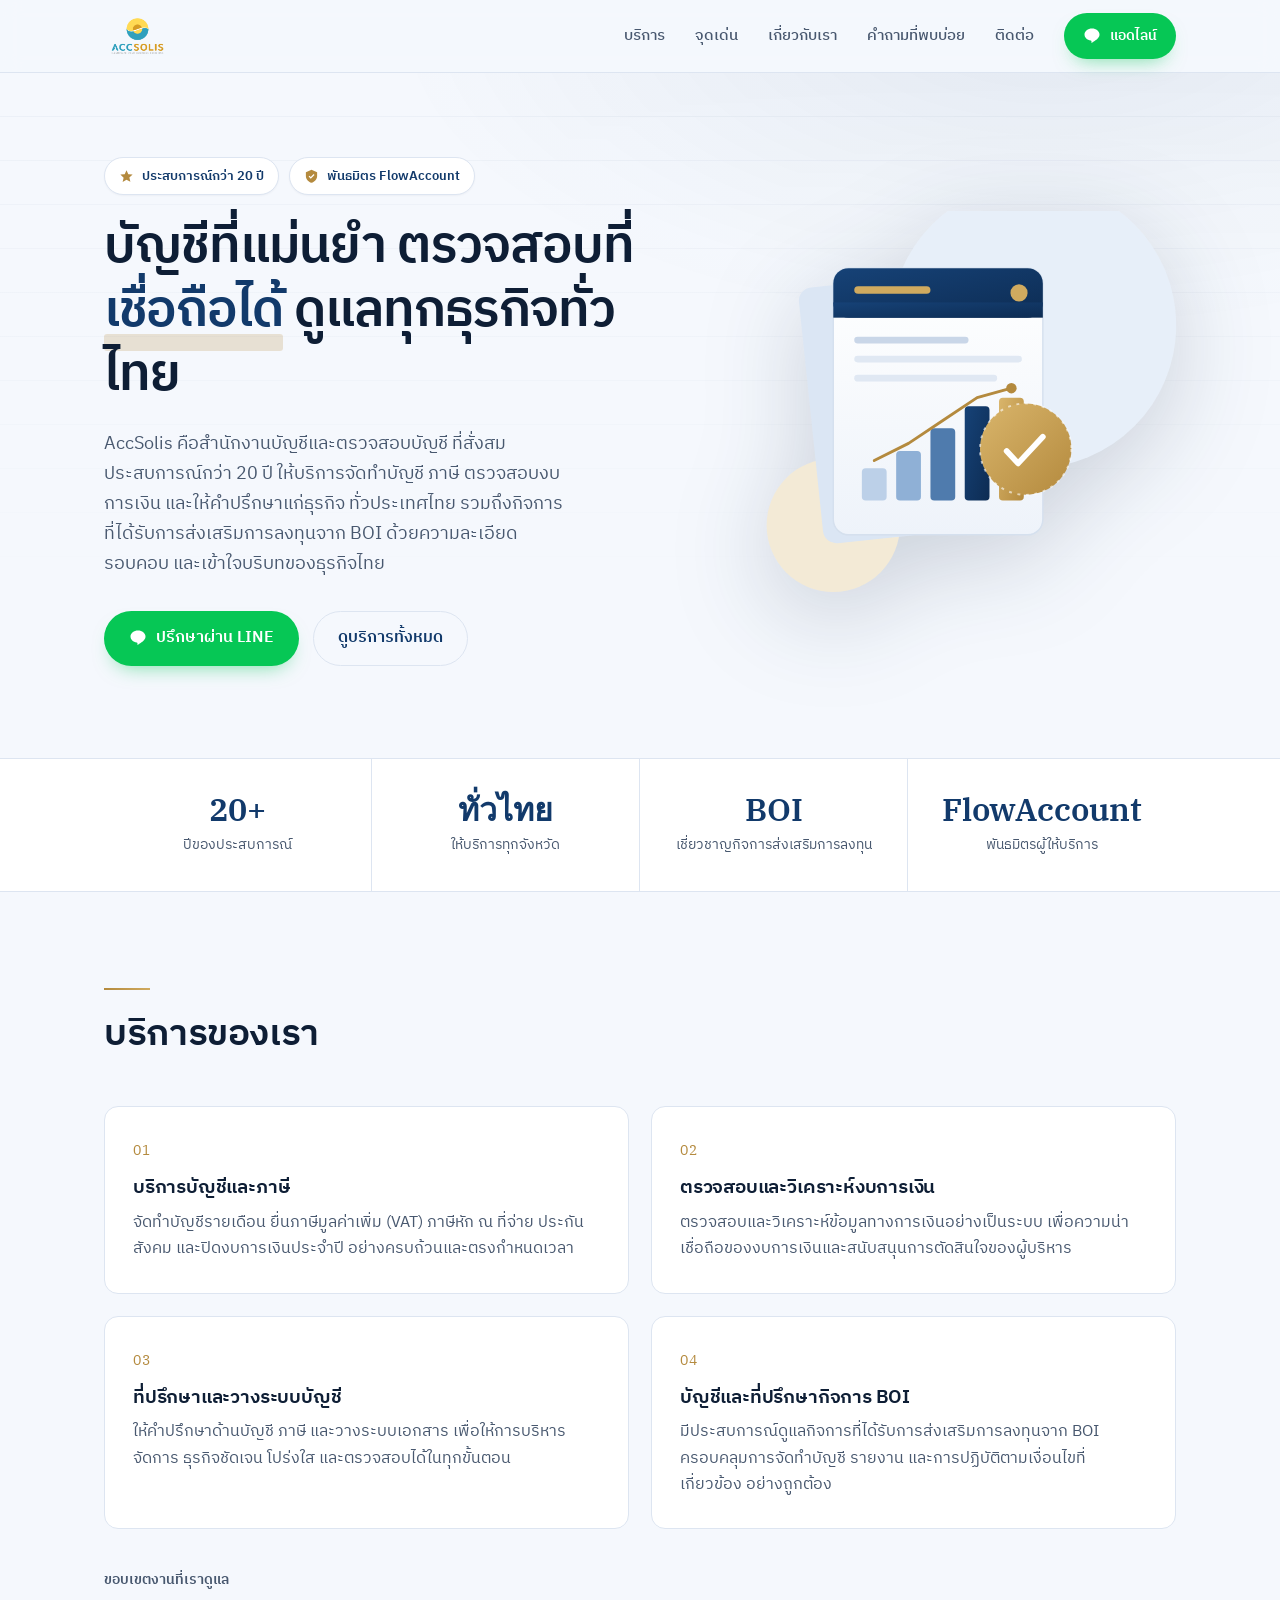
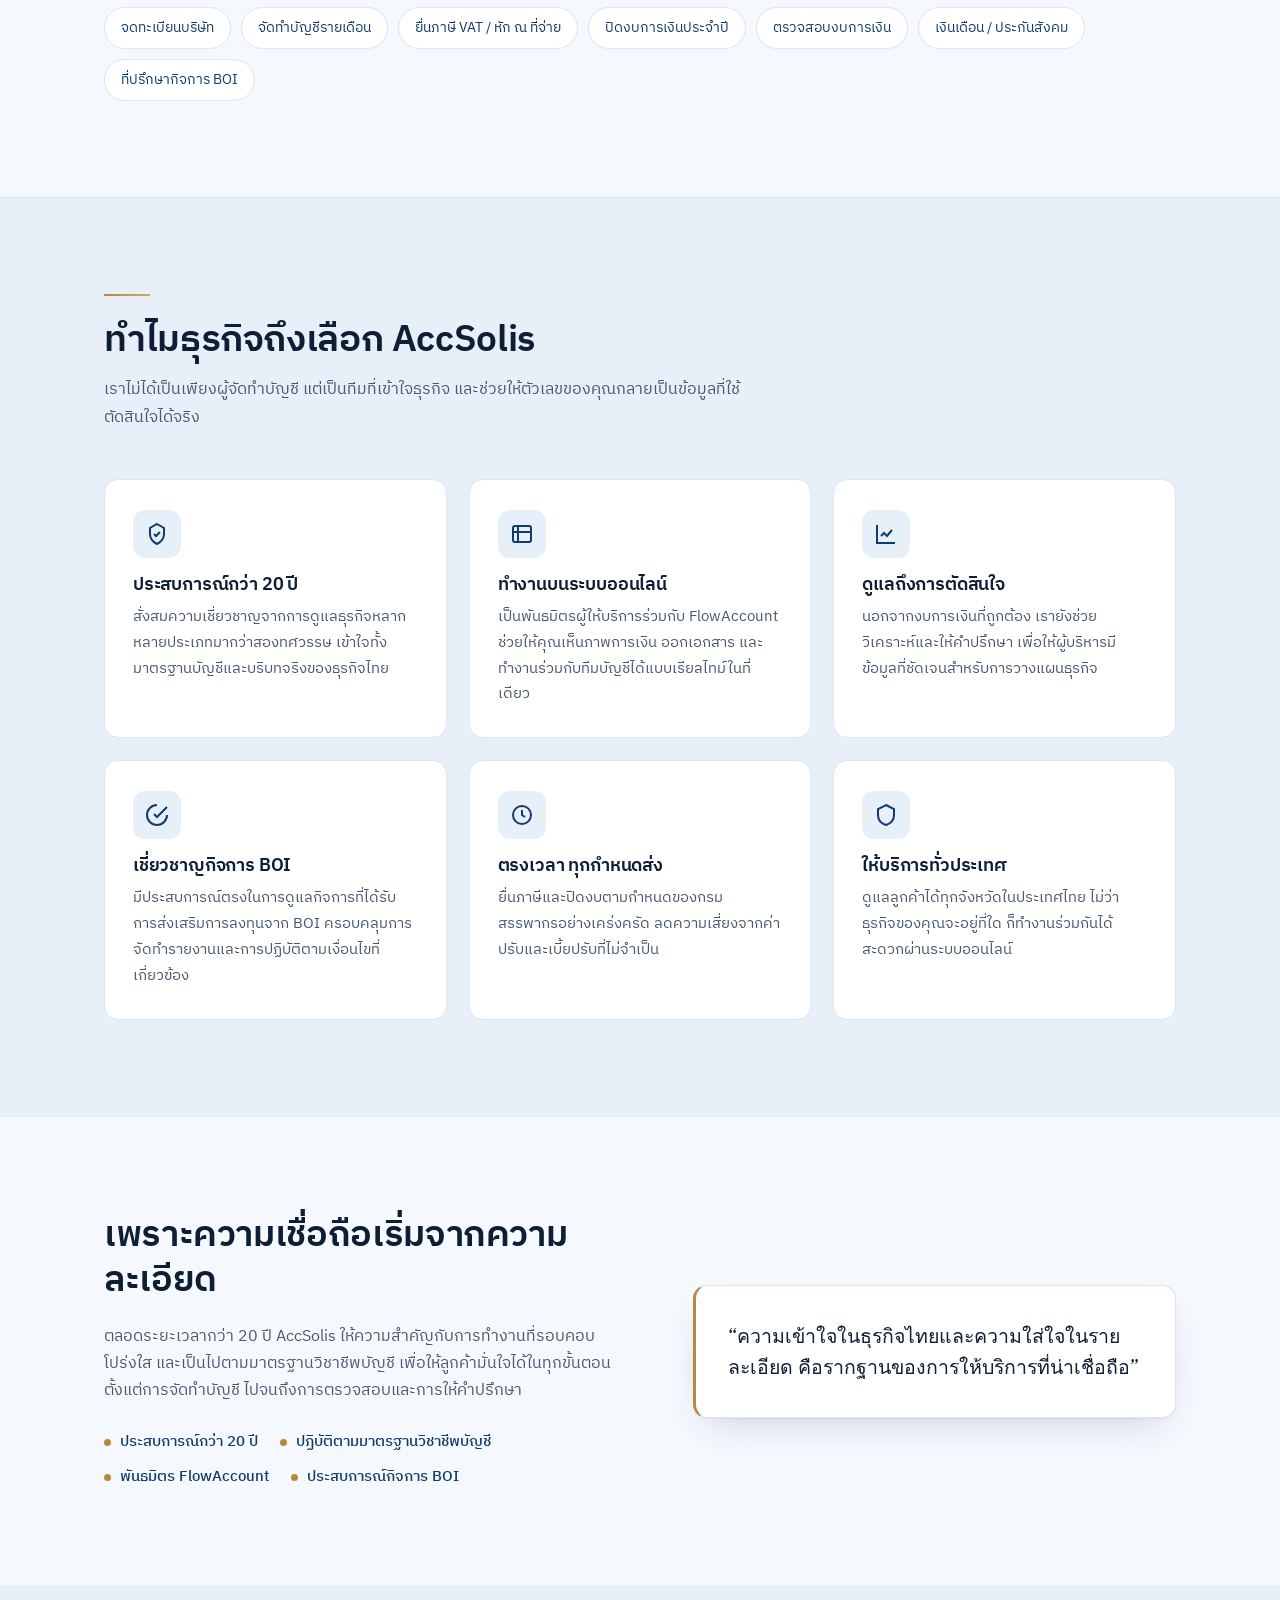
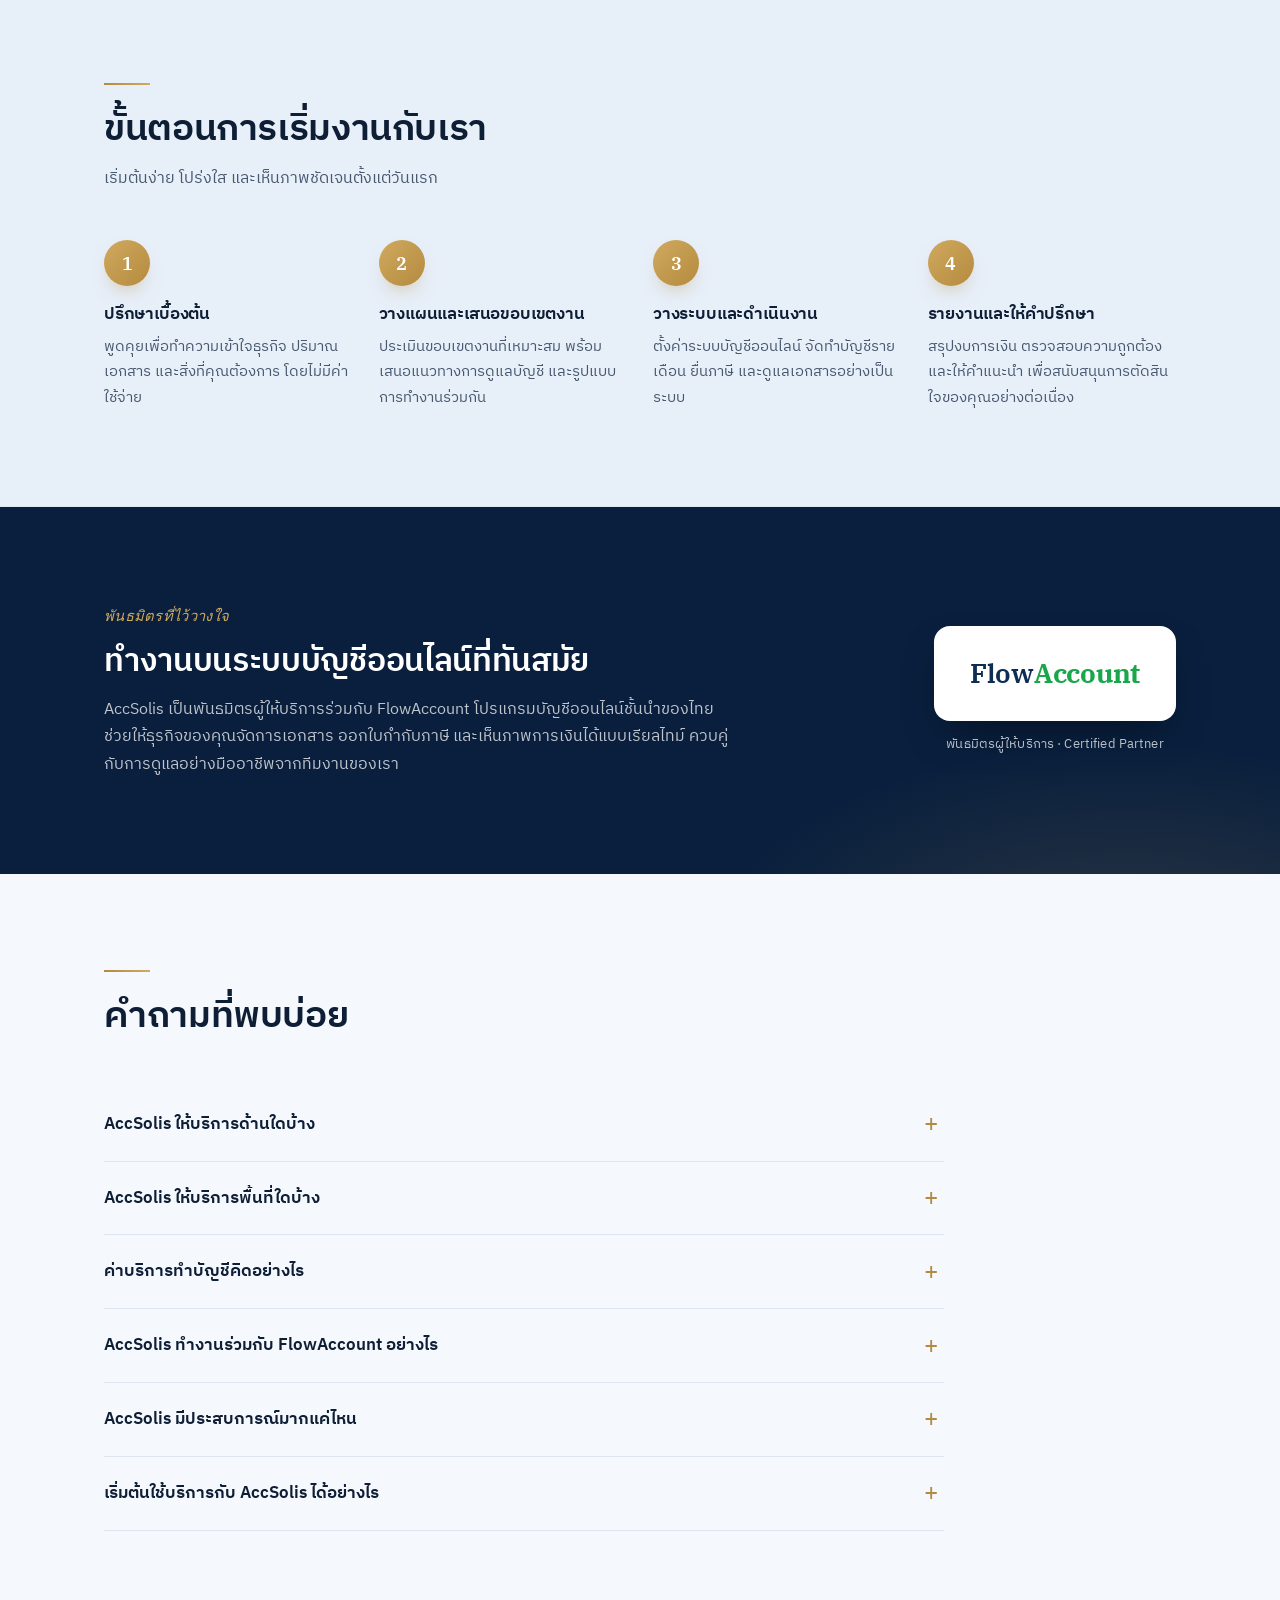
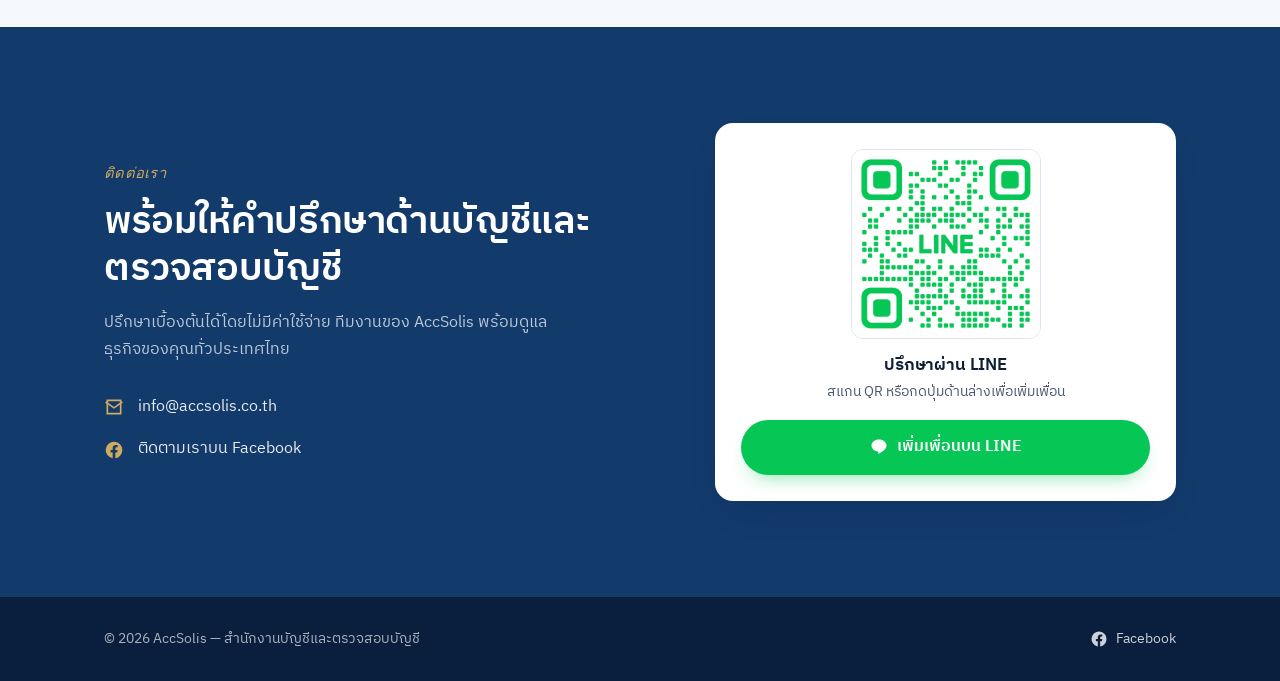
==== index.html @ 029a6b0f "Initial commit: AccSolis Landiing page" ====
<!DOCTYPE html>
<html lang="th">
  <head>
    <meta charset="UTF-8" />
    <meta name="viewport" content="width=device-width, initial-scale=1.0" />
    <title>AccSolis | บริการตรวจสอบบัญชี บัญชี และที่ปรึกษา BOI ทั่วประเทศไทย</title>
    <meta
      name="description"
      content="AccSolis สำนักงานบัญชีและตรวจสอบบัญชี ประสบการณ์กว่า 20 ปี ให้บริการจัดทำบัญชี ยื่นภาษี ปิดงบการเงิน ตรวจสอบงบการเงิน วางระบบบัญชี และที่ปรึกษาสำหรับกิจการ BOI ทั่วประเทศไทย พันธมิตรผู้ให้บริการ FlowAccount"
    />
    <meta
      name="keywords"
      content="สำนักงานบัญชี, รับทำบัญชี, ตรวจสอบบัญชี, ผู้สอบบัญชี, ยื่นภาษี, ปิดงบการเงิน, วางระบบบัญชี, ที่ปรึกษาบัญชี, บัญชี BOI, FlowAccount, สำนักงานบัญชีทั่วประเทศ, AccSolis"
    />
    <meta name="author" content="AccSolis" />
    <meta name="robots" content="index, follow, max-image-preview:large" />
    <meta name="language" content="Thai" />
    <meta name="geo.region" content="TH" />
    <meta name="geo.placename" content="Thailand" />
    <link rel="canonical" href="https://www.accsolis.co.th/" />

    <!-- Open Graph -->
    <meta property="og:type" content="website" />
    <meta property="og:site_name" content="AccSolis" />
    <meta property="og:locale" content="th_TH" />
    <meta property="og:url" content="https://www.accsolis.co.th/" />
    <meta property="og:title" content="AccSolis | สำนักงานบัญชีและตรวจสอบบัญชี ประสบการณ์กว่า 20 ปี ทั่วประเทศไทย" />
    <meta
      property="og:description"
      content="รับทำบัญชี ยื่นภาษี ปิดงบการเงิน ตรวจสอบงบการเงิน และที่ปรึกษากิจการ BOI โดยทีมงานประสบการณ์กว่า 20 ปี ให้บริการทั่วประเทศไทย พันธมิตรผู้ให้บริการ FlowAccount"
    />
    <meta property="og:image" content="AccSolis Logo_Final_1000x1000px_0.jpg" />

    <!-- Twitter -->
    <meta name="twitter:card" content="summary_large_image" />
    <meta name="twitter:title" content="AccSolis | สำนักงานบัญชีและตรวจสอบบัญชี ประสบการณ์กว่า 20 ปี" />
    <meta
      name="twitter:description"
      content="รับทำบัญชี ยื่นภาษี ปิดงบการเงิน ตรวจสอบงบการเงิน และที่ปรึกษากิจการ BOI ทั่วประเทศไทย พันธมิตรผู้ให้บริการ FlowAccount"
    />
    <meta name="twitter:image" content="AccSolis Logo_Final_1000x1000px_0.jpg" />

    <link rel="icon" type="image/x-icon" href="favicon.ico" />
    <link rel="icon" type="image/png" sizes="512x512" href="favicon.png" />
    <link rel="apple-touch-icon" href="apple-touch-icon.png" />
    <link rel="preconnect" href="https://fonts.googleapis.com" />
    <link rel="preconnect" href="https://fonts.gstatic.com" crossorigin />
    <link
      href="https://fonts.googleapis.com/css2?family=IBM+Plex+Sans+Thai:wght@400;500;600;700&family=IBM+Plex+Serif:ital,wght@0,400;0,500;0,600;1,400&display=swap"
      rel="stylesheet"
    />
    <style>
      :root {
        --bg: #f5f8fd;
        --surface: #ffffff;
        --ink: #0e1e35;
        --ink-soft: #48586f;
        --line: #dde5f1;
        --navy: #123a6b;
        --navy-700: #0d2c53;
        --navy-900: #091f3d;
        --navy-100: #e7eff9;
        --brass: #b48a3e;
        --brass-soft: #d0aa5f;
        --line-green: #06c755;
        --radius: 14px;
        --maxw: 1120px;
        --shadow: 0 1px 2px rgba(9, 31, 61, 0.05),
          0 16px 40px -16px rgba(9, 31, 61, 0.2);
        --ease: cubic-bezier(0.22, 0.61, 0.36, 1);
      }

      * {
        box-sizing: border-box;
      }

      html {
        scroll-behavior: smooth;
      }

      body {
        margin: 0;
        background: var(--bg);
        color: var(--ink);
        font-family: "IBM Plex Sans Thai", system-ui, -apple-system, sans-serif;
        line-height: 1.7;
        -webkit-font-smoothing: antialiased;
        text-rendering: optimizeLegibility;
      }

      .container {
        width: 100%;
        max-width: var(--maxw);
        margin: 0 auto;
        padding: 0 24px;
      }

      h1,
      h2,
      h3 {
        line-height: 1.25;
        letter-spacing: -0.01em;
        margin: 0;
        font-weight: 600;
      }

      p {
        margin: 0;
      }

      a {
        color: inherit;
        text-decoration: none;
      }

      .eyebrow {
        font-family: "IBM Plex Serif", Georgia, serif;
        font-style: italic;
        font-size: 0.92rem;
        letter-spacing: 0.02em;
        color: var(--brass);
        margin-bottom: 14px;
      }

      /* ---------- Buttons ---------- */
      .btn {
        display: inline-flex;
        align-items: center;
        gap: 9px;
        padding: 13px 24px;
        border-radius: 999px;
        font-weight: 600;
        font-size: 0.98rem;
        border: 1px solid transparent;
        transition: transform 0.18s var(--ease), background 0.18s var(--ease),
          box-shadow 0.18s var(--ease), color 0.18s var(--ease);
        cursor: pointer;
      }
      .btn:hover {
        transform: translateY(-1px);
      }
      .btn-primary {
        background: var(--navy);
        color: #fff;
        box-shadow: 0 10px 20px -10px rgba(18, 58, 107, 0.6);
      }
      .btn-primary:hover {
        background: var(--navy-700);
      }
      .btn-secondary {
        background: transparent;
        color: var(--navy);
        border-color: var(--line);
      }
      .btn-secondary:hover {
        border-color: var(--navy);
      }
      .btn-line {
        background: var(--line-green);
        color: #fff;
        box-shadow: 0 10px 20px -10px rgba(6, 199, 85, 0.55);
      }
      .btn-line:hover {
        filter: brightness(0.96);
      }
      .btn-gold {
        background: linear-gradient(135deg, var(--brass-soft), var(--brass));
        color: #fff;
        box-shadow: 0 10px 22px -10px rgba(180, 138, 62, 0.6);
      }
      .btn svg {
        width: 18px;
        height: 18px;
        flex: none;
      }

      /* ---------- Header ---------- */
      .site-header {
        position: sticky;
        top: 0;
        z-index: 50;
        background: rgba(245, 248, 253, 0.82);
        backdrop-filter: blur(10px);
        border-bottom: 1px solid var(--line);
      }
      .nav-wrap {
        display: flex;
        align-items: center;
        justify-content: space-between;
        height: 72px;
      }
      .brand {
        display: inline-flex;
        align-items: center;
      }
      .brand img {
        height: 40px;
        width: auto;
        display: block;
      }
      .wordmark {
        font-family: "IBM Plex Serif", Georgia, serif;
        font-size: 1.5rem;
        font-weight: 600;
        letter-spacing: -0.02em;
        color: var(--navy);
      }
      .wordmark b {
        color: var(--brass);
        font-weight: 600;
      }
      .nav-links {
        display: flex;
        align-items: center;
        gap: 30px;
      }
      .nav-links a:not(.btn) {
        font-size: 0.96rem;
        color: var(--ink-soft);
        font-weight: 500;
        position: relative;
        transition: color 0.18s var(--ease);
      }
      .nav-links a:not(.btn):hover {
        color: var(--navy);
      }
      .nav-links a:not(.btn)::after {
        content: "";
        position: absolute;
        left: 0;
        bottom: -6px;
        width: 0;
        height: 1.5px;
        background: var(--brass);
        transition: width 0.22s var(--ease);
      }
      .nav-links a:not(.btn):hover::after {
        width: 100%;
      }
      .nav-cta {
        padding: 10px 18px;
        font-size: 0.9rem;
      }

      /* ---------- Section rhythm ---------- */
      .section {
        padding: 96px 0;
      }
      .section-head {
        max-width: 640px;
        margin-bottom: 48px;
      }
      .section-head h2 {
        font-size: clamp(1.7rem, 3.4vw, 2.3rem);
      }
      .rule {
        width: 46px;
        height: 2px;
        background: linear-gradient(90deg, var(--brass), var(--brass-soft));
        margin-bottom: 22px;
      }
      .alt-section {
        background: var(--navy-100);
        border-top: 1px solid var(--line);
        border-bottom: 1px solid var(--line);
      }

      /* ---------- Hero ---------- */
      .hero {
        padding: 84px 0 92px;
        position: relative;
        overflow: hidden;
      }
      .hero::before {
        content: "";
        position: absolute;
        inset: 0;
        background: radial-gradient(
            1100px 520px at 82% -8%,
            rgba(18, 58, 107, 0.08),
            transparent 60%
          ),
          repeating-linear-gradient(
            to bottom,
            transparent 0,
            transparent 43px,
            rgba(18, 58, 107, 0.045) 43px,
            rgba(18, 58, 107, 0.045) 44px
          );
        -webkit-mask-image: linear-gradient(to bottom, #000, transparent 78%);
        mask-image: linear-gradient(to bottom, #000, transparent 78%);
        pointer-events: none;
      }
      .hero-grid {
        position: relative;
        display: grid;
        grid-template-columns: 1.1fr 0.9fr;
        gap: 56px;
        align-items: center;
      }
      .badge-row {
        display: flex;
        flex-wrap: wrap;
        gap: 10px;
        margin-bottom: 20px;
      }
      .badge {
        display: inline-flex;
        align-items: center;
        gap: 8px;
        font-size: 0.82rem;
        font-weight: 600;
        color: var(--navy);
        background: var(--surface);
        border: 1px solid var(--line);
        border-radius: 999px;
        padding: 7px 14px;
        box-shadow: 0 1px 2px rgba(9, 31, 61, 0.04);
      }
      .badge svg {
        width: 15px;
        height: 15px;
        color: var(--brass);
        flex: none;
      }
      .hero h1 {
        font-size: clamp(2.05rem, 4.6vw, 3.2rem);
        letter-spacing: -0.02em;
        margin-bottom: 22px;
      }
      .hero h1 .accent {
        color: var(--navy);
        position: relative;
      }
      .hero h1 .accent::after {
        content: "";
        position: absolute;
        left: 0;
        right: 0;
        bottom: 0.05em;
        height: 0.32em;
        background: rgba(180, 138, 62, 0.22);
        z-index: -1;
        border-radius: 3px;
      }
      .lead {
        font-size: 1.1rem;
        color: var(--ink-soft);
        max-width: 42ch;
        margin-bottom: 32px;
      }
      .hero-actions {
        display: flex;
        flex-wrap: wrap;
        gap: 14px;
      }

      /* Hero visual */
      .hero-visual {
        position: relative;
      }
      .hero-visual svg {
        width: 100%;
        height: auto;
        display: block;
        filter: drop-shadow(0 24px 48px rgba(9, 31, 61, 0.18));
      }

      /* ---------- Stats strip ---------- */
      .stats {
        border-top: 1px solid var(--line);
        border-bottom: 1px solid var(--line);
        background: var(--surface);
      }
      .stats-grid {
        display: grid;
        grid-template-columns: repeat(4, 1fr);
      }
      .stat {
        padding: 34px 24px;
        text-align: center;
        border-right: 1px solid var(--line);
      }
      .stat:last-child {
        border-right: 0;
      }
      .stat b {
        display: block;
        font-family: "IBM Plex Serif", serif;
        font-size: 2rem;
        font-weight: 600;
        color: var(--navy);
        line-height: 1;
      }
      .stat span {
        display: block;
        margin-top: 8px;
        font-size: 0.9rem;
        color: var(--ink-soft);
      }

      /* ---------- Services ---------- */
      .card-grid {
        display: grid;
        grid-template-columns: repeat(2, 1fr);
        gap: 22px;
      }
      .card {
        background: var(--surface);
        border: 1px solid var(--line);
        border-radius: var(--radius);
        padding: 30px 28px;
        position: relative;
        overflow: hidden;
        transition: transform 0.2s var(--ease), box-shadow 0.2s var(--ease),
          border-color 0.2s var(--ease);
      }
      .card::before {
        content: "";
        position: absolute;
        top: 0;
        left: 0;
        width: 3px;
        height: 100%;
        background: linear-gradient(var(--brass), var(--brass-soft));
        transform: scaleY(0);
        transform-origin: top;
        transition: transform 0.25s var(--ease);
      }
      .card:hover {
        transform: translateY(-3px);
        box-shadow: var(--shadow);
        border-color: #cdd8e8;
      }
      .card:hover::before {
        transform: scaleY(1);
      }
      .card .idx {
        font-family: "IBM Plex Serif", serif;
        font-size: 0.85rem;
        color: var(--brass);
        letter-spacing: 0.08em;
      }
      .card h3 {
        font-size: 1.18rem;
        margin: 12px 0 10px;
      }
      .card p {
        color: var(--ink-soft);
        font-size: 0.97rem;
      }
      .scope {
        margin-top: 40px;
      }
      .scope .label {
        font-size: 0.85rem;
        color: var(--ink-soft);
        margin-bottom: 14px;
        font-weight: 600;
      }
      .chips {
        display: flex;
        flex-wrap: wrap;
        gap: 10px;
      }
      .chip {
        font-size: 0.9rem;
        padding: 8px 16px;
        border-radius: 999px;
        background: var(--surface);
        border: 1px solid var(--line);
        color: var(--navy);
      }

      /* ---------- About ---------- */
      .split {
        display: grid;
        grid-template-columns: 1.05fr 0.95fr;
        gap: 56px;
        align-items: center;
      }
      .split h2 {
        font-size: clamp(1.7rem, 3.4vw, 2.25rem);
        margin-bottom: 20px;
      }
      .split p {
        color: var(--ink-soft);
      }
      .creds {
        display: flex;
        flex-wrap: wrap;
        gap: 10px 22px;
        margin-top: 26px;
      }
      .cred {
        display: inline-flex;
        align-items: center;
        gap: 9px;
        font-size: 0.92rem;
        color: var(--navy);
        font-weight: 500;
      }
      .cred::before {
        content: "";
        width: 7px;
        height: 7px;
        border-radius: 50%;
        background: var(--brass);
      }
      .quote-box {
        background: var(--surface);
        border: 1px solid var(--line);
        border-left: 3px solid var(--brass);
        border-radius: var(--radius);
        padding: 34px 32px;
        box-shadow: var(--shadow);
      }
      .quote-box p {
        font-family: "IBM Plex Serif", serif;
        font-size: 1.22rem;
        line-height: 1.6;
        color: var(--ink);
      }

      /* ---------- Partner ---------- */
      .partner {
        background: var(--navy-900);
        color: #fff;
        position: relative;
        overflow: hidden;
      }
      .partner::before {
        content: "";
        position: absolute;
        inset: 0;
        background: radial-gradient(
          700px 340px at 88% 120%,
          rgba(208, 170, 95, 0.16),
          transparent 60%
        );
        pointer-events: none;
      }
      .partner .container {
        position: relative;
      }
      .partner-inner {
        display: flex;
        align-items: center;
        gap: 40px;
        flex-wrap: wrap;
        justify-content: space-between;
      }
      .partner-copy {
        max-width: 640px;
      }
      .partner .eyebrow {
        color: var(--brass-soft);
      }
      .partner h2 {
        font-size: clamp(1.5rem, 3vw, 2rem);
        color: #fff;
        margin: 6px 0 14px;
      }
      .partner p {
        color: rgba(255, 255, 255, 0.74);
      }
      .partner-mark {
        display: inline-flex;
        flex-direction: column;
        align-items: center;
        gap: 12px;
        text-align: center;
      }
      .fa-badge {
        background: #fff;
        border-radius: 16px;
        padding: 24px 36px;
        box-shadow: 0 18px 44px -18px rgba(0, 0, 0, 0.55);
        display: flex;
        align-items: center;
        justify-content: center;
        min-width: 220px;
      }
      .fa-badge img {
        height: 42px;
        width: auto;
        display: block;
      }
      .fa-fallback {
        font-family: "IBM Plex Serif", serif;
        font-size: 1.7rem;
        font-weight: 600;
        color: #0f2c53;
        letter-spacing: -0.01em;
      }
      .fa-fallback b {
        color: #1aa64b;
      }
      .fa-tag {
        font-size: 0.82rem;
        color: rgba(255, 255, 255, 0.72);
        letter-spacing: 0.01em;
      }

      /* ---------- Contact ---------- */
      .cta-section {
        background: var(--navy);
        color: #fff;
      }
      .cta-grid {
        display: grid;
        grid-template-columns: 1.1fr 0.9fr;
        gap: 48px;
        align-items: center;
      }
      .cta-grid .eyebrow {
        color: var(--brass-soft);
      }
      .cta-grid h2 {
        font-size: clamp(1.7rem, 3.4vw, 2.35rem);
        color: #fff;
        margin-bottom: 16px;
      }
      .cta-grid .sub {
        color: rgba(255, 255, 255, 0.72);
        margin-bottom: 30px;
        max-width: 46ch;
      }
      .contact-methods {
        display: flex;
        flex-direction: column;
        gap: 14px;
      }
      .method {
        display: flex;
        align-items: center;
        gap: 14px;
        color: rgba(255, 255, 255, 0.9);
        font-size: 1rem;
      }
      .method svg {
        width: 20px;
        height: 20px;
        color: var(--brass-soft);
        flex: none;
      }
      .method a {
        border-bottom: 1px solid transparent;
        transition: border-color 0.18s var(--ease);
      }
      .method a:hover {
        border-color: var(--brass-soft);
      }
      .line-card {
        background: var(--surface);
        border-radius: 18px;
        padding: 26px;
        text-align: center;
        color: var(--ink);
        box-shadow: var(--shadow);
      }
      .line-card .qr {
        width: 190px;
        height: 190px;
        border-radius: 12px;
        display: block;
        margin: 0 auto 16px;
        border: 1px solid var(--line);
      }
      .line-card h3 {
        font-size: 1.05rem;
        margin-bottom: 4px;
      }
      .line-card p {
        font-size: 0.9rem;
        color: var(--ink-soft);
        margin-bottom: 16px;
      }
      .line-card .btn-line {
        width: 100%;
        justify-content: center;
      }

      /* ---------- Footer ---------- */
      .site-footer {
        background: var(--navy-900);
        color: rgba(255, 255, 255, 0.66);
        padding: 30px 0;
        font-size: 0.9rem;
      }
      .footer-wrap {
        display: flex;
        align-items: center;
        justify-content: space-between;
        gap: 16px;
        flex-wrap: wrap;
      }
      .footer-social {
        display: inline-flex;
        align-items: center;
        gap: 8px;
        color: rgba(255, 255, 255, 0.8);
        transition: color 0.18s var(--ease);
      }
      .footer-social svg {
        width: 18px;
        height: 18px;
        flex: none;
      }
      .site-footer a:hover,
      .footer-social:hover {
        color: #fff;
      }

      /* ---------- Why us (features) ---------- */
      .feature-grid {
        display: grid;
        grid-template-columns: repeat(3, 1fr);
        gap: 22px;
      }
      .feature {
        background: var(--surface);
        border: 1px solid var(--line);
        border-radius: var(--radius);
        padding: 30px 28px;
        transition: transform 0.2s var(--ease), box-shadow 0.2s var(--ease);
      }
      .feature:hover {
        transform: translateY(-3px);
        box-shadow: var(--shadow);
      }
      .feature .ico {
        width: 48px;
        height: 48px;
        border-radius: 12px;
        display: grid;
        place-content: center;
        background: var(--navy-100);
        margin-bottom: 16px;
      }
      .feature .ico svg {
        width: 24px;
        height: 24px;
        color: var(--navy);
      }
      .feature h3 {
        font-size: 1.1rem;
        margin-bottom: 8px;
      }
      .feature p {
        color: var(--ink-soft);
        font-size: 0.95rem;
      }

      /* ---------- Process ---------- */
      .steps {
        display: grid;
        grid-template-columns: repeat(4, 1fr);
        gap: 26px;
      }
      .step .n {
        font-family: "IBM Plex Serif", serif;
        font-size: 1.15rem;
        font-weight: 600;
        color: #fff;
        width: 46px;
        height: 46px;
        border-radius: 50%;
        background: linear-gradient(135deg, var(--brass-soft), var(--brass));
        display: grid;
        place-content: center;
        margin-bottom: 18px;
        box-shadow: 0 10px 20px -10px rgba(180, 138, 62, 0.6);
      }
      .step h3 {
        font-size: 1.06rem;
        margin-bottom: 8px;
      }
      .step p {
        color: var(--ink-soft);
        font-size: 0.94rem;
      }

      /* ---------- FAQ ---------- */
      .faq-list {
        max-width: 840px;
      }
      .faq-item {
        border-bottom: 1px solid var(--line);
      }
      .faq-item summary {
        list-style: none;
        cursor: pointer;
        padding: 22px 44px 22px 0;
        position: relative;
        font-weight: 600;
        font-size: 1.06rem;
        color: var(--ink);
        transition: color 0.18s var(--ease);
      }
      .faq-item summary:hover {
        color: var(--navy);
      }
      .faq-item summary::-webkit-details-marker {
        display: none;
      }
      .faq-item summary::after {
        content: "+";
        position: absolute;
        right: 6px;
        top: 50%;
        transform: translateY(-50%);
        font-size: 1.5rem;
        font-weight: 400;
        color: var(--brass);
      }
      .faq-item[open] summary::after {
        content: "–";
      }
      .faq-item .ans {
        color: var(--ink-soft);
        padding: 0 44px 24px 0;
        margin-top: -4px;
        font-size: 0.99rem;
      }

      /* ---------- Reveal animation ---------- */
      .reveal {
        opacity: 0;
        transform: translateY(16px);
        transition: opacity 0.7s var(--ease), transform 0.7s var(--ease);
      }
      .reveal.in {
        opacity: 1;
        transform: none;
      }

      /* ---------- Responsive ---------- */
      @media (max-width: 900px) {
        .hero-grid,
        .split,
        .cta-grid {
          grid-template-columns: 1fr;
          gap: 40px;
        }
        .card-grid,
        .feature-grid {
          grid-template-columns: 1fr;
        }
        .steps {
          grid-template-columns: repeat(2, 1fr);
        }
        .stats-grid {
          grid-template-columns: repeat(2, 1fr);
        }
        .stat:nth-child(2) {
          border-right: 0;
        }
        .stat:nth-child(1),
        .stat:nth-child(2) {
          border-bottom: 1px solid var(--line);
        }
        .nav-links a:not(.nav-cta):not(.btn) {
          display: none;
        }
        .section {
          padding: 72px 0;
        }
        .hero {
          padding: 56px 0 64px;
        }
        .hero-visual {
          max-width: 440px;
          margin: 0 auto;
        }
      }

      @media (prefers-reduced-motion: reduce) {
        * {
          scroll-behavior: auto !important;
        }
        .reveal {
          opacity: 1;
          transform: none;
          transition: none;
        }
        .btn:hover,
        .card:hover {
          transform: none;
        }
      }

      :focus-visible {
        outline: 2px solid var(--brass);
        outline-offset: 3px;
        border-radius: 4px;
      }
    </style>

    <script type="application/ld+json">
    {
      "@context": "https://schema.org",
      "@type": "AccountingService",
      "name": "AccSolis",
      "alternateName": "AccSolis สำนักงานบัญชีและตรวจสอบบัญชี",
      "url": "https://www.accsolis.co.th/",
      "image": "https://www.accsolis.co.th/AccSolis%20Logo_Final_1000x1000px_0.jpg",
      "logo": "https://www.accsolis.co.th/AccSolis%20Logo_Final_1000x1000px_0.jpg",
      "description": "สำนักงานบัญชีและตรวจสอบบัญชี ประสบการณ์กว่า 20 ปี ให้บริการจัดทำบัญชี ยื่นภาษี ปิดงบการเงิน ตรวจสอบงบการเงิน วางระบบบัญชี และที่ปรึกษาสำหรับกิจการ BOI ทั่วประเทศไทย",
      "email": "info@accsolis.co.th",
      "sameAs": [
        "https://www.facebook.com/profile.php?id=100094755125575"
      ],
      "areaServed": {
        "@type": "Country",
        "name": "Thailand"
      },
      "knowsAbout": [
        "การจัดทำบัญชี",
        "การตรวจสอบงบการเงิน",
        "ภาษีอากร",
        "การวางระบบบัญชี",
        "กิจการที่ได้รับการส่งเสริมการลงทุน (BOI)",
        "โปรแกรมบัญชีออนไลน์ FlowAccount"
      ],
      "slogan": "บัญชีที่แม่นยำ ตรวจสอบที่เชื่อถือได้",
      "priceRange": "฿฿",
      "makesOffer": [
        { "@type": "Offer", "itemOffered": { "@type": "Service", "name": "บริการบัญชีและภาษี" } },
        { "@type": "Offer", "itemOffered": { "@type": "Service", "name": "ตรวจสอบและวิเคราะห์งบการเงิน" } },
        { "@type": "Offer", "itemOffered": { "@type": "Service", "name": "ที่ปรึกษาและวางระบบบัญชี" } },
        { "@type": "Offer", "itemOffered": { "@type": "Service", "name": "บัญชีและที่ปรึกษากิจการ BOI" } }
      ]
    }
    </script>

    <script type="application/ld+json">
    {
      "@context": "https://schema.org",
      "@type": "FAQPage",
      "mainEntity": [
        {
          "@type": "Question",
          "name": "AccSolis ให้บริการด้านใดบ้าง",
          "acceptedAnswer": {
            "@type": "Answer",
            "text": "AccSolis ให้บริการจัดทำบัญชีรายเดือน ยื่นภาษี (VAT และภาษีหัก ณ ที่จ่าย) ปิดงบการเงินประจำปี ตรวจสอบและวิเคราะห์งบการเงิน วางระบบบัญชี รวมถึงการเป็นที่ปรึกษาและดูแลบัญชีสำหรับกิจการที่ได้รับการส่งเสริมการลงทุนจาก BOI"
          }
        },
        {
          "@type": "Question",
          "name": "AccSolis ให้บริการพื้นที่ใดบ้าง",
          "acceptedAnswer": {
            "@type": "Answer",
            "text": "AccSolis ให้บริการลูกค้าได้ทั่วประเทศไทยทุกจังหวัด เนื่องจากทำงานบนระบบบัญชีออนไลน์ จึงสามารถดูแลเอกสารและให้คำปรึกษาได้จากทุกที่ ไม่จำกัดเฉพาะกรุงเทพฯ"
          }
        },
        {
          "@type": "Question",
          "name": "ค่าบริการทำบัญชีคิดอย่างไร",
          "acceptedAnswer": {
            "@type": "Answer",
            "text": "ค่าบริการขึ้นอยู่กับประเภทธุรกิจ ปริมาณเอกสาร และขอบเขตงานที่ต้องการ ลูกค้าสามารถปรึกษาเบื้องต้นกับทีมงานได้โดยไม่มีค่าใช้จ่าย เพื่อประเมินขอบเขตงานและเสนอแพ็กเกจที่เหมาะสม"
          }
        },
        {
          "@type": "Question",
          "name": "AccSolis ทำงานร่วมกับ FlowAccount อย่างไร",
          "acceptedAnswer": {
            "@type": "Answer",
            "text": "AccSolis เป็นพันธมิตรผู้ให้บริการร่วมกับ FlowAccount โปรแกรมบัญชีออนไลน์ชั้นนำของไทย ช่วยให้ลูกค้าออกเอกสาร ออกใบกำกับภาษี และเห็นภาพการเงินได้แบบเรียลไทม์ ควบคู่กับการดูแลจากทีมบัญชีมืออาชีพในระบบเดียวกัน"
          }
        },
        {
          "@type": "Question",
          "name": "AccSolis มีประสบการณ์มากแค่ไหน",
          "acceptedAnswer": {
            "@type": "Answer",
            "text": "AccSolis มีประสบการณ์ด้านบัญชีและการตรวจสอบบัญชีมากกว่า 20 ปี ครอบคลุมธุรกิจหลากหลายประเภท รวมถึงกิจการที่ได้รับการส่งเสริมการลงทุนจาก BOI"
          }
        },
        {
          "@type": "Question",
          "name": "เริ่มต้นใช้บริการกับ AccSolis ได้อย่างไร",
          "acceptedAnswer": {
            "@type": "Answer",
            "text": "เพียงติดต่อผ่าน LINE, Facebook หรืออีเมล info@accsolis.co.th ทีมงานจะสอบถามข้อมูลธุรกิจเบื้องต้น ประเมินขอบเขตงาน และวางแผนการดูแลบัญชีให้เหมาะกับธุรกิจของคุณ"
          }
        }
      ]
    }
    </script>
  </head>
  <body>
    <header class="site-header">
      <div class="container nav-wrap">
        <a href="#" class="brand" aria-label="AccSolis home">
          <img
            src="AccSolis Logo_500x300_0.png"
            alt="AccSolis Logo"
            onerror="this.style.display='none';this.nextElementSibling.style.display='inline-flex';"
          />
          <span class="wordmark" style="display: none">Acc<b>Solis</b></span>
        </a>
        <nav class="nav-links">
          <a href="#services">บริการ</a>
          <a href="#why">จุดเด่น</a>
          <a href="#about">เกี่ยวกับเรา</a>
          <a href="#faq">คำถามที่พบบ่อย</a>
          <a href="#contact">ติดต่อ</a>
          <a class="btn btn-line nav-cta" href="#contact">
            <svg viewBox="0 0 24 24" fill="currentColor" aria-hidden="true">
              <path d="M12 2C6.48 2 2 5.64 2 10.12c0 4.02 3.55 7.39 8.35 8.03.32.07.77.21.88.49.1.25.07.64.03.9l-.14.85c-.04.25-.2.99.87.54s5.77-3.4 7.87-5.82C21.36 13.5 22 11.9 22 10.12 22 5.64 17.52 2 12 2Z"/>
            </svg>
            แอดไลน์
          </a>
        </nav>
      </div>
    </header>

    <main>
      <!-- HERO -->
      <section class="hero">
        <div class="container hero-grid">
          <div class="hero-copy reveal">
            <div class="badge-row">
              <span class="badge">
                <svg viewBox="0 0 24 24" fill="currentColor" aria-hidden="true"><path d="M12 2l2.9 6.3 6.9.6-5.2 4.6 1.6 6.8L12 17.3 5.8 20.9l1.6-6.8L2.2 8.9l6.9-.6L12 2z"/></svg>
                ประสบการณ์กว่า 20 ปี
              </span>
              <span class="badge">
                <svg viewBox="0 0 24 24" fill="currentColor" aria-hidden="true"><path d="M12 1l9 4v6c0 5-3.8 9.4-9 11-5.2-1.6-9-6-9-11V5l9-4zm-1.2 14.4l6-6-1.4-1.4-4.6 4.6-2-2L7.4 12l3.4 3.4z"/></svg>
                พันธมิตร FlowAccount
              </span>
            </div>
            <h1>
              บัญชีที่แม่นยำ ตรวจสอบที่<span class="accent">เชื่อถือได้</span>
              ดูแลทุกธุรกิจทั่วไทย
            </h1>
            <p class="lead">
              AccSolis คือสำนักงานบัญชีและตรวจสอบบัญชี ที่สั่งสมประสบการณ์กว่า 20 ปี
              ให้บริการจัดทำบัญชี ภาษี ตรวจสอบงบการเงิน และให้คำปรึกษาแก่ธุรกิจ
              ทั่วประเทศไทย รวมถึงกิจการที่ได้รับการส่งเสริมการลงทุนจาก BOI
              ด้วยความละเอียด รอบคอบ และเข้าใจบริบทของธุรกิจไทย
            </p>
            <div class="hero-actions">
              <a class="btn btn-line" href="#contact">
                <svg viewBox="0 0 24 24" fill="currentColor" aria-hidden="true">
                  <path d="M12 2C6.48 2 2 5.64 2 10.12c0 4.02 3.55 7.39 8.35 8.03.32.07.77.21.88.49.1.25.07.64.03.9l-.14.85c-.04.25-.2.99.87.54s5.77-3.4 7.87-5.82C21.36 13.5 22 11.9 22 10.12 22 5.64 17.52 2 12 2Z"/>
                </svg>
                ปรึกษาผ่าน LINE
              </a>
              <a class="btn btn-secondary" href="#services">ดูบริการทั้งหมด</a>
            </div>
          </div>

          <div class="hero-visual reveal" aria-hidden="true">
            <svg viewBox="0 0 480 420" xmlns="http://www.w3.org/2000/svg" role="img">
              <defs>
                <linearGradient id="navyGrad" x1="0" y1="0" x2="1" y2="1">
                  <stop offset="0" stop-color="#164277" />
                  <stop offset="1" stop-color="#0d2c53" />
                </linearGradient>
                <linearGradient id="goldGrad" x1="0" y1="0" x2="1" y2="1">
                  <stop offset="0" stop-color="#d9b56b" />
                  <stop offset="1" stop-color="#b48a3e" />
                </linearGradient>
                <linearGradient id="paperGrad" x1="0" y1="0" x2="0" y2="1">
                  <stop offset="0" stop-color="#ffffff" />
                  <stop offset="1" stop-color="#eef3fa" />
                </linearGradient>
              </defs>

              <!-- soft background blob -->
              <circle cx="330" cy="120" r="150" fill="#e7eff9" />
              <circle cx="120" cy="330" r="70" fill="#f3ead6" />

              <!-- back document -->
              <rect x="96" y="70" width="210" height="270" rx="14" fill="#dbe6f4" transform="rotate(-6 201 205)" />

              <!-- main ledger document -->
              <rect x="120" y="60" width="220" height="280" rx="16" fill="url(#paperGrad)" stroke="#d5e0ee" stroke-width="1.5" />
              <!-- header bar -->
              <rect x="120" y="60" width="220" height="52" rx="16" fill="url(#navyGrad)" />
              <rect x="120" y="96" width="220" height="16" fill="url(#navyGrad)" />
              <rect x="142" y="79" width="80" height="8" rx="4" fill="#d0aa5f" />
              <circle cx="315" cy="86" r="9" fill="#d0aa5f" />

              <!-- ledger lines -->
              <g fill="#c9d6e8">
                <rect x="142" y="132" width="120" height="7" rx="3.5" />
                <rect x="142" y="152" width="176" height="7" rx="3.5" fill="#e0e8f3" />
                <rect x="142" y="172" width="150" height="7" rx="3.5" fill="#e0e8f3" />
              </g>

              <!-- bar chart inside -->
              <g>
                <rect x="150" y="270" width="26" height="34" rx="4" fill="#bcd0e8" />
                <rect x="186" y="252" width="26" height="52" rx="4" fill="#8fb0d6" />
                <rect x="222" y="228" width="26" height="76" rx="4" fill="#4f7bad" />
                <rect x="258" y="205" width="26" height="99" rx="4" fill="url(#navyGrad)" />
                <rect x="294" y="196" width="26" height="108" rx="4" fill="url(#goldGrad)" />
                <!-- trend line -->
                <polyline points="163,262 199,244 235,220 271,196 307,186" fill="none" stroke="#b48a3e" stroke-width="3" stroke-linecap="round" stroke-linejoin="round" />
                <circle cx="307" cy="186" r="5.5" fill="#b48a3e" />
              </g>

              <!-- gold verified seal -->
              <g transform="translate(322 250)">
                <circle cx="0" cy="0" r="48" fill="url(#goldGrad)" />
                <circle cx="0" cy="0" r="48" fill="none" stroke="#ffffff" stroke-width="2" stroke-dasharray="3 6" opacity="0.6" />
                <path d="M-20 2 l12 13 l26 -28" fill="none" stroke="#ffffff" stroke-width="6" stroke-linecap="round" stroke-linejoin="round" />
              </g>
            </svg>
          </div>
        </div>
      </section>

      <!-- STATS -->
      <section class="stats">
        <div class="container">
          <div class="stats-grid">
            <div class="stat reveal"><b>20+</b><span>ปีของประสบการณ์</span></div>
            <div class="stat reveal"><b>ทั่วไทย</b><span>ให้บริการทุกจังหวัด</span></div>
            <div class="stat reveal"><b>BOI</b><span>เชี่ยวชาญกิจการส่งเสริมการลงทุน</span></div>
            <div class="stat reveal"><b>FlowAccount</b><span>พันธมิตรผู้ให้บริการ</span></div>
          </div>
        </div>
      </section>

      <!-- SERVICES -->
      <section id="services" class="section">
        <div class="container">
          <div class="section-head reveal">
            <div class="rule"></div>
            <h2>บริการของเรา</h2>
          </div>
          <div class="card-grid">
            <article class="card reveal">
              <span class="idx">01</span>
              <h3>บริการบัญชีและภาษี</h3>
              <p>
                จัดทำบัญชีรายเดือน ยื่นภาษีมูลค่าเพิ่ม (VAT) ภาษีหัก ณ ที่จ่าย
                ประกันสังคม และปิดงบการเงินประจำปี อย่างครบถ้วนและตรงกำหนดเวลา
              </p>
            </article>
            <article class="card reveal">
              <span class="idx">02</span>
              <h3>ตรวจสอบและวิเคราะห์งบการเงิน</h3>
              <p>
                ตรวจสอบและวิเคราะห์ข้อมูลทางการเงินอย่างเป็นระบบ
                เพื่อความน่าเชื่อถือของงบการเงินและสนับสนุนการตัดสินใจของผู้บริหาร
              </p>
            </article>
            <article class="card reveal">
              <span class="idx">03</span>
              <h3>ที่ปรึกษาและวางระบบบัญชี</h3>
              <p>
                ให้คำปรึกษาด้านบัญชี ภาษี และวางระบบเอกสาร เพื่อให้การบริหารจัดการ
                ธุรกิจชัดเจน โปร่งใส และตรวจสอบได้ในทุกขั้นตอน
              </p>
            </article>
            <article class="card reveal">
              <span class="idx">04</span>
              <h3>บัญชีและที่ปรึกษากิจการ BOI</h3>
              <p>
                มีประสบการณ์ดูแลกิจการที่ได้รับการส่งเสริมการลงทุนจาก BOI
                ครอบคลุมการจัดทำบัญชี รายงาน และการปฏิบัติตามเงื่อนไขที่เกี่ยวข้อง
                อย่างถูกต้อง
              </p>
            </article>
          </div>

          <div class="scope reveal">
            <p class="label">ขอบเขตงานที่เราดูแล</p>
            <div class="chips">
              <span class="chip">จดทะเบียนบริษัท</span>
              <span class="chip">จัดทำบัญชีรายเดือน</span>
              <span class="chip">ยื่นภาษี VAT / หัก ณ ที่จ่าย</span>
              <span class="chip">ปิดงบการเงินประจำปี</span>
              <span class="chip">ตรวจสอบงบการเงิน</span>
              <span class="chip">เงินเดือน / ประกันสังคม</span>
              <span class="chip">ที่ปรึกษากิจการ BOI</span>
            </div>
          </div>
        </div>
      </section>

      <!-- WHY US -->
      <section id="why" class="section alt-section">
        <div class="container">
          <div class="section-head reveal">
            <div class="rule"></div>
            <h2>ทำไมธุรกิจถึงเลือก AccSolis</h2>
            <p style="color: var(--ink-soft); margin-top: 12px">
              เราไม่ได้เป็นเพียงผู้จัดทำบัญชี แต่เป็นทีมที่เข้าใจธุรกิจ
              และช่วยให้ตัวเลขของคุณกลายเป็นข้อมูลที่ใช้ตัดสินใจได้จริง
            </p>
          </div>
          <div class="feature-grid">
            <article class="feature reveal">
              <div class="ico">
                <svg viewBox="0 0 24 24" fill="none" stroke="currentColor" stroke-width="2" aria-hidden="true"><path d="M12 2l7 4v6c0 5-3 8-7 10-4-2-7-5-7-10V6l7-4z"/><path d="M9 12l2 2 4-4"/></svg>
              </div>
              <h3>ประสบการณ์กว่า 20 ปี</h3>
              <p>
                สั่งสมความเชี่ยวชาญจากการดูแลธุรกิจหลากหลายประเภทมากว่าสองทศวรรษ
                เข้าใจทั้งมาตรฐานบัญชีและบริบทจริงของธุรกิจไทย
              </p>
            </article>
            <article class="feature reveal">
              <div class="ico">
                <svg viewBox="0 0 24 24" fill="none" stroke="currentColor" stroke-width="2" aria-hidden="true"><rect x="3" y="4" width="18" height="16" rx="2"/><path d="M3 10h18M8 4v16"/></svg>
              </div>
              <h3>ทำงานบนระบบออนไลน์</h3>
              <p>
                เป็นพันธมิตรผู้ให้บริการร่วมกับ FlowAccount ช่วยให้คุณเห็นภาพการเงิน
                ออกเอกสาร และทำงานร่วมกับทีมบัญชีได้แบบเรียลไทม์ในที่เดียว
              </p>
            </article>
            <article class="feature reveal">
              <div class="ico">
                <svg viewBox="0 0 24 24" fill="none" stroke="currentColor" stroke-width="2" aria-hidden="true"><path d="M3 3v18h18"/><path d="M7 14l3-3 3 3 5-6"/></svg>
              </div>
              <h3>ดูแลถึงการตัดสินใจ</h3>
              <p>
                นอกจากงบการเงินที่ถูกต้อง เรายังช่วยวิเคราะห์และให้คำปรึกษา
                เพื่อให้ผู้บริหารมีข้อมูลที่ชัดเจนสำหรับการวางแผนธุรกิจ
              </p>
            </article>
            <article class="feature reveal">
              <div class="ico">
                <svg viewBox="0 0 24 24" fill="none" stroke="currentColor" stroke-width="2" aria-hidden="true"><path d="M12 2a10 10 0 1 0 10 10"/><path d="M22 4L12 14l-3-3"/></svg>
              </div>
              <h3>เชี่ยวชาญกิจการ BOI</h3>
              <p>
                มีประสบการณ์ตรงในการดูแลกิจการที่ได้รับการส่งเสริมการลงทุนจาก BOI
                ครอบคลุมการจัดทำรายงานและการปฏิบัติตามเงื่อนไขที่เกี่ยวข้อง
              </p>
            </article>
            <article class="feature reveal">
              <div class="ico">
                <svg viewBox="0 0 24 24" fill="none" stroke="currentColor" stroke-width="2" aria-hidden="true"><circle cx="12" cy="12" r="9"/><path d="M12 7v5l3 2"/></svg>
              </div>
              <h3>ตรงเวลา ทุกกำหนดส่ง</h3>
              <p>
                ยื่นภาษีและปิดงบตามกำหนดของกรมสรรพากรอย่างเคร่งครัด
                ลดความเสี่ยงจากค่าปรับและเบี้ยปรับที่ไม่จำเป็น
              </p>
            </article>
            <article class="feature reveal">
              <div class="ico">
                <svg viewBox="0 0 24 24" fill="none" stroke="currentColor" stroke-width="2" aria-hidden="true"><path d="M12 2l8 4v6c0 5-3.5 8.5-8 10-4.5-1.5-8-5-8-10V6l8-4z"/></svg>
              </div>
              <h3>ให้บริการทั่วประเทศ</h3>
              <p>
                ดูแลลูกค้าได้ทุกจังหวัดในประเทศไทย ไม่ว่าธุรกิจของคุณจะอยู่ที่ใด
                ก็ทำงานร่วมกันได้สะดวกผ่านระบบออนไลน์
              </p>
            </article>
          </div>
        </div>
      </section>

      <!-- ABOUT -->
      <section id="about" class="section">
        <div class="container split">
          <div class="reveal">
            <h2>เพราะความเชื่อถือเริ่มจากความละเอียด</h2>
            <p>
              ตลอดระยะเวลากว่า 20 ปี AccSolis ให้ความสำคัญกับการทำงานที่รอบคอบ
              โปร่งใส และเป็นไปตามมาตรฐานวิชาชีพบัญชี เพื่อให้ลูกค้ามั่นใจได้ในทุกขั้นตอน
              ตั้งแต่การจัดทำบัญชี ไปจนถึงการตรวจสอบและการให้คำปรึกษา
            </p>
            <div class="creds">
              <span class="cred">ประสบการณ์กว่า 20 ปี</span>
              <span class="cred">ปฏิบัติตามมาตรฐานวิชาชีพบัญชี</span>
              <span class="cred">พันธมิตร FlowAccount</span>
              <span class="cred">ประสบการณ์กิจการ BOI</span>
            </div>
          </div>
          <div class="quote-box reveal">
            <p>
              “ความเข้าใจในธุรกิจไทยและความใส่ใจในรายละเอียด
              คือรากฐานของการให้บริการที่น่าเชื่อถือ”
            </p>
          </div>
        </div>
      </section>

      <!-- PROCESS -->
      <section id="process" class="section alt-section">
        <div class="container">
          <div class="section-head reveal">
            <div class="rule"></div>
            <h2>ขั้นตอนการเริ่มงานกับเรา</h2>
            <p style="color: var(--ink-soft); margin-top: 12px">
              เริ่มต้นง่าย โปร่งใส และเห็นภาพชัดเจนตั้งแต่วันแรก
            </p>
          </div>
          <div class="steps">
            <div class="step reveal">
              <div class="n">1</div>
              <h3>ปรึกษาเบื้องต้น</h3>
              <p>
                พูดคุยเพื่อทำความเข้าใจธุรกิจ ปริมาณเอกสาร และสิ่งที่คุณต้องการ
                โดยไม่มีค่าใช้จ่าย
              </p>
            </div>
            <div class="step reveal">
              <div class="n">2</div>
              <h3>วางแผนและเสนอขอบเขตงาน</h3>
              <p>
                ประเมินขอบเขตงานที่เหมาะสม พร้อมเสนอแนวทางการดูแลบัญชี
                และรูปแบบการทำงานร่วมกัน
              </p>
            </div>
            <div class="step reveal">
              <div class="n">3</div>
              <h3>วางระบบและดำเนินงาน</h3>
              <p>
                ตั้งค่าระบบบัญชีออนไลน์ จัดทำบัญชีรายเดือน ยื่นภาษี
                และดูแลเอกสารอย่างเป็นระบบ
              </p>
            </div>
            <div class="step reveal">
              <div class="n">4</div>
              <h3>รายงานและให้คำปรึกษา</h3>
              <p>
                สรุปงบการเงิน ตรวจสอบความถูกต้อง และให้คำแนะนำ
                เพื่อสนับสนุนการตัดสินใจของคุณอย่างต่อเนื่อง
              </p>
            </div>
          </div>
        </div>
      </section>

      <!-- PARTNER -->
      <section class="partner section">
        <div class="container">
          <div class="partner-inner">
            <div class="partner-copy reveal">
              <p class="eyebrow">พันธมิตรที่ไว้วางใจ</p>
              <h2>ทำงานบนระบบบัญชีออนไลน์ที่ทันสมัย</h2>
              <p>
                AccSolis เป็นพันธมิตรผู้ให้บริการร่วมกับ FlowAccount
                โปรแกรมบัญชีออนไลน์ชั้นนำของไทย ช่วยให้ธุรกิจของคุณจัดการเอกสาร
                ออกใบกำกับภาษี และเห็นภาพการเงินได้แบบเรียลไทม์
                ควบคู่กับการดูแลอย่างมืออาชีพจากทีมงานของเรา
              </p>
            </div>
            <div class="partner-mark reveal">
              <div class="fa-badge">
                <img
                  src="https://flowaccountcdn.com/new_landing/image/flowaccount_logo_banner.svg"
                  alt="FlowAccount โปรแกรมบัญชีออนไลน์"
                  width="180"
                  height="42"
                  loading="lazy"
                  onerror="this.style.display='none';this.nextElementSibling.style.display='inline';"
                />
                <span class="fa-fallback" style="display: none">Flow<b>Account</b></span>
              </div>
              <span class="fa-tag">พันธมิตรผู้ให้บริการ · Certified Partner</span>
            </div>
          </div>
        </div>
      </section>

      <!-- FAQ -->
      <section id="faq" class="section">
        <div class="container">
          <div class="section-head reveal">
            <div class="rule"></div>
            <h2>คำถามที่พบบ่อย</h2>
          </div>
          <div class="faq-list">
            <details class="faq-item reveal">
              <summary>AccSolis ให้บริการด้านใดบ้าง</summary>
              <p class="ans">
                เราให้บริการจัดทำบัญชีรายเดือน ยื่นภาษีมูลค่าเพิ่ม (VAT)
                และภาษีหัก ณ ที่จ่าย ปิดงบการเงินประจำปี ตรวจสอบและวิเคราะห์งบการเงิน
                วางระบบบัญชี รวมถึงการเป็นที่ปรึกษาและดูแลบัญชีสำหรับกิจการที่ได้รับ
                การส่งเสริมการลงทุนจาก BOI
              </p>
            </details>
            <details class="faq-item reveal">
              <summary>AccSolis ให้บริการพื้นที่ใดบ้าง</summary>
              <p class="ans">
                เราให้บริการลูกค้าได้ทั่วประเทศไทยทุกจังหวัด เนื่องจากทำงานบนระบบ
                บัญชีออนไลน์ จึงสามารถดูแลเอกสารและให้คำปรึกษาได้จากทุกที่
                ไม่จำกัดเฉพาะกรุงเทพฯ
              </p>
            </details>
            <details class="faq-item reveal">
              <summary>ค่าบริการทำบัญชีคิดอย่างไร</summary>
              <p class="ans">
                ค่าบริการขึ้นอยู่กับประเภทธุรกิจ ปริมาณเอกสาร และขอบเขตงานที่ต้องการ
                คุณสามารถปรึกษาเบื้องต้นกับทีมงานได้โดยไม่มีค่าใช้จ่าย
                เพื่อประเมินขอบเขตงานและเสนอแพ็กเกจที่เหมาะสมกับธุรกิจของคุณ
              </p>
            </details>
            <details class="faq-item reveal">
              <summary>AccSolis ทำงานร่วมกับ FlowAccount อย่างไร</summary>
              <p class="ans">
                AccSolis เป็นพันธมิตรผู้ให้บริการร่วมกับ FlowAccount
                โปรแกรมบัญชีออนไลน์ชั้นนำของไทย ช่วยให้คุณออกเอกสาร ออกใบกำกับภาษี
                และเห็นภาพการเงินได้แบบเรียลไทม์ ควบคู่กับการดูแลจากทีมบัญชีมืออาชีพ
                ในระบบเดียวกัน
              </p>
            </details>
            <details class="faq-item reveal">
              <summary>AccSolis มีประสบการณ์มากแค่ไหน</summary>
              <p class="ans">
                เรามีประสบการณ์ด้านบัญชีและการตรวจสอบบัญชีมากกว่า 20 ปี
                ครอบคลุมธุรกิจหลากหลายประเภท รวมถึงกิจการที่ได้รับการส่งเสริม
                การลงทุนจาก BOI
              </p>
            </details>
            <details class="faq-item reveal">
              <summary>เริ่มต้นใช้บริการกับ AccSolis ได้อย่างไร</summary>
              <p class="ans">
                เพียงติดต่อผ่าน LINE, Facebook หรืออีเมล info@accsolis.co.th
                ทีมงานจะสอบถามข้อมูลธุรกิจเบื้องต้น ประเมินขอบเขตงาน
                และวางแผนการดูแลบัญชีให้เหมาะกับธุรกิจของคุณ
              </p>
            </details>
          </div>
        </div>
      </section>

      <!-- CONTACT -->
      <section id="contact" class="section cta-section">
        <div class="container cta-grid">
          <div class="reveal">
            <p class="eyebrow">ติดต่อเรา</p>
            <h2>พร้อมให้คำปรึกษาด้านบัญชีและตรวจสอบบัญชี</h2>
            <p class="sub">
              ปรึกษาเบื้องต้นได้โดยไม่มีค่าใช้จ่าย ทีมงานของ AccSolis
              พร้อมดูแลธุรกิจของคุณทั่วประเทศไทย
            </p>
            <div class="contact-methods">
              <div class="method">
                <svg viewBox="0 0 24 24" fill="none" stroke="currentColor" stroke-width="2" aria-hidden="true">
                  <path d="M4 4h16v16H4z" fill="none"/>
                  <path d="M22 6l-10 7L2 6" />
                </svg>
                <a href="mailto:info@accsolis.co.th">info@accsolis.co.th</a>
              </div>
              <div class="method">
                <svg viewBox="0 0 24 24" fill="currentColor" aria-hidden="true">
                  <path d="M22 12a10 10 0 1 0-11.6 9.9v-7H7.9V12h2.5V9.8c0-2.5 1.5-3.9 3.8-3.9 1.1 0 2.2.2 2.2.2v2.5h-1.2c-1.2 0-1.6.75-1.6 1.5V12h2.7l-.43 2.9h-2.3v7A10 10 0 0 0 22 12Z"/>
                </svg>
                <a href="https://www.facebook.com/profile.php?id=100094755125575" target="_blank" rel="noopener">ติดตามเราบน Facebook</a>
              </div>
            </div>
          </div>

          <div class="line-card reveal">
            <img class="qr" src="line-qr.png" alt="สแกนเพื่อเพิ่มเพื่อน AccSolis บน LINE" />
            <h3>ปรึกษาผ่าน LINE</h3>
            <p>สแกน QR หรือกดปุ่มด้านล่างเพื่อเพิ่มเพื่อน</p>
            <a class="btn btn-line" href="#" aria-label="เพิ่มเพื่อน AccSolis บน LINE">
              <svg viewBox="0 0 24 24" fill="currentColor" aria-hidden="true">
                <path d="M12 2C6.48 2 2 5.64 2 10.12c0 4.02 3.55 7.39 8.35 8.03.32.07.77.21.88.49.1.25.07.64.03.9l-.14.85c-.04.25-.2.99.87.54s5.77-3.4 7.87-5.82C21.36 13.5 22 11.9 22 10.12 22 5.64 17.52 2 12 2Z"/>
              </svg>
              เพิ่มเพื่อนบน LINE
            </a>
          </div>
        </div>
      </section>
    </main>

    <footer class="site-footer">
      <div class="container footer-wrap">
        <span>© <span id="year"></span> AccSolis — สำนักงานบัญชีและตรวจสอบบัญชี</span>
        <a class="footer-social" href="https://www.facebook.com/profile.php?id=100094755125575" target="_blank" rel="noopener">
          <svg viewBox="0 0 24 24" fill="currentColor" aria-hidden="true">
            <path d="M22 12a10 10 0 1 0-11.6 9.9v-7H7.9V12h2.5V9.8c0-2.5 1.5-3.9 3.8-3.9 1.1 0 2.2.2 2.2.2v2.5h-1.2c-1.2 0-1.6.75-1.6 1.5V12h2.7l-.43 2.9h-2.3v7A10 10 0 0 0 22 12Z"/>
          </svg>
          Facebook
        </a>
      </div>
    </footer>

    <script>
      document.getElementById("year").textContent = new Date().getFullYear();

      const io = new IntersectionObserver(
        (entries) => {
          entries.forEach((e) => {
            if (e.isIntersecting) {
              e.target.classList.add("in");
              io.unobserve(e.target);
            }
          });
        },
        { threshold: 0.12 }
      );
      document.querySelectorAll(".reveal").forEach((el) => io.observe(el));
    </script>
  </body>
</html>
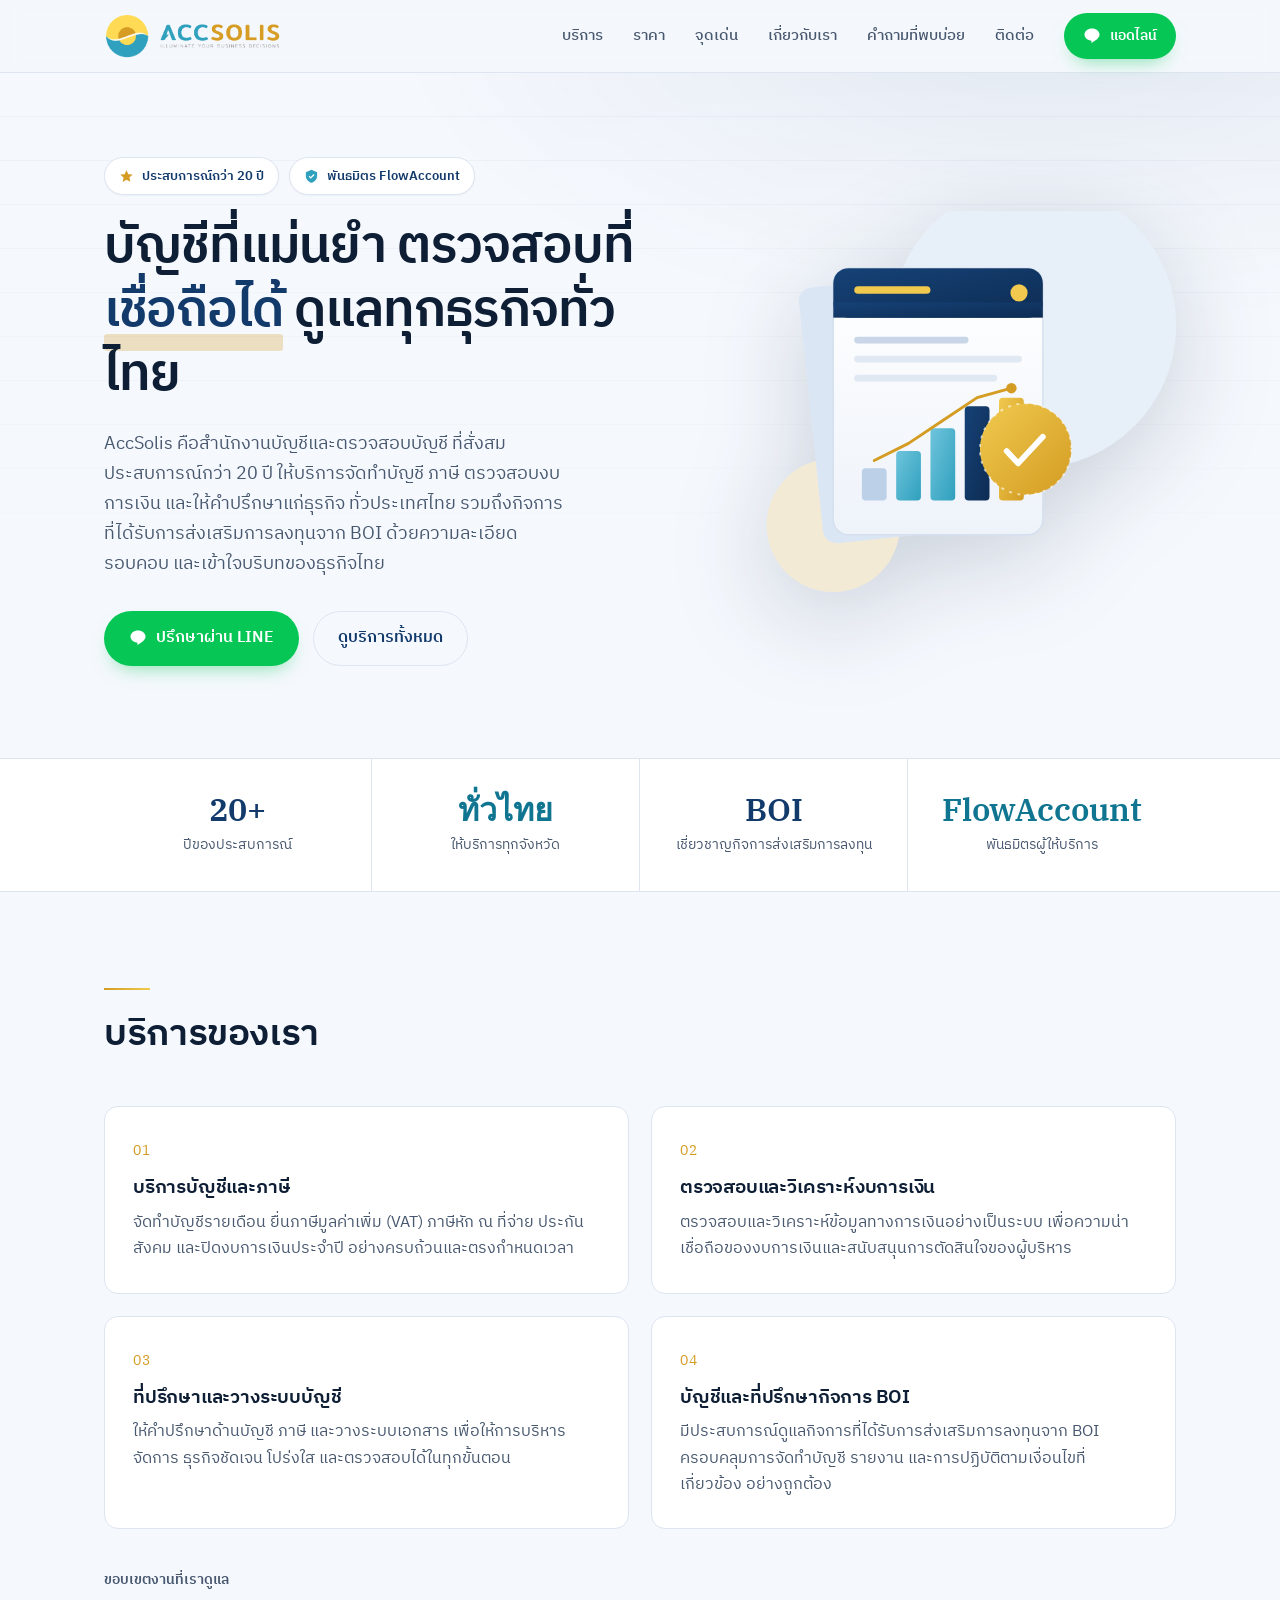
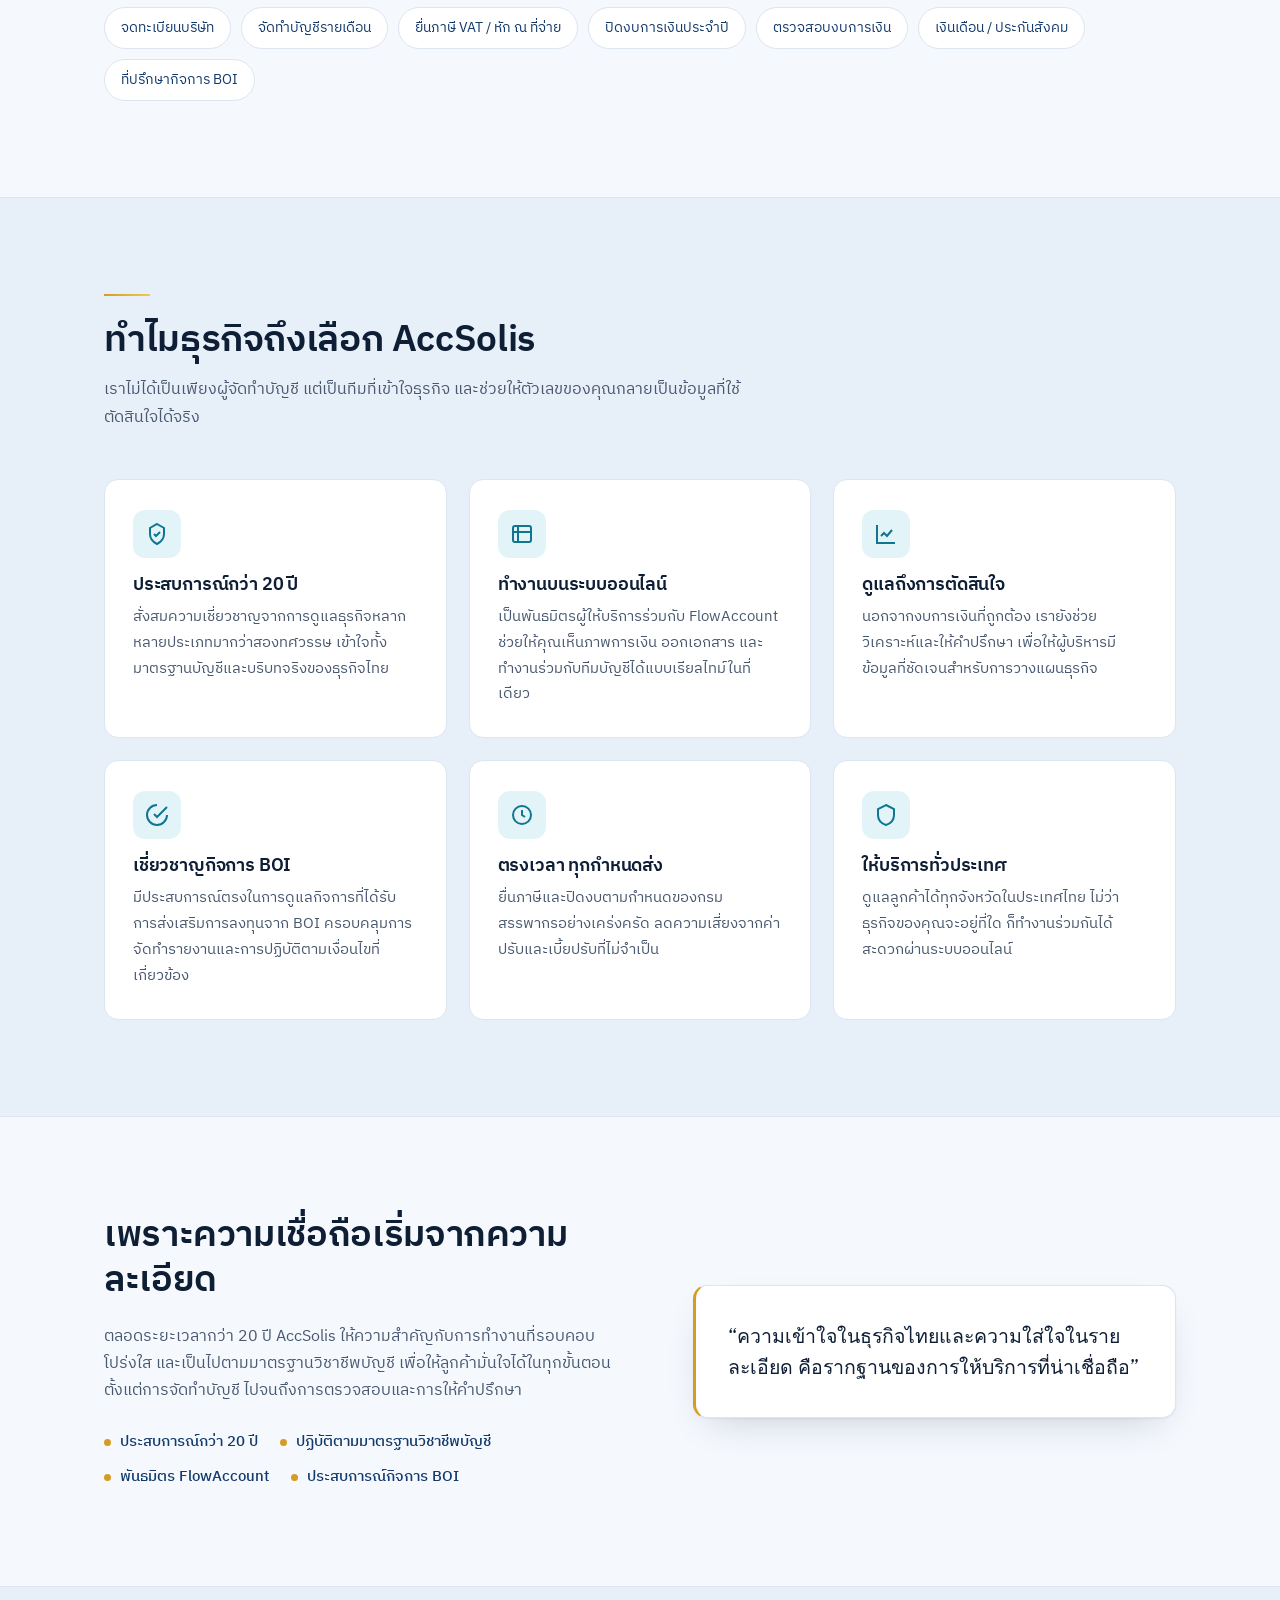
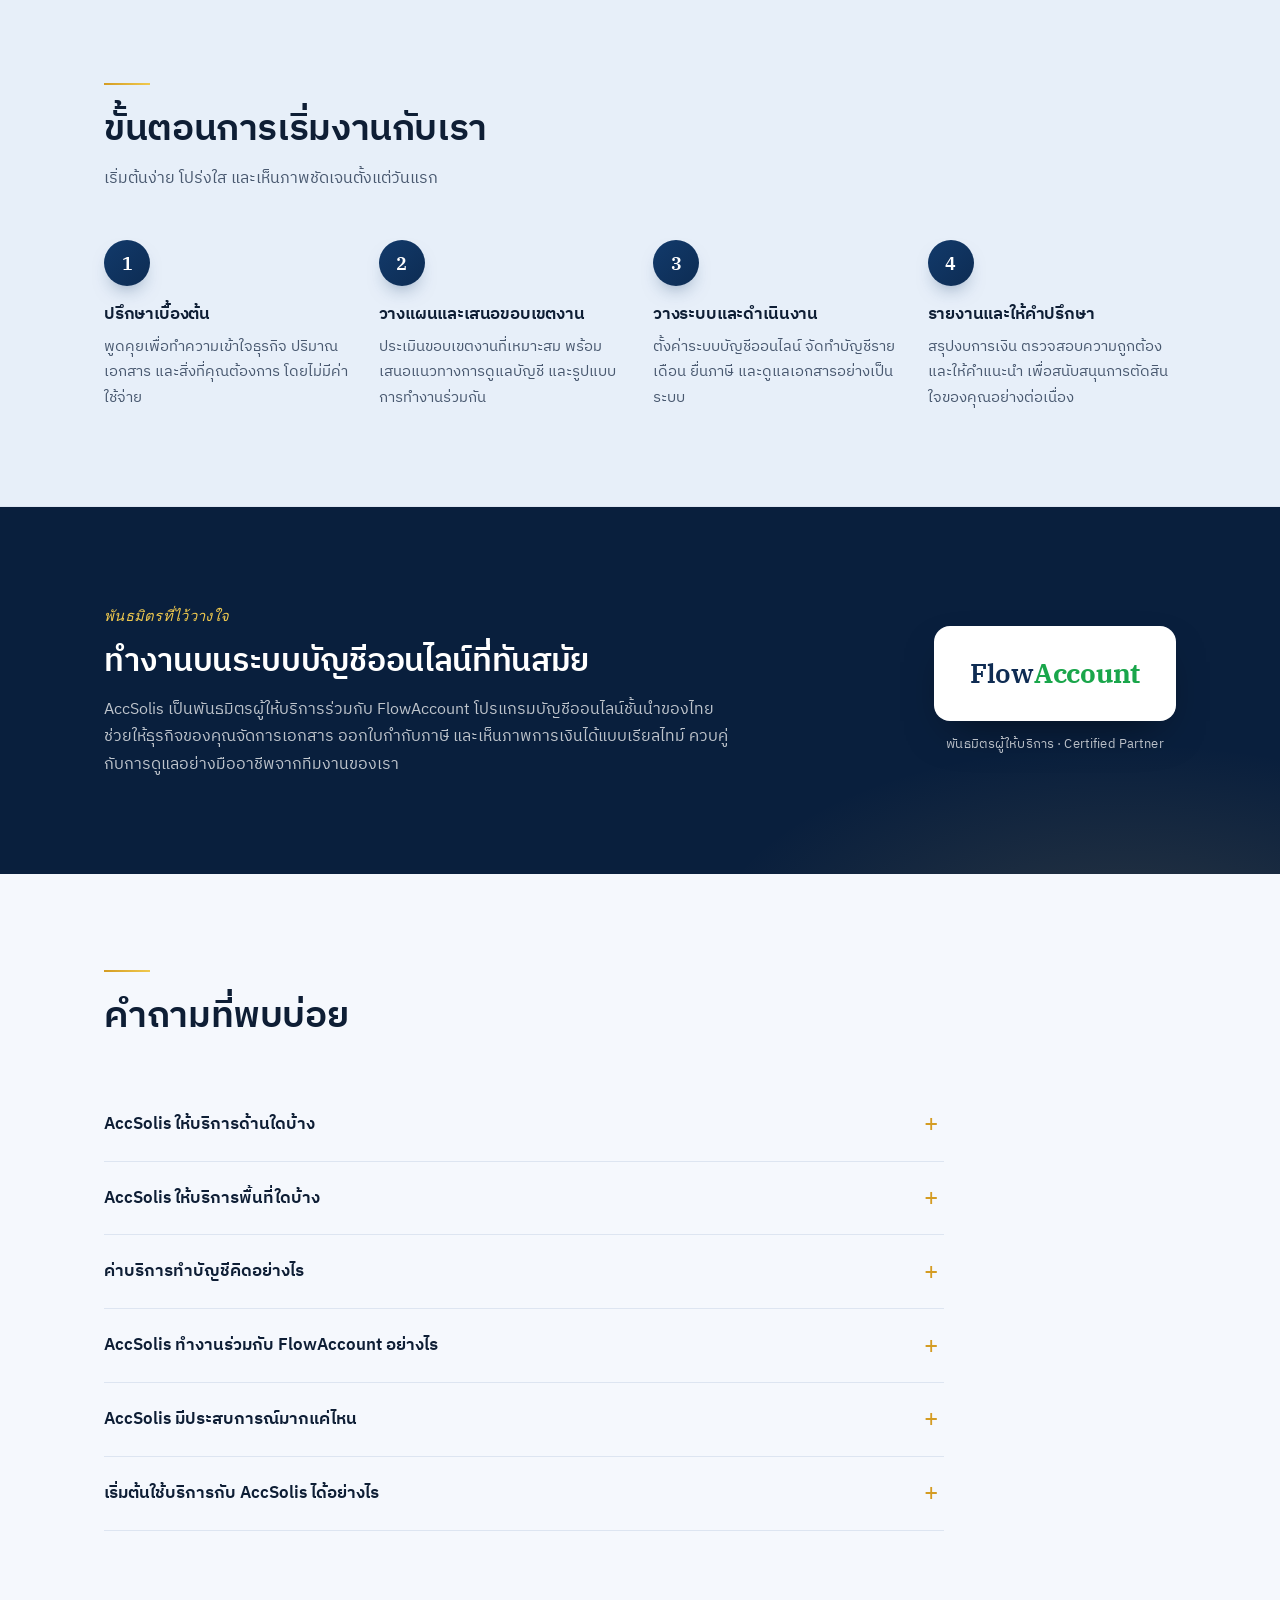
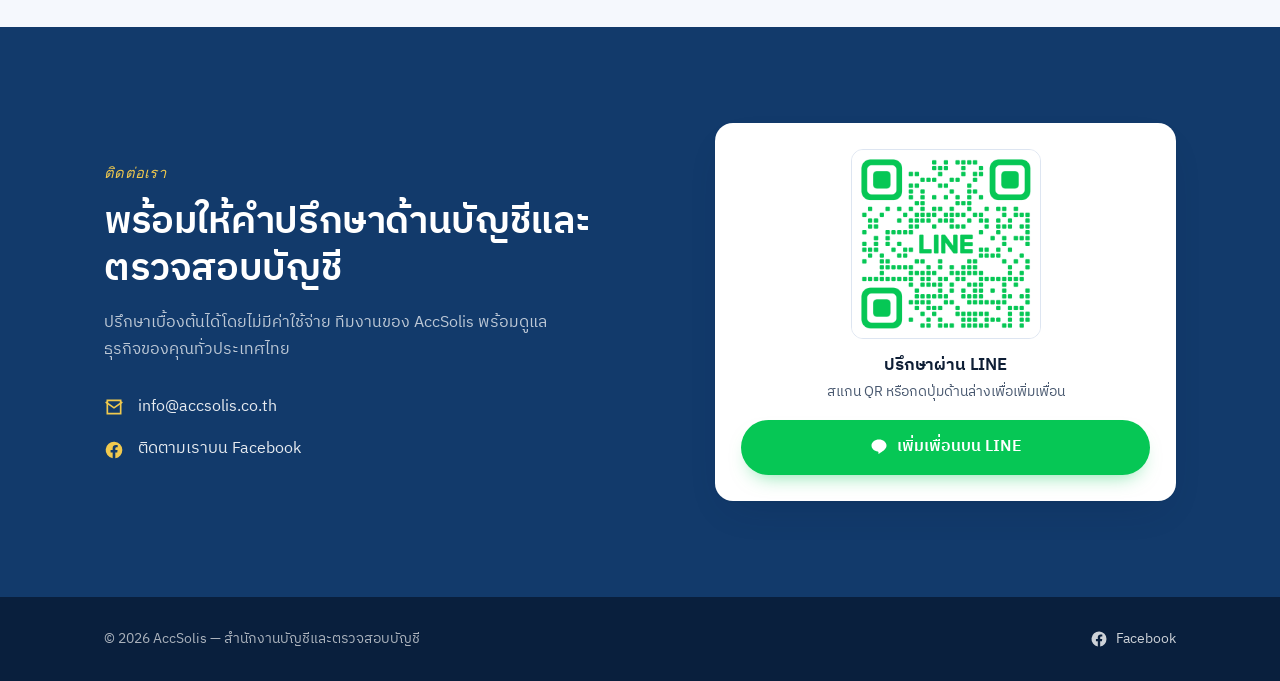
==== commit f6d7bb9e: "Rebrand to teal/gold theme, add pricing page, fix header logo size - Extract shared CSS into styles." ====
--- a/index.html
+++ b/index.html
@@ -49,853 +49,7 @@
       href="https://fonts.googleapis.com/css2?family=IBM+Plex+Sans+Thai:wght@400;500;600;700&family=IBM+Plex+Serif:ital,wght@0,400;0,500;0,600;1,400&display=swap"
       rel="stylesheet"
     />
-    <style>
-      :root {
-        --bg: #f5f8fd;
-        --surface: #ffffff;
-        --ink: #0e1e35;
-        --ink-soft: #48586f;
-        --line: #dde5f1;
-        --navy: #123a6b;
-        --navy-700: #0d2c53;
-        --navy-900: #091f3d;
-        --navy-100: #e7eff9;
-        --brass: #b48a3e;
-        --brass-soft: #d0aa5f;
-        --line-green: #06c755;
-        --radius: 14px;
-        --maxw: 1120px;
-        --shadow: 0 1px 2px rgba(9, 31, 61, 0.05),
-          0 16px 40px -16px rgba(9, 31, 61, 0.2);
-        --ease: cubic-bezier(0.22, 0.61, 0.36, 1);
-      }
-
-      * {
-        box-sizing: border-box;
-      }
-
-      html {
-        scroll-behavior: smooth;
-      }
-
-      body {
-        margin: 0;
-        background: var(--bg);
-        color: var(--ink);
-        font-family: "IBM Plex Sans Thai", system-ui, -apple-system, sans-serif;
-        line-height: 1.7;
-        -webkit-font-smoothing: antialiased;
-        text-rendering: optimizeLegibility;
-      }
-
-      .container {
-        width: 100%;
-        max-width: var(--maxw);
-        margin: 0 auto;
-        padding: 0 24px;
-      }
-
-      h1,
-      h2,
-      h3 {
-        line-height: 1.25;
-        letter-spacing: -0.01em;
-        margin: 0;
-        font-weight: 600;
-      }
-
-      p {
-        margin: 0;
-      }
-
-      a {
-        color: inherit;
-        text-decoration: none;
-      }
-
-      .eyebrow {
-        font-family: "IBM Plex Serif", Georgia, serif;
-        font-style: italic;
-        font-size: 0.92rem;
-        letter-spacing: 0.02em;
-        color: var(--brass);
-        margin-bottom: 14px;
-      }
-
-      /* ---------- Buttons ---------- */
-      .btn {
-        display: inline-flex;
-        align-items: center;
-        gap: 9px;
-        padding: 13px 24px;
-        border-radius: 999px;
-        font-weight: 600;
-        font-size: 0.98rem;
-        border: 1px solid transparent;
-        transition: transform 0.18s var(--ease), background 0.18s var(--ease),
-          box-shadow 0.18s var(--ease), color 0.18s var(--ease);
-        cursor: pointer;
-      }
-      .btn:hover {
-        transform: translateY(-1px);
-      }
-      .btn-primary {
-        background: var(--navy);
-        color: #fff;
-        box-shadow: 0 10px 20px -10px rgba(18, 58, 107, 0.6);
-      }
-      .btn-primary:hover {
-        background: var(--navy-700);
-      }
-      .btn-secondary {
-        background: transparent;
-        color: var(--navy);
-        border-color: var(--line);
-      }
-      .btn-secondary:hover {
-        border-color: var(--navy);
-      }
-      .btn-line {
-        background: var(--line-green);
-        color: #fff;
-        box-shadow: 0 10px 20px -10px rgba(6, 199, 85, 0.55);
-      }
-      .btn-line:hover {
-        filter: brightness(0.96);
-      }
-      .btn-gold {
-        background: linear-gradient(135deg, var(--brass-soft), var(--brass));
-        color: #fff;
-        box-shadow: 0 10px 22px -10px rgba(180, 138, 62, 0.6);
-      }
-      .btn svg {
-        width: 18px;
-        height: 18px;
-        flex: none;
-      }
-
-      /* ---------- Header ---------- */
-      .site-header {
-        position: sticky;
-        top: 0;
-        z-index: 50;
-        background: rgba(245, 248, 253, 0.82);
-        backdrop-filter: blur(10px);
-        border-bottom: 1px solid var(--line);
-      }
-      .nav-wrap {
-        display: flex;
-        align-items: center;
-        justify-content: space-between;
-        height: 72px;
-      }
-      .brand {
-        display: inline-flex;
-        align-items: center;
-      }
-      .brand img {
-        height: 40px;
-        width: auto;
-        display: block;
-      }
-      .wordmark {
-        font-family: "IBM Plex Serif", Georgia, serif;
-        font-size: 1.5rem;
-        font-weight: 600;
-        letter-spacing: -0.02em;
-        color: var(--navy);
-      }
-      .wordmark b {
-        color: var(--brass);
-        font-weight: 600;
-      }
-      .nav-links {
-        display: flex;
-        align-items: center;
-        gap: 30px;
-      }
-      .nav-links a:not(.btn) {
-        font-size: 0.96rem;
-        color: var(--ink-soft);
-        font-weight: 500;
-        position: relative;
-        transition: color 0.18s var(--ease);
-      }
-      .nav-links a:not(.btn):hover {
-        color: var(--navy);
-      }
-      .nav-links a:not(.btn)::after {
-        content: "";
-        position: absolute;
-        left: 0;
-        bottom: -6px;
-        width: 0;
-        height: 1.5px;
-        background: var(--brass);
-        transition: width 0.22s var(--ease);
-      }
-      .nav-links a:not(.btn):hover::after {
-        width: 100%;
-      }
-      .nav-cta {
-        padding: 10px 18px;
-        font-size: 0.9rem;
-      }
-
-      /* ---------- Section rhythm ---------- */
-      .section {
-        padding: 96px 0;
-      }
-      .section-head {
-        max-width: 640px;
-        margin-bottom: 48px;
-      }
-      .section-head h2 {
-        font-size: clamp(1.7rem, 3.4vw, 2.3rem);
-      }
-      .rule {
-        width: 46px;
-        height: 2px;
-        background: linear-gradient(90deg, var(--brass), var(--brass-soft));
-        margin-bottom: 22px;
-      }
-      .alt-section {
-        background: var(--navy-100);
-        border-top: 1px solid var(--line);
-        border-bottom: 1px solid var(--line);
-      }
-
-      /* ---------- Hero ---------- */
-      .hero {
-        padding: 84px 0 92px;
-        position: relative;
-        overflow: hidden;
-      }
-      .hero::before {
-        content: "";
-        position: absolute;
-        inset: 0;
-        background: radial-gradient(
-            1100px 520px at 82% -8%,
-            rgba(18, 58, 107, 0.08),
-            transparent 60%
-          ),
-          repeating-linear-gradient(
-            to bottom,
-            transparent 0,
-            transparent 43px,
-            rgba(18, 58, 107, 0.045) 43px,
-            rgba(18, 58, 107, 0.045) 44px
-          );
-        -webkit-mask-image: linear-gradient(to bottom, #000, transparent 78%);
-        mask-image: linear-gradient(to bottom, #000, transparent 78%);
-        pointer-events: none;
-      }
-      .hero-grid {
-        position: relative;
-        display: grid;
-        grid-template-columns: 1.1fr 0.9fr;
-        gap: 56px;
-        align-items: center;
-      }
-      .badge-row {
-        display: flex;
-        flex-wrap: wrap;
-        gap: 10px;
-        margin-bottom: 20px;
-      }
-      .badge {
-        display: inline-flex;
-        align-items: center;
-        gap: 8px;
-        font-size: 0.82rem;
-        font-weight: 600;
-        color: var(--navy);
-        background: var(--surface);
-        border: 1px solid var(--line);
-        border-radius: 999px;
-        padding: 7px 14px;
-        box-shadow: 0 1px 2px rgba(9, 31, 61, 0.04);
-      }
-      .badge svg {
-        width: 15px;
-        height: 15px;
-        color: var(--brass);
-        flex: none;
-      }
-      .hero h1 {
-        font-size: clamp(2.05rem, 4.6vw, 3.2rem);
-        letter-spacing: -0.02em;
-        margin-bottom: 22px;
-      }
-      .hero h1 .accent {
-        color: var(--navy);
-        position: relative;
-      }
-      .hero h1 .accent::after {
-        content: "";
-        position: absolute;
-        left: 0;
-        right: 0;
-        bottom: 0.05em;
-        height: 0.32em;
-        background: rgba(180, 138, 62, 0.22);
-        z-index: -1;
-        border-radius: 3px;
-      }
-      .lead {
-        font-size: 1.1rem;
-        color: var(--ink-soft);
-        max-width: 42ch;
-        margin-bottom: 32px;
-      }
-      .hero-actions {
-        display: flex;
-        flex-wrap: wrap;
-        gap: 14px;
-      }
-
-      /* Hero visual */
-      .hero-visual {
-        position: relative;
-      }
-      .hero-visual svg {
-        width: 100%;
-        height: auto;
-        display: block;
-        filter: drop-shadow(0 24px 48px rgba(9, 31, 61, 0.18));
-      }
-
-      /* ---------- Stats strip ---------- */
-      .stats {
-        border-top: 1px solid var(--line);
-        border-bottom: 1px solid var(--line);
-        background: var(--surface);
-      }
-      .stats-grid {
-        display: grid;
-        grid-template-columns: repeat(4, 1fr);
-      }
-      .stat {
-        padding: 34px 24px;
-        text-align: center;
-        border-right: 1px solid var(--line);
-      }
-      .stat:last-child {
-        border-right: 0;
-      }
-      .stat b {
-        display: block;
-        font-family: "IBM Plex Serif", serif;
-        font-size: 2rem;
-        font-weight: 600;
-        color: var(--navy);
-        line-height: 1;
-      }
-      .stat span {
-        display: block;
-        margin-top: 8px;
-        font-size: 0.9rem;
-        color: var(--ink-soft);
-      }
-
-      /* ---------- Services ---------- */
-      .card-grid {
-        display: grid;
-        grid-template-columns: repeat(2, 1fr);
-        gap: 22px;
-      }
-      .card {
-        background: var(--surface);
-        border: 1px solid var(--line);
-        border-radius: var(--radius);
-        padding: 30px 28px;
-        position: relative;
-        overflow: hidden;
-        transition: transform 0.2s var(--ease), box-shadow 0.2s var(--ease),
-          border-color 0.2s var(--ease);
-      }
-      .card::before {
-        content: "";
-        position: absolute;
-        top: 0;
-        left: 0;
-        width: 3px;
-        height: 100%;
-        background: linear-gradient(var(--brass), var(--brass-soft));
-        transform: scaleY(0);
-        transform-origin: top;
-        transition: transform 0.25s var(--ease);
-      }
-      .card:hover {
-        transform: translateY(-3px);
-        box-shadow: var(--shadow);
-        border-color: #cdd8e8;
-      }
-      .card:hover::before {
-        transform: scaleY(1);
-      }
-      .card .idx {
-        font-family: "IBM Plex Serif", serif;
-        font-size: 0.85rem;
-        color: var(--brass);
-        letter-spacing: 0.08em;
-      }
-      .card h3 {
-        font-size: 1.18rem;
-        margin: 12px 0 10px;
-      }
-      .card p {
-        color: var(--ink-soft);
-        font-size: 0.97rem;
-      }
-      .scope {
-        margin-top: 40px;
-      }
-      .scope .label {
-        font-size: 0.85rem;
-        color: var(--ink-soft);
-        margin-bottom: 14px;
-        font-weight: 600;
-      }
-      .chips {
-        display: flex;
-        flex-wrap: wrap;
-        gap: 10px;
-      }
-      .chip {
-        font-size: 0.9rem;
-        padding: 8px 16px;
-        border-radius: 999px;
-        background: var(--surface);
-        border: 1px solid var(--line);
-        color: var(--navy);
-      }
-
-      /* ---------- About ---------- */
-      .split {
-        display: grid;
-        grid-template-columns: 1.05fr 0.95fr;
-        gap: 56px;
-        align-items: center;
-      }
-      .split h2 {
-        font-size: clamp(1.7rem, 3.4vw, 2.25rem);
-        margin-bottom: 20px;
-      }
-      .split p {
-        color: var(--ink-soft);
-      }
-      .creds {
-        display: flex;
-        flex-wrap: wrap;
-        gap: 10px 22px;
-        margin-top: 26px;
-      }
-      .cred {
-        display: inline-flex;
-        align-items: center;
-        gap: 9px;
-        font-size: 0.92rem;
-        color: var(--navy);
-        font-weight: 500;
-      }
-      .cred::before {
-        content: "";
-        width: 7px;
-        height: 7px;
-        border-radius: 50%;
-        background: var(--brass);
-      }
-      .quote-box {
-        background: var(--surface);
-        border: 1px solid var(--line);
-        border-left: 3px solid var(--brass);
-        border-radius: var(--radius);
-        padding: 34px 32px;
-        box-shadow: var(--shadow);
-      }
-      .quote-box p {
-        font-family: "IBM Plex Serif", serif;
-        font-size: 1.22rem;
-        line-height: 1.6;
-        color: var(--ink);
-      }
-
-      /* ---------- Partner ---------- */
-      .partner {
-        background: var(--navy-900);
-        color: #fff;
-        position: relative;
-        overflow: hidden;
-      }
-      .partner::before {
-        content: "";
-        position: absolute;
-        inset: 0;
-        background: radial-gradient(
-          700px 340px at 88% 120%,
-          rgba(208, 170, 95, 0.16),
-          transparent 60%
-        );
-        pointer-events: none;
-      }
-      .partner .container {
-        position: relative;
-      }
-      .partner-inner {
-        display: flex;
-        align-items: center;
-        gap: 40px;
-        flex-wrap: wrap;
-        justify-content: space-between;
-      }
-      .partner-copy {
-        max-width: 640px;
-      }
-      .partner .eyebrow {
-        color: var(--brass-soft);
-      }
-      .partner h2 {
-        font-size: clamp(1.5rem, 3vw, 2rem);
-        color: #fff;
-        margin: 6px 0 14px;
-      }
-      .partner p {
-        color: rgba(255, 255, 255, 0.74);
-      }
-      .partner-mark {
-        display: inline-flex;
-        flex-direction: column;
-        align-items: center;
-        gap: 12px;
-        text-align: center;
-      }
-      .fa-badge {
-        background: #fff;
-        border-radius: 16px;
-        padding: 24px 36px;
-        box-shadow: 0 18px 44px -18px rgba(0, 0, 0, 0.55);
-        display: flex;
-        align-items: center;
-        justify-content: center;
-        min-width: 220px;
-      }
-      .fa-badge img {
-        height: 42px;
-        width: auto;
-        display: block;
-      }
-      .fa-fallback {
-        font-family: "IBM Plex Serif", serif;
-        font-size: 1.7rem;
-        font-weight: 600;
-        color: #0f2c53;
-        letter-spacing: -0.01em;
-      }
-      .fa-fallback b {
-        color: #1aa64b;
-      }
-      .fa-tag {
-        font-size: 0.82rem;
-        color: rgba(255, 255, 255, 0.72);
-        letter-spacing: 0.01em;
-      }
-
-      /* ---------- Contact ---------- */
-      .cta-section {
-        background: var(--navy);
-        color: #fff;
-      }
-      .cta-grid {
-        display: grid;
-        grid-template-columns: 1.1fr 0.9fr;
-        gap: 48px;
-        align-items: center;
-      }
-      .cta-grid .eyebrow {
-        color: var(--brass-soft);
-      }
-      .cta-grid h2 {
-        font-size: clamp(1.7rem, 3.4vw, 2.35rem);
-        color: #fff;
-        margin-bottom: 16px;
-      }
-      .cta-grid .sub {
-        color: rgba(255, 255, 255, 0.72);
-        margin-bottom: 30px;
-        max-width: 46ch;
-      }
-      .contact-methods {
-        display: flex;
-        flex-direction: column;
-        gap: 14px;
-      }
-      .method {
-        display: flex;
-        align-items: center;
-        gap: 14px;
-        color: rgba(255, 255, 255, 0.9);
-        font-size: 1rem;
-      }
-      .method svg {
-        width: 20px;
-        height: 20px;
-        color: var(--brass-soft);
-        flex: none;
-      }
-      .method a {
-        border-bottom: 1px solid transparent;
-        transition: border-color 0.18s var(--ease);
-      }
-      .method a:hover {
-        border-color: var(--brass-soft);
-      }
-      .line-card {
-        background: var(--surface);
-        border-radius: 18px;
-        padding: 26px;
-        text-align: center;
-        color: var(--ink);
-        box-shadow: var(--shadow);
-      }
-      .line-card .qr {
-        width: 190px;
-        height: 190px;
-        border-radius: 12px;
-        display: block;
-        margin: 0 auto 16px;
-        border: 1px solid var(--line);
-      }
-      .line-card h3 {
-        font-size: 1.05rem;
-        margin-bottom: 4px;
-      }
-      .line-card p {
-        font-size: 0.9rem;
-        color: var(--ink-soft);
-        margin-bottom: 16px;
-      }
-      .line-card .btn-line {
-        width: 100%;
-        justify-content: center;
-      }
-
-      /* ---------- Footer ---------- */
-      .site-footer {
-        background: var(--navy-900);
-        color: rgba(255, 255, 255, 0.66);
-        padding: 30px 0;
-        font-size: 0.9rem;
-      }
-      .footer-wrap {
-        display: flex;
-        align-items: center;
-        justify-content: space-between;
-        gap: 16px;
-        flex-wrap: wrap;
-      }
-      .footer-social {
-        display: inline-flex;
-        align-items: center;
-        gap: 8px;
-        color: rgba(255, 255, 255, 0.8);
-        transition: color 0.18s var(--ease);
-      }
-      .footer-social svg {
-        width: 18px;
-        height: 18px;
-        flex: none;
-      }
-      .site-footer a:hover,
-      .footer-social:hover {
-        color: #fff;
-      }
-
-      /* ---------- Why us (features) ---------- */
-      .feature-grid {
-        display: grid;
-        grid-template-columns: repeat(3, 1fr);
-        gap: 22px;
-      }
-      .feature {
-        background: var(--surface);
-        border: 1px solid var(--line);
-        border-radius: var(--radius);
-        padding: 30px 28px;
-        transition: transform 0.2s var(--ease), box-shadow 0.2s var(--ease);
-      }
-      .feature:hover {
-        transform: translateY(-3px);
-        box-shadow: var(--shadow);
-      }
-      .feature .ico {
-        width: 48px;
-        height: 48px;
-        border-radius: 12px;
-        display: grid;
-        place-content: center;
-        background: var(--navy-100);
-        margin-bottom: 16px;
-      }
-      .feature .ico svg {
-        width: 24px;
-        height: 24px;
-        color: var(--navy);
-      }
-      .feature h3 {
-        font-size: 1.1rem;
-        margin-bottom: 8px;
-      }
-      .feature p {
-        color: var(--ink-soft);
-        font-size: 0.95rem;
-      }
-
-      /* ---------- Process ---------- */
-      .steps {
-        display: grid;
-        grid-template-columns: repeat(4, 1fr);
-        gap: 26px;
-      }
-      .step .n {
-        font-family: "IBM Plex Serif", serif;
-        font-size: 1.15rem;
-        font-weight: 600;
-        color: #fff;
-        width: 46px;
-        height: 46px;
-        border-radius: 50%;
-        background: linear-gradient(135deg, var(--brass-soft), var(--brass));
-        display: grid;
-        place-content: center;
-        margin-bottom: 18px;
-        box-shadow: 0 10px 20px -10px rgba(180, 138, 62, 0.6);
-      }
-      .step h3 {
-        font-size: 1.06rem;
-        margin-bottom: 8px;
-      }
-      .step p {
-        color: var(--ink-soft);
-        font-size: 0.94rem;
-      }
-
-      /* ---------- FAQ ---------- */
-      .faq-list {
-        max-width: 840px;
-      }
-      .faq-item {
-        border-bottom: 1px solid var(--line);
-      }
-      .faq-item summary {
-        list-style: none;
-        cursor: pointer;
-        padding: 22px 44px 22px 0;
-        position: relative;
-        font-weight: 600;
-        font-size: 1.06rem;
-        color: var(--ink);
-        transition: color 0.18s var(--ease);
-      }
-      .faq-item summary:hover {
-        color: var(--navy);
-      }
-      .faq-item summary::-webkit-details-marker {
-        display: none;
-      }
-      .faq-item summary::after {
-        content: "+";
-        position: absolute;
-        right: 6px;
-        top: 50%;
-        transform: translateY(-50%);
-        font-size: 1.5rem;
-        font-weight: 400;
-        color: var(--brass);
-      }
-      .faq-item[open] summary::after {
-        content: "–";
-      }
-      .faq-item .ans {
-        color: var(--ink-soft);
-        padding: 0 44px 24px 0;
-        margin-top: -4px;
-        font-size: 0.99rem;
-      }
-
-      /* ---------- Reveal animation ---------- */
-      .reveal {
-        opacity: 0;
-        transform: translateY(16px);
-        transition: opacity 0.7s var(--ease), transform 0.7s var(--ease);
-      }
-      .reveal.in {
-        opacity: 1;
-        transform: none;
-      }
-
-      /* ---------- Responsive ---------- */
-      @media (max-width: 900px) {
-        .hero-grid,
-        .split,
-        .cta-grid {
-          grid-template-columns: 1fr;
-          gap: 40px;
-        }
-        .card-grid,
-        .feature-grid {
-          grid-template-columns: 1fr;
-        }
-        .steps {
-          grid-template-columns: repeat(2, 1fr);
-        }
-        .stats-grid {
-          grid-template-columns: repeat(2, 1fr);
-        }
-        .stat:nth-child(2) {
-          border-right: 0;
-        }
-        .stat:nth-child(1),
-        .stat:nth-child(2) {
-          border-bottom: 1px solid var(--line);
-        }
-        .nav-links a:not(.nav-cta):not(.btn) {
-          display: none;
-        }
-        .section {
-          padding: 72px 0;
-        }
-        .hero {
-          padding: 56px 0 64px;
-        }
-        .hero-visual {
-          max-width: 440px;
-          margin: 0 auto;
-        }
-      }
-
-      @media (prefers-reduced-motion: reduce) {
-        * {
-          scroll-behavior: auto !important;
-        }
-        .reveal {
-          opacity: 1;
-          transform: none;
-          transition: none;
-        }
-        .btn:hover,
-        .card:hover {
-          transform: none;
-        }
-      }
-
-      :focus-visible {
-        outline: 2px solid var(--brass);
-        outline-offset: 3px;
-        border-radius: 4px;
-      }
-    </style>
+    <link rel="stylesheet" href="styles.css" />
 
     <script type="application/ld+json">
     {
@@ -996,7 +150,7 @@
       <div class="container nav-wrap">
         <a href="#" class="brand" aria-label="AccSolis home">
           <img
-            src="AccSolis Logo_500x300_0.png"
+            src="logo-header.png"
             alt="AccSolis Logo"
             onerror="this.style.display='none';this.nextElementSibling.style.display='inline-flex';"
           />
@@ -1004,11 +158,12 @@
         </a>
         <nav class="nav-links">
           <a href="#services">บริการ</a>
+          <a href="pricing.html">ราคา</a>
           <a href="#why">จุดเด่น</a>
           <a href="#about">เกี่ยวกับเรา</a>
           <a href="#faq">คำถามที่พบบ่อย</a>
           <a href="#contact">ติดต่อ</a>
-          <a class="btn btn-line nav-cta" href="#contact">
+          <a class="btn btn-line nav-cta" href="https://lin.ee/8GuuAe8" target="_blank" rel="noopener">
             <svg viewBox="0 0 24 24" fill="currentColor" aria-hidden="true">
               <path d="M12 2C6.48 2 2 5.64 2 10.12c0 4.02 3.55 7.39 8.35 8.03.32.07.77.21.88.49.1.25.07.64.03.9l-.14.85c-.04.25-.2.99.87.54s5.77-3.4 7.87-5.82C21.36 13.5 22 11.9 22 10.12 22 5.64 17.52 2 12 2Z"/>
             </svg>
@@ -1062,8 +217,12 @@
                   <stop offset="1" stop-color="#0d2c53" />
                 </linearGradient>
                 <linearGradient id="goldGrad" x1="0" y1="0" x2="1" y2="1">
-                  <stop offset="0" stop-color="#d9b56b" />
-                  <stop offset="1" stop-color="#b48a3e" />
+                  <stop offset="0" stop-color="#f0c94e" />
+                  <stop offset="1" stop-color="#d49c23" />
+                </linearGradient>
+                <linearGradient id="tealGrad" x1="0" y1="0" x2="1" y2="1">
+                  <stop offset="0" stop-color="#6fc4dc" />
+                  <stop offset="1" stop-color="#2fa0bd" />
                 </linearGradient>
                 <linearGradient id="paperGrad" x1="0" y1="0" x2="0" y2="1">
                   <stop offset="0" stop-color="#ffffff" />
@@ -1083,8 +242,8 @@
               <!-- header bar -->
               <rect x="120" y="60" width="220" height="52" rx="16" fill="url(#navyGrad)" />
               <rect x="120" y="96" width="220" height="16" fill="url(#navyGrad)" />
-              <rect x="142" y="79" width="80" height="8" rx="4" fill="#d0aa5f" />
-              <circle cx="315" cy="86" r="9" fill="#d0aa5f" />
+              <rect x="142" y="79" width="80" height="8" rx="4" fill="#f0c94e" />
+              <circle cx="315" cy="86" r="9" fill="#f0c94e" />
 
               <!-- ledger lines -->
               <g fill="#c9d6e8">
@@ -1096,13 +255,13 @@
               <!-- bar chart inside -->
               <g>
                 <rect x="150" y="270" width="26" height="34" rx="4" fill="#bcd0e8" />
-                <rect x="186" y="252" width="26" height="52" rx="4" fill="#8fb0d6" />
-                <rect x="222" y="228" width="26" height="76" rx="4" fill="#4f7bad" />
+                <rect x="186" y="252" width="26" height="52" rx="4" fill="url(#tealGrad)" />
+                <rect x="222" y="228" width="26" height="76" rx="4" fill="url(#tealGrad)" />
                 <rect x="258" y="205" width="26" height="99" rx="4" fill="url(#navyGrad)" />
                 <rect x="294" y="196" width="26" height="108" rx="4" fill="url(#goldGrad)" />
                 <!-- trend line -->
-                <polyline points="163,262 199,244 235,220 271,196 307,186" fill="none" stroke="#b48a3e" stroke-width="3" stroke-linecap="round" stroke-linejoin="round" />
-                <circle cx="307" cy="186" r="5.5" fill="#b48a3e" />
+                <polyline points="163,262 199,244 235,220 271,196 307,186" fill="none" stroke="#d49c23" stroke-width="3" stroke-linecap="round" stroke-linejoin="round" />
+                <circle cx="307" cy="186" r="5.5" fill="#d49c23" />
               </g>
 
               <!-- gold verified seal -->
@@ -1460,7 +619,7 @@
             <img class="qr" src="line-qr.png" alt="สแกนเพื่อเพิ่มเพื่อน AccSolis บน LINE" />
             <h3>ปรึกษาผ่าน LINE</h3>
             <p>สแกน QR หรือกดปุ่มด้านล่างเพื่อเพิ่มเพื่อน</p>
-            <a class="btn btn-line" href="#" aria-label="เพิ่มเพื่อน AccSolis บน LINE">
+            <a class="btn btn-line" href="https://lin.ee/8GuuAe8" target="_blank" rel="noopener" aria-label="เพิ่มเพื่อน AccSolis บน LINE">
               <svg viewBox="0 0 24 24" fill="currentColor" aria-hidden="true">
                 <path d="M12 2C6.48 2 2 5.64 2 10.12c0 4.02 3.55 7.39 8.35 8.03.32.07.77.21.88.49.1.25.07.64.03.9l-.14.85c-.04.25-.2.99.87.54s5.77-3.4 7.87-5.82C21.36 13.5 22 11.9 22 10.12 22 5.64 17.52 2 12 2Z"/>
               </svg>
--- a/styles.css
+++ b/styles.css
@@ -0,0 +1,1006 @@
+:root {
+  --bg: #f5f8fd;
+  --surface: #ffffff;
+  --ink: #0e1e35;
+  --ink-soft: #48586f;
+  --line: #dde5f1;
+  --navy: #123a6b;
+  --navy-700: #0d2c53;
+  --navy-900: #091f3d;
+  --navy-100: #e7eff9;
+  --teal: #2fa0bd;
+  --teal-700: #0f7590;
+  --teal-100: #e3f4f8;
+  --brass: #d49c23;
+  --brass-soft: #f0c94e;
+  --cream: #fdf6ea;
+  --cream-line: #f1e2c2;
+  --line-green: #06c755;
+  --radius: 14px;
+  --maxw: 1120px;
+  --shadow: 0 1px 2px rgba(9, 31, 61, 0.05),
+    0 16px 40px -16px rgba(9, 31, 61, 0.2);
+  --ease: cubic-bezier(0.22, 0.61, 0.36, 1);
+}
+
+* {
+  box-sizing: border-box;
+}
+
+html {
+  scroll-behavior: smooth;
+}
+
+body {
+  margin: 0;
+  background: var(--bg);
+  color: var(--ink);
+  font-family: "IBM Plex Sans Thai", system-ui, -apple-system, sans-serif;
+  line-height: 1.7;
+  -webkit-font-smoothing: antialiased;
+  text-rendering: optimizeLegibility;
+}
+
+.container {
+  width: 100%;
+  max-width: var(--maxw);
+  margin: 0 auto;
+  padding: 0 24px;
+}
+
+h1,
+h2,
+h3 {
+  line-height: 1.25;
+  letter-spacing: -0.01em;
+  margin: 0;
+  font-weight: 600;
+}
+
+p {
+  margin: 0;
+}
+
+a {
+  color: inherit;
+  text-decoration: none;
+}
+
+.eyebrow {
+  font-family: "IBM Plex Serif", Georgia, serif;
+  font-style: italic;
+  font-size: 0.92rem;
+  letter-spacing: 0.02em;
+  color: var(--brass);
+  margin-bottom: 14px;
+}
+
+/* ---------- Buttons ---------- */
+.btn {
+  display: inline-flex;
+  align-items: center;
+  gap: 9px;
+  padding: 13px 24px;
+  border-radius: 999px;
+  font-weight: 600;
+  font-size: 0.98rem;
+  border: 1px solid transparent;
+  transition: transform 0.18s var(--ease), background 0.18s var(--ease),
+    box-shadow 0.18s var(--ease), color 0.18s var(--ease);
+  cursor: pointer;
+}
+.btn:hover {
+  transform: translateY(-1px);
+}
+.btn-primary {
+  background: var(--navy);
+  color: #fff;
+  box-shadow: 0 10px 20px -10px rgba(18, 58, 107, 0.6);
+}
+.btn-primary:hover {
+  background: var(--navy-700);
+}
+.btn-secondary {
+  background: transparent;
+  color: var(--navy);
+  border-color: var(--line);
+}
+.btn-secondary:hover {
+  border-color: var(--navy);
+}
+.btn-line {
+  background: var(--line-green);
+  color: #fff;
+  box-shadow: 0 10px 20px -10px rgba(6, 199, 85, 0.55);
+}
+.btn-line:hover {
+  filter: brightness(0.96);
+}
+.btn-gold {
+  background: linear-gradient(135deg, var(--brass-soft), var(--brass));
+  color: #fff;
+  box-shadow: 0 10px 22px -10px rgba(180, 138, 62, 0.6);
+}
+.btn svg {
+  width: 18px;
+  height: 18px;
+  flex: none;
+}
+
+/* ---------- Header ---------- */
+.site-header {
+  position: sticky;
+  top: 0;
+  z-index: 50;
+  background: rgba(245, 248, 253, 0.82);
+  backdrop-filter: blur(10px);
+  border-bottom: 1px solid var(--line);
+}
+.nav-wrap {
+  display: flex;
+  align-items: center;
+  justify-content: space-between;
+  height: 72px;
+}
+.brand {
+  display: inline-flex;
+  align-items: center;
+}
+.brand img {
+  height: 46px;
+  width: auto;
+  display: block;
+}
+.wordmark {
+  font-family: "IBM Plex Serif", Georgia, serif;
+  font-size: 1.5rem;
+  font-weight: 600;
+  letter-spacing: -0.02em;
+  color: var(--teal);
+}
+.wordmark b {
+  color: var(--brass);
+  font-weight: 600;
+}
+.nav-links {
+  display: flex;
+  align-items: center;
+  gap: 30px;
+}
+.nav-links a:not(.btn) {
+  font-size: 0.96rem;
+  color: var(--ink-soft);
+  font-weight: 500;
+  position: relative;
+  transition: color 0.18s var(--ease);
+}
+.nav-links a:not(.btn):hover {
+  color: var(--navy);
+}
+.nav-links a:not(.btn)::after {
+  content: "";
+  position: absolute;
+  left: 0;
+  bottom: -6px;
+  width: 0;
+  height: 1.5px;
+  background: var(--brass);
+  transition: width 0.22s var(--ease);
+}
+.nav-links a:not(.btn):hover::after {
+  width: 100%;
+}
+.nav-cta {
+  padding: 10px 18px;
+  font-size: 0.9rem;
+}
+
+/* ---------- Section rhythm ---------- */
+.section {
+  padding: 96px 0;
+}
+.section-head {
+  max-width: 640px;
+  margin-bottom: 48px;
+}
+.section-head h2 {
+  font-size: clamp(1.7rem, 3.4vw, 2.3rem);
+}
+.rule {
+  width: 46px;
+  height: 2px;
+  background: linear-gradient(90deg, var(--brass), var(--brass-soft));
+  margin-bottom: 22px;
+}
+.alt-section {
+  background: var(--navy-100);
+  border-top: 1px solid var(--line);
+  border-bottom: 1px solid var(--line);
+}
+
+/* ---------- Hero ---------- */
+.hero {
+  padding: 84px 0 92px;
+  position: relative;
+  overflow: hidden;
+}
+.hero::before {
+  content: "";
+  position: absolute;
+  inset: 0;
+  background: radial-gradient(
+      1100px 520px at 82% -8%,
+      rgba(18, 58, 107, 0.08),
+      transparent 60%
+    ),
+    repeating-linear-gradient(
+      to bottom,
+      transparent 0,
+      transparent 43px,
+      rgba(18, 58, 107, 0.045) 43px,
+      rgba(18, 58, 107, 0.045) 44px
+    );
+  -webkit-mask-image: linear-gradient(to bottom, #000, transparent 78%);
+  mask-image: linear-gradient(to bottom, #000, transparent 78%);
+  pointer-events: none;
+}
+.hero-grid {
+  position: relative;
+  display: grid;
+  grid-template-columns: 1.1fr 0.9fr;
+  gap: 56px;
+  align-items: center;
+}
+.badge-row {
+  display: flex;
+  flex-wrap: wrap;
+  gap: 10px;
+  margin-bottom: 20px;
+}
+.badge {
+  display: inline-flex;
+  align-items: center;
+  gap: 8px;
+  font-size: 0.82rem;
+  font-weight: 600;
+  color: var(--navy);
+  background: var(--surface);
+  border: 1px solid var(--line);
+  border-radius: 999px;
+  padding: 7px 14px;
+  box-shadow: 0 1px 2px rgba(9, 31, 61, 0.04);
+}
+.badge svg {
+  width: 15px;
+  height: 15px;
+  color: var(--brass);
+  flex: none;
+}
+.badge-row .badge:nth-child(2) svg {
+  color: var(--teal);
+}
+.hero h1 {
+  font-size: clamp(2.05rem, 4.6vw, 3.2rem);
+  letter-spacing: -0.02em;
+  margin-bottom: 22px;
+}
+.hero h1 .accent {
+  color: var(--navy);
+  position: relative;
+}
+.hero h1 .accent::after {
+  content: "";
+  position: absolute;
+  left: 0;
+  right: 0;
+  bottom: 0.05em;
+  height: 0.32em;
+  background: rgba(212, 156, 35, 0.28);
+  z-index: -1;
+  border-radius: 3px;
+}
+.lead {
+  font-size: 1.1rem;
+  color: var(--ink-soft);
+  max-width: 42ch;
+  margin-bottom: 32px;
+}
+.hero-actions {
+  display: flex;
+  flex-wrap: wrap;
+  gap: 14px;
+}
+
+/* Hero visual */
+.hero-visual {
+  position: relative;
+}
+.hero-visual svg {
+  width: 100%;
+  height: auto;
+  display: block;
+  filter: drop-shadow(0 24px 48px rgba(9, 31, 61, 0.18));
+}
+
+/* ---------- Stats strip ---------- */
+.stats {
+  border-top: 1px solid var(--line);
+  border-bottom: 1px solid var(--line);
+  background: var(--surface);
+}
+.stats-grid {
+  display: grid;
+  grid-template-columns: repeat(4, 1fr);
+}
+.stat {
+  padding: 34px 24px;
+  text-align: center;
+  border-right: 1px solid var(--line);
+}
+.stat:last-child {
+  border-right: 0;
+}
+.stat b {
+  display: block;
+  font-family: "IBM Plex Serif", serif;
+  font-size: 2rem;
+  font-weight: 600;
+  color: var(--navy);
+  line-height: 1;
+}
+.stat:nth-child(even) b {
+  color: var(--teal-700);
+}
+.stat span {
+  display: block;
+  margin-top: 8px;
+  font-size: 0.9rem;
+  color: var(--ink-soft);
+}
+
+/* ---------- Services ---------- */
+.card-grid {
+  display: grid;
+  grid-template-columns: repeat(2, 1fr);
+  gap: 22px;
+}
+.card {
+  background: var(--surface);
+  border: 1px solid var(--line);
+  border-radius: var(--radius);
+  padding: 30px 28px;
+  position: relative;
+  overflow: hidden;
+  transition: transform 0.2s var(--ease), box-shadow 0.2s var(--ease),
+    border-color 0.2s var(--ease);
+}
+.card::before {
+  content: "";
+  position: absolute;
+  top: 0;
+  left: 0;
+  width: 3px;
+  height: 100%;
+  background: linear-gradient(var(--brass), var(--brass-soft));
+  transform: scaleY(0);
+  transform-origin: top;
+  transition: transform 0.25s var(--ease);
+}
+.card:hover {
+  transform: translateY(-3px);
+  box-shadow: var(--shadow);
+  border-color: #cdd8e8;
+}
+.card:hover::before {
+  transform: scaleY(1);
+}
+.card .idx {
+  font-family: "IBM Plex Serif", serif;
+  font-size: 0.85rem;
+  color: var(--brass);
+  letter-spacing: 0.08em;
+}
+.card h3 {
+  font-size: 1.18rem;
+  margin: 12px 0 10px;
+}
+.card p {
+  color: var(--ink-soft);
+  font-size: 0.97rem;
+}
+.scope {
+  margin-top: 40px;
+}
+.scope .label {
+  font-size: 0.85rem;
+  color: var(--ink-soft);
+  margin-bottom: 14px;
+  font-weight: 600;
+}
+.chips {
+  display: flex;
+  flex-wrap: wrap;
+  gap: 10px;
+}
+.chip {
+  font-size: 0.9rem;
+  padding: 8px 16px;
+  border-radius: 999px;
+  background: var(--surface);
+  border: 1px solid var(--line);
+  color: var(--navy);
+}
+
+/* ---------- About ---------- */
+.split {
+  display: grid;
+  grid-template-columns: 1.05fr 0.95fr;
+  gap: 56px;
+  align-items: center;
+}
+.split h2 {
+  font-size: clamp(1.7rem, 3.4vw, 2.25rem);
+  margin-bottom: 20px;
+}
+.split p {
+  color: var(--ink-soft);
+}
+.creds {
+  display: flex;
+  flex-wrap: wrap;
+  gap: 10px 22px;
+  margin-top: 26px;
+}
+.cred {
+  display: inline-flex;
+  align-items: center;
+  gap: 9px;
+  font-size: 0.92rem;
+  color: var(--navy);
+  font-weight: 500;
+}
+.cred::before {
+  content: "";
+  width: 7px;
+  height: 7px;
+  border-radius: 50%;
+  background: var(--brass);
+}
+.quote-box {
+  background: var(--surface);
+  border: 1px solid var(--line);
+  border-left: 3px solid var(--brass);
+  border-radius: var(--radius);
+  padding: 34px 32px;
+  box-shadow: var(--shadow);
+}
+.quote-box p {
+  font-family: "IBM Plex Serif", serif;
+  font-size: 1.22rem;
+  line-height: 1.6;
+  color: var(--ink);
+}
+
+/* ---------- Partner ---------- */
+.partner {
+  background: var(--navy-900);
+  color: #fff;
+  position: relative;
+  overflow: hidden;
+}
+.partner::before {
+  content: "";
+  position: absolute;
+  inset: 0;
+  background: radial-gradient(
+    700px 340px at 88% 120%,
+    rgba(208, 170, 95, 0.16),
+    transparent 60%
+  );
+  pointer-events: none;
+}
+.partner .container {
+  position: relative;
+}
+.partner-inner {
+  display: flex;
+  align-items: center;
+  gap: 40px;
+  flex-wrap: wrap;
+  justify-content: space-between;
+}
+.partner-copy {
+  max-width: 640px;
+}
+.partner .eyebrow {
+  color: var(--brass-soft);
+}
+.partner h2 {
+  font-size: clamp(1.5rem, 3vw, 2rem);
+  color: #fff;
+  margin: 6px 0 14px;
+}
+.partner p {
+  color: rgba(255, 255, 255, 0.74);
+}
+.partner-mark {
+  display: inline-flex;
+  flex-direction: column;
+  align-items: center;
+  gap: 12px;
+  text-align: center;
+}
+.fa-badge {
+  background: #fff;
+  border-radius: 16px;
+  padding: 24px 36px;
+  box-shadow: 0 18px 44px -18px rgba(0, 0, 0, 0.55);
+  display: flex;
+  align-items: center;
+  justify-content: center;
+  min-width: 220px;
+}
+.fa-badge img {
+  height: 42px;
+  width: auto;
+  display: block;
+}
+.fa-fallback {
+  font-family: "IBM Plex Serif", serif;
+  font-size: 1.7rem;
+  font-weight: 600;
+  color: #0f2c53;
+  letter-spacing: -0.01em;
+}
+.fa-fallback b {
+  color: #1aa64b;
+}
+.fa-tag {
+  font-size: 0.82rem;
+  color: rgba(255, 255, 255, 0.72);
+  letter-spacing: 0.01em;
+}
+
+/* ---------- Contact ---------- */
+.cta-section {
+  background: var(--navy);
+  color: #fff;
+}
+.cta-grid {
+  display: grid;
+  grid-template-columns: 1.1fr 0.9fr;
+  gap: 48px;
+  align-items: center;
+}
+.cta-grid .eyebrow {
+  color: var(--brass-soft);
+}
+.cta-grid h2 {
+  font-size: clamp(1.7rem, 3.4vw, 2.35rem);
+  color: #fff;
+  margin-bottom: 16px;
+}
+.cta-grid .sub {
+  color: rgba(255, 255, 255, 0.72);
+  margin-bottom: 30px;
+  max-width: 46ch;
+}
+.contact-methods {
+  display: flex;
+  flex-direction: column;
+  gap: 14px;
+}
+.method {
+  display: flex;
+  align-items: center;
+  gap: 14px;
+  color: rgba(255, 255, 255, 0.9);
+  font-size: 1rem;
+}
+.method svg {
+  width: 20px;
+  height: 20px;
+  color: var(--brass-soft);
+  flex: none;
+}
+.method a {
+  border-bottom: 1px solid transparent;
+  transition: border-color 0.18s var(--ease);
+}
+.method a:hover {
+  border-color: var(--brass-soft);
+}
+.line-card {
+  background: var(--surface);
+  border-radius: 18px;
+  padding: 26px;
+  text-align: center;
+  color: var(--ink);
+  box-shadow: var(--shadow);
+}
+.line-card .qr {
+  width: 190px;
+  height: 190px;
+  border-radius: 12px;
+  display: block;
+  margin: 0 auto 16px;
+  border: 1px solid var(--line);
+}
+.line-card h3 {
+  font-size: 1.05rem;
+  margin-bottom: 4px;
+}
+.line-card p {
+  font-size: 0.9rem;
+  color: var(--ink-soft);
+  margin-bottom: 16px;
+}
+.line-card .btn-line {
+  width: 100%;
+  justify-content: center;
+}
+
+/* ---------- Footer ---------- */
+.site-footer {
+  background: var(--navy-900);
+  color: rgba(255, 255, 255, 0.66);
+  padding: 30px 0;
+  font-size: 0.9rem;
+}
+.footer-wrap {
+  display: flex;
+  align-items: center;
+  justify-content: space-between;
+  gap: 16px;
+  flex-wrap: wrap;
+}
+.footer-social {
+  display: inline-flex;
+  align-items: center;
+  gap: 8px;
+  color: rgba(255, 255, 255, 0.8);
+  transition: color 0.18s var(--ease);
+}
+.footer-social svg {
+  width: 18px;
+  height: 18px;
+  flex: none;
+}
+.site-footer a:hover,
+.footer-social:hover {
+  color: #fff;
+}
+
+/* ---------- Why us (features) ---------- */
+.feature-grid {
+  display: grid;
+  grid-template-columns: repeat(3, 1fr);
+  gap: 22px;
+}
+.feature {
+  background: var(--surface);
+  border: 1px solid var(--line);
+  border-radius: var(--radius);
+  padding: 30px 28px;
+  transition: transform 0.2s var(--ease), box-shadow 0.2s var(--ease);
+}
+.feature:hover {
+  transform: translateY(-3px);
+  box-shadow: var(--shadow);
+}
+.feature .ico {
+  width: 48px;
+  height: 48px;
+  border-radius: 12px;
+  display: grid;
+  place-content: center;
+  background: var(--teal-100);
+  margin-bottom: 16px;
+}
+.feature .ico svg {
+  width: 24px;
+  height: 24px;
+  color: var(--teal-700);
+}
+.feature h3 {
+  font-size: 1.1rem;
+  margin-bottom: 8px;
+}
+.feature p {
+  color: var(--ink-soft);
+  font-size: 0.95rem;
+}
+
+/* ---------- Process ---------- */
+.steps {
+  display: grid;
+  grid-template-columns: repeat(4, 1fr);
+  gap: 26px;
+}
+.step .n {
+  font-family: "IBM Plex Serif", serif;
+  font-size: 1.15rem;
+  font-weight: 600;
+  color: #fff;
+  width: 46px;
+  height: 46px;
+  border-radius: 50%;
+  background: linear-gradient(135deg, var(--navy), var(--navy-700));
+  display: grid;
+  place-content: center;
+  margin-bottom: 18px;
+  box-shadow: 0 10px 20px -10px rgba(18, 58, 107, 0.6);
+}
+.step h3 {
+  font-size: 1.06rem;
+  margin-bottom: 8px;
+}
+.step p {
+  color: var(--ink-soft);
+  font-size: 0.94rem;
+}
+
+/* ---------- FAQ ---------- */
+.faq-list {
+  max-width: 840px;
+}
+.faq-item {
+  border-bottom: 1px solid var(--line);
+}
+.faq-item summary {
+  list-style: none;
+  cursor: pointer;
+  padding: 22px 44px 22px 0;
+  position: relative;
+  font-weight: 600;
+  font-size: 1.06rem;
+  color: var(--ink);
+  transition: color 0.18s var(--ease);
+}
+.faq-item summary:hover {
+  color: var(--navy);
+}
+.faq-item summary::-webkit-details-marker {
+  display: none;
+}
+.faq-item summary::after {
+  content: "+";
+  position: absolute;
+  right: 6px;
+  top: 50%;
+  transform: translateY(-50%);
+  font-size: 1.5rem;
+  font-weight: 400;
+  color: var(--brass);
+}
+.faq-item[open] summary::after {
+  content: "–";
+}
+.faq-item .ans {
+  color: var(--ink-soft);
+  padding: 0 44px 24px 0;
+  margin-top: -4px;
+  font-size: 0.99rem;
+}
+
+/* ---------- Reveal animation ---------- */
+.reveal {
+  opacity: 0;
+  transform: translateY(16px);
+  transition: opacity 0.7s var(--ease), transform 0.7s var(--ease);
+}
+.reveal.in {
+  opacity: 1;
+  transform: none;
+}
+
+/* ---------- Responsive ---------- */
+@media (max-width: 900px) {
+  .hero-grid,
+  .split,
+  .cta-grid {
+    grid-template-columns: 1fr;
+    gap: 40px;
+  }
+  .card-grid,
+  .feature-grid {
+    grid-template-columns: 1fr;
+  }
+  .steps {
+    grid-template-columns: repeat(2, 1fr);
+  }
+  .stats-grid {
+    grid-template-columns: repeat(2, 1fr);
+  }
+  .stat:nth-child(2) {
+    border-right: 0;
+  }
+  .stat:nth-child(1),
+  .stat:nth-child(2) {
+    border-bottom: 1px solid var(--line);
+  }
+  .nav-links a:not(.nav-cta):not(.btn) {
+    display: none;
+  }
+  .section {
+    padding: 72px 0;
+  }
+  .hero {
+    padding: 56px 0 64px;
+  }
+  .hero-visual {
+    max-width: 440px;
+    margin: 0 auto;
+  }
+}
+
+@media (prefers-reduced-motion: reduce) {
+  * {
+    scroll-behavior: auto !important;
+  }
+  .reveal {
+    opacity: 1;
+    transform: none;
+    transition: none;
+  }
+  .btn:hover,
+  .card:hover {
+    transform: none;
+  }
+}
+
+:focus-visible {
+  outline: 2px solid var(--brass);
+  outline-offset: 3px;
+  border-radius: 4px;
+}
+
+/* ---------- Pricing page ---------- */
+.pricing-hero {
+  padding: 64px 0 8px;
+}
+.pricing-hero .section-head {
+  max-width: 760px;
+  margin-bottom: 28px;
+}
+.pricing-intro {
+  color: var(--ink-soft);
+  font-size: 0.99rem;
+  max-width: 820px;
+}
+.pricing-summary {
+  margin-top: 22px;
+  padding: 18px 22px;
+  background: var(--teal-100);
+  border: 1px solid #cdeaf1;
+  border-radius: var(--radius);
+  font-size: 0.97rem;
+  color: var(--ink);
+}
+.pricing-summary b {
+  color: var(--navy);
+}
+
+.rate-table-wrap {
+  overflow-x: auto;
+  background: var(--surface);
+  border: 1px solid var(--line);
+  border-radius: var(--radius);
+  box-shadow: var(--shadow);
+}
+.rate-table {
+  width: 100%;
+  border-collapse: collapse;
+  min-width: 620px;
+  font-size: 0.96rem;
+}
+.rate-table thead th {
+  background: var(--teal);
+  color: #fff;
+  font-weight: 600;
+  text-align: left;
+  padding: 16px 18px;
+  white-space: nowrap;
+}
+.rate-table thead th.col-vat {
+  color: var(--brass-soft);
+}
+.rate-table thead th.col-num,
+.rate-table tbody td.col-num {
+  text-align: center;
+}
+.rate-table thead th.col-price,
+.rate-table tbody td.col-price {
+  text-align: right;
+}
+.rate-table tbody tr {
+  border-bottom: 1px solid var(--cream-line);
+}
+.rate-table tbody tr:nth-child(even) {
+  background: var(--cream);
+}
+.rate-table tbody tr:last-child {
+  border-bottom: none;
+}
+.rate-table tbody td {
+  padding: 14px 18px;
+  color: var(--ink);
+}
+.rate-table .rank {
+  display: inline-flex;
+  align-items: center;
+  justify-content: center;
+  width: 30px;
+  height: 30px;
+  border-radius: 50%;
+  background: var(--navy);
+  color: #fff;
+  font-weight: 600;
+  font-size: 0.88rem;
+}
+.rate-table tbody td.col-detail {
+  color: var(--ink-soft);
+}
+.rate-table tbody td.col-price {
+  font-weight: 600;
+  color: var(--navy);
+  font-variant-numeric: tabular-nums;
+}
+
+.pricing-note {
+  margin-top: 18px;
+  font-size: 0.86rem;
+  color: var(--ink-soft);
+}
+
+.pricing-features {
+  margin-top: 56px;
+  display: grid;
+  grid-template-columns: repeat(5, 1fr);
+  gap: 16px;
+}
+.pricing-feature {
+  background: var(--cream);
+  border: 1px solid var(--cream-line);
+  border-radius: var(--radius);
+  padding: 22px 16px;
+  text-align: center;
+}
+.pricing-feature .ico {
+  width: 44px;
+  height: 44px;
+  border-radius: 50%;
+  background: var(--surface);
+  display: grid;
+  place-content: center;
+  margin: 0 auto 14px;
+  box-shadow: 0 1px 2px rgba(9, 31, 61, 0.06);
+}
+.pricing-feature .ico svg {
+  width: 22px;
+  height: 22px;
+  color: var(--navy);
+}
+.pricing-feature p {
+  font-size: 0.86rem;
+  color: var(--ink-soft);
+  line-height: 1.5;
+}
+
+.pricing-cta {
+  margin-top: 8px;
+}
+.pricing-cta .contact-methods {
+  margin-top: 24px;
+}
+
+@media (max-width: 900px) {
+  .pricing-features {
+    grid-template-columns: repeat(2, 1fr);
+  }
+}
+@media (max-width: 560px) {
+  .pricing-features {
+    grid-template-columns: 1fr;
+  }
+}
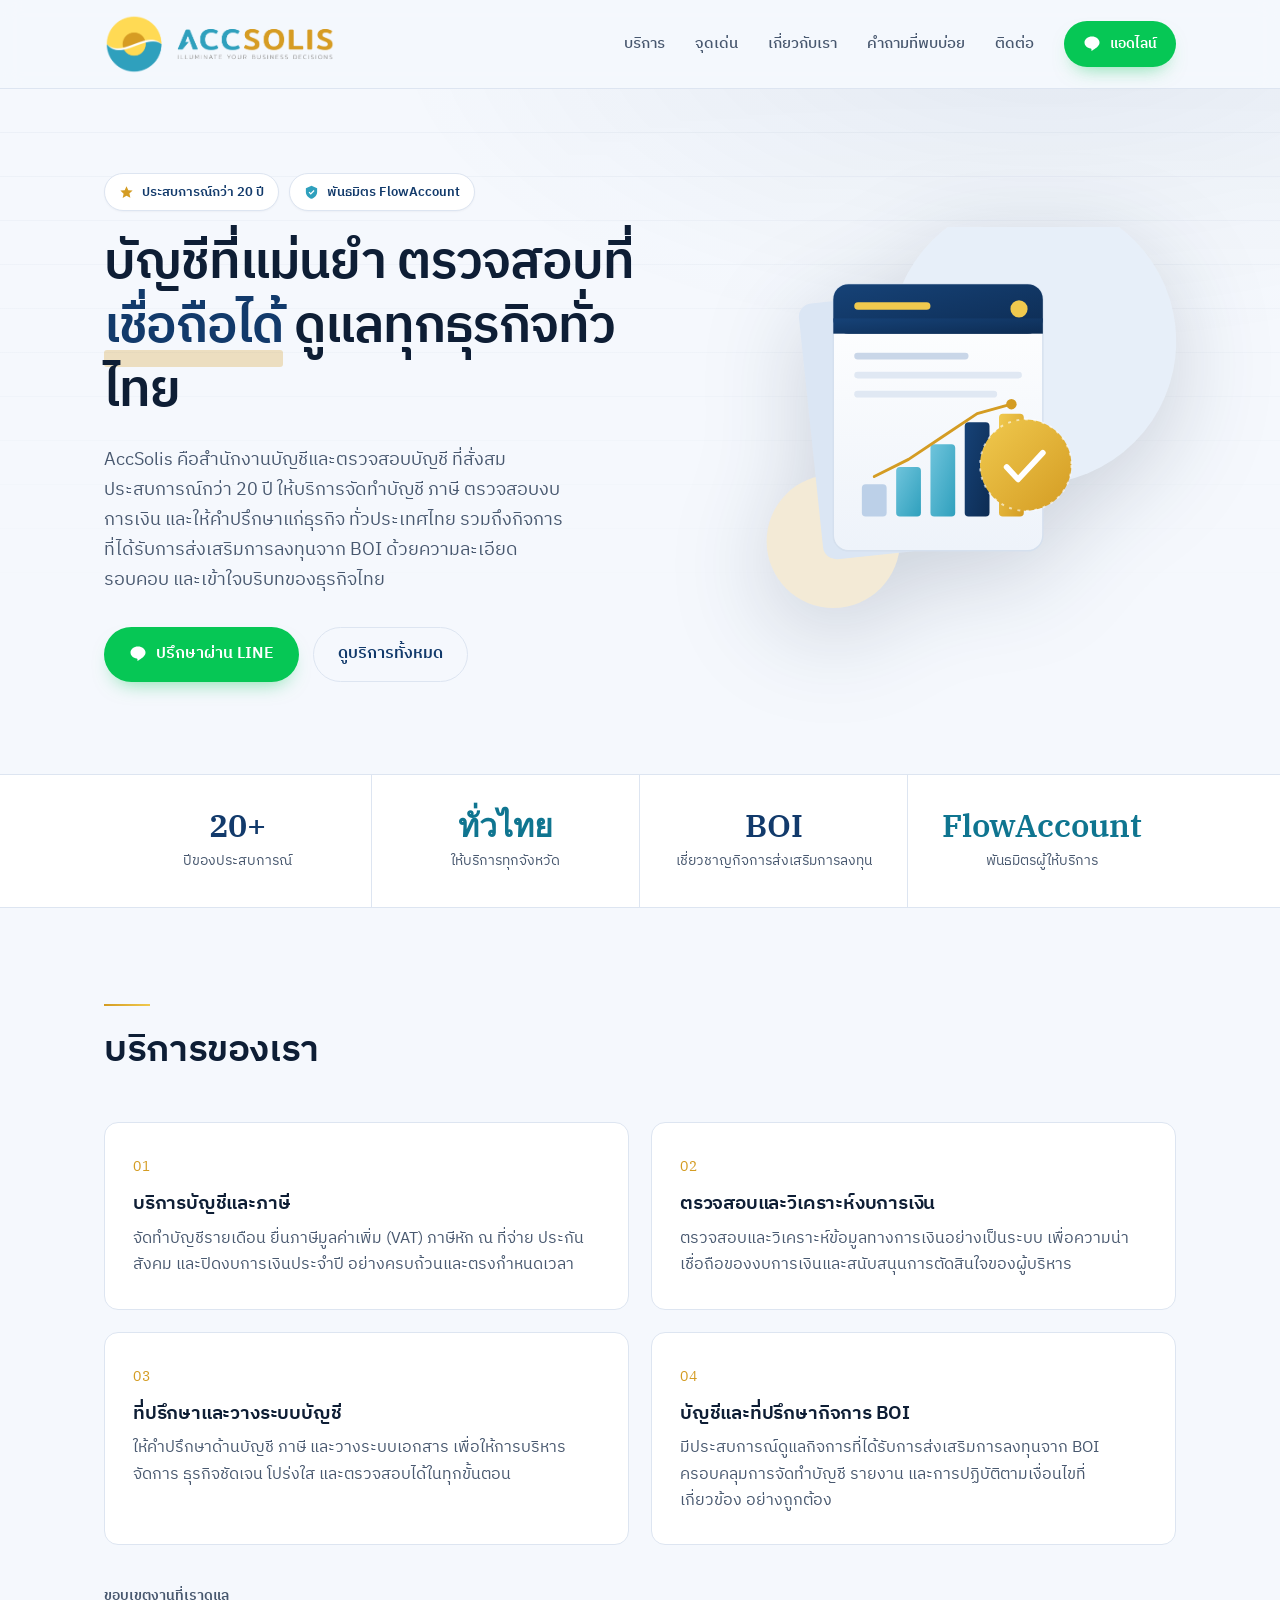
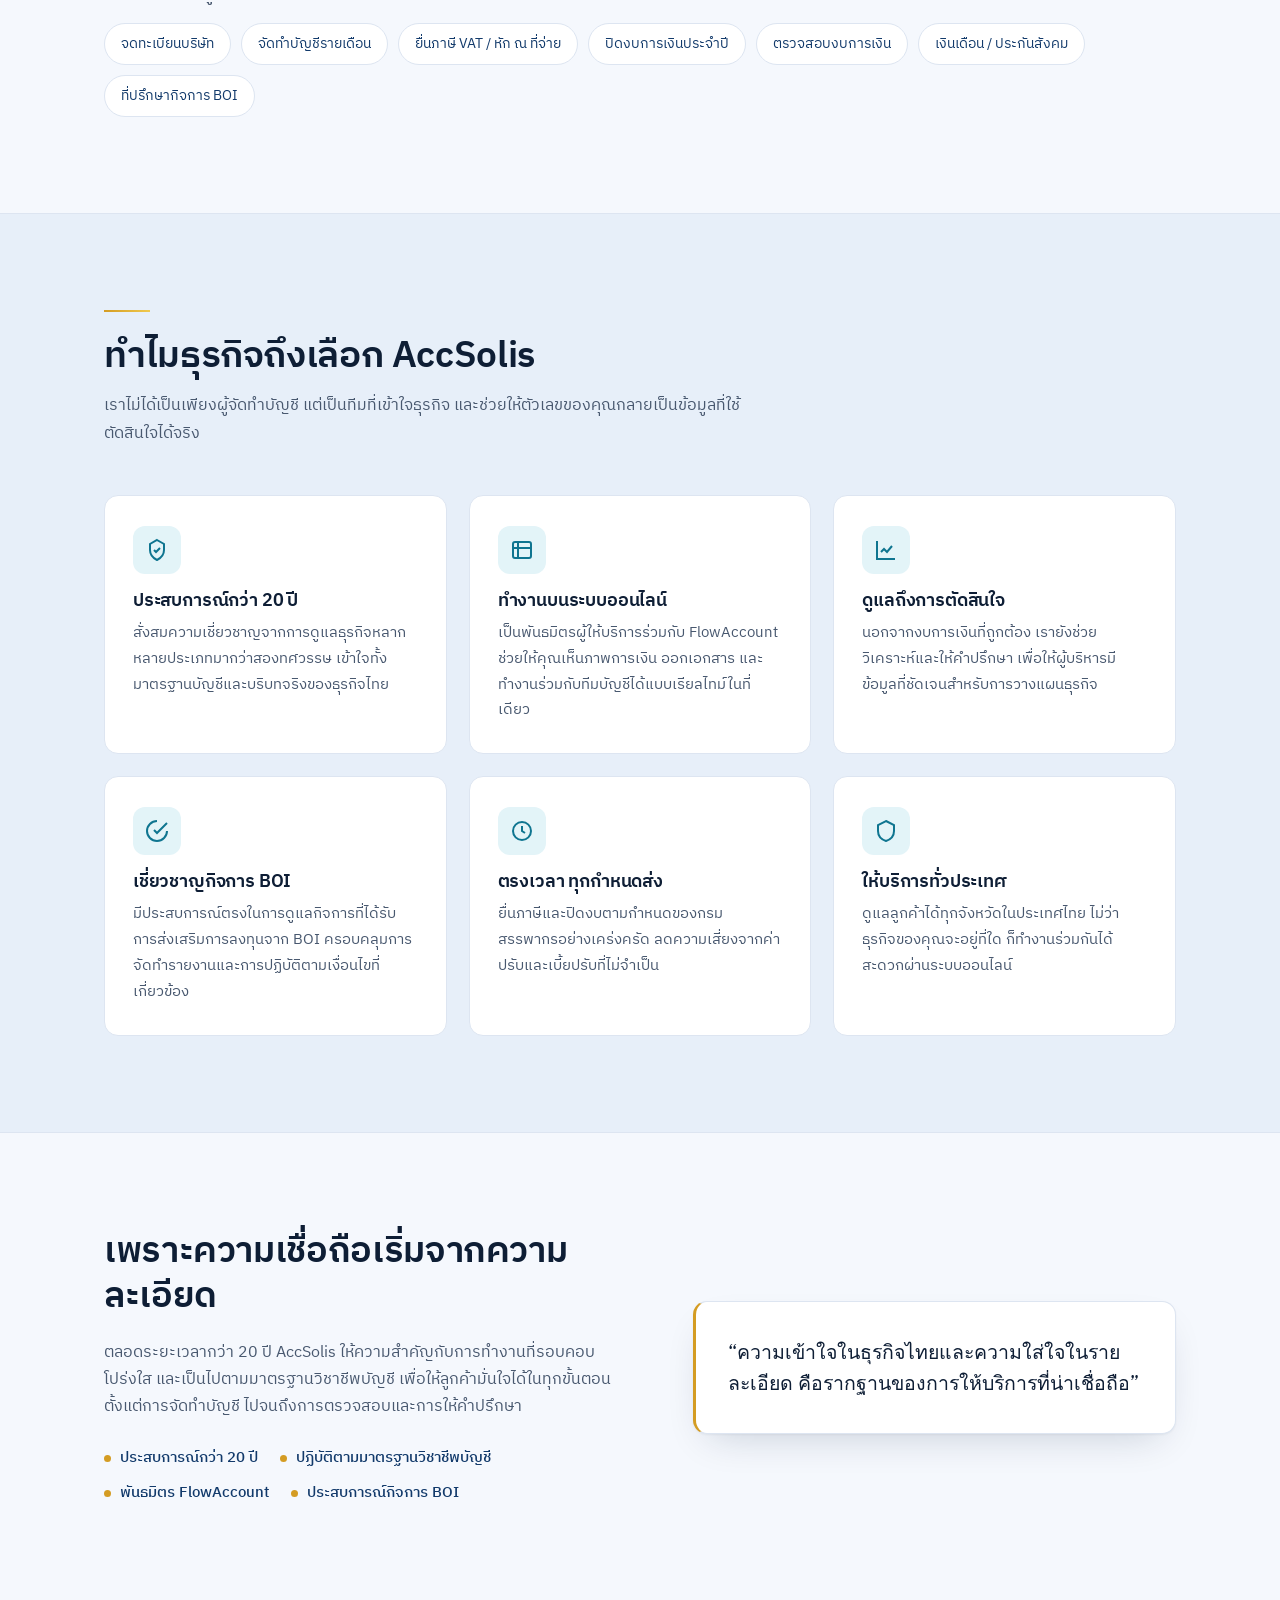
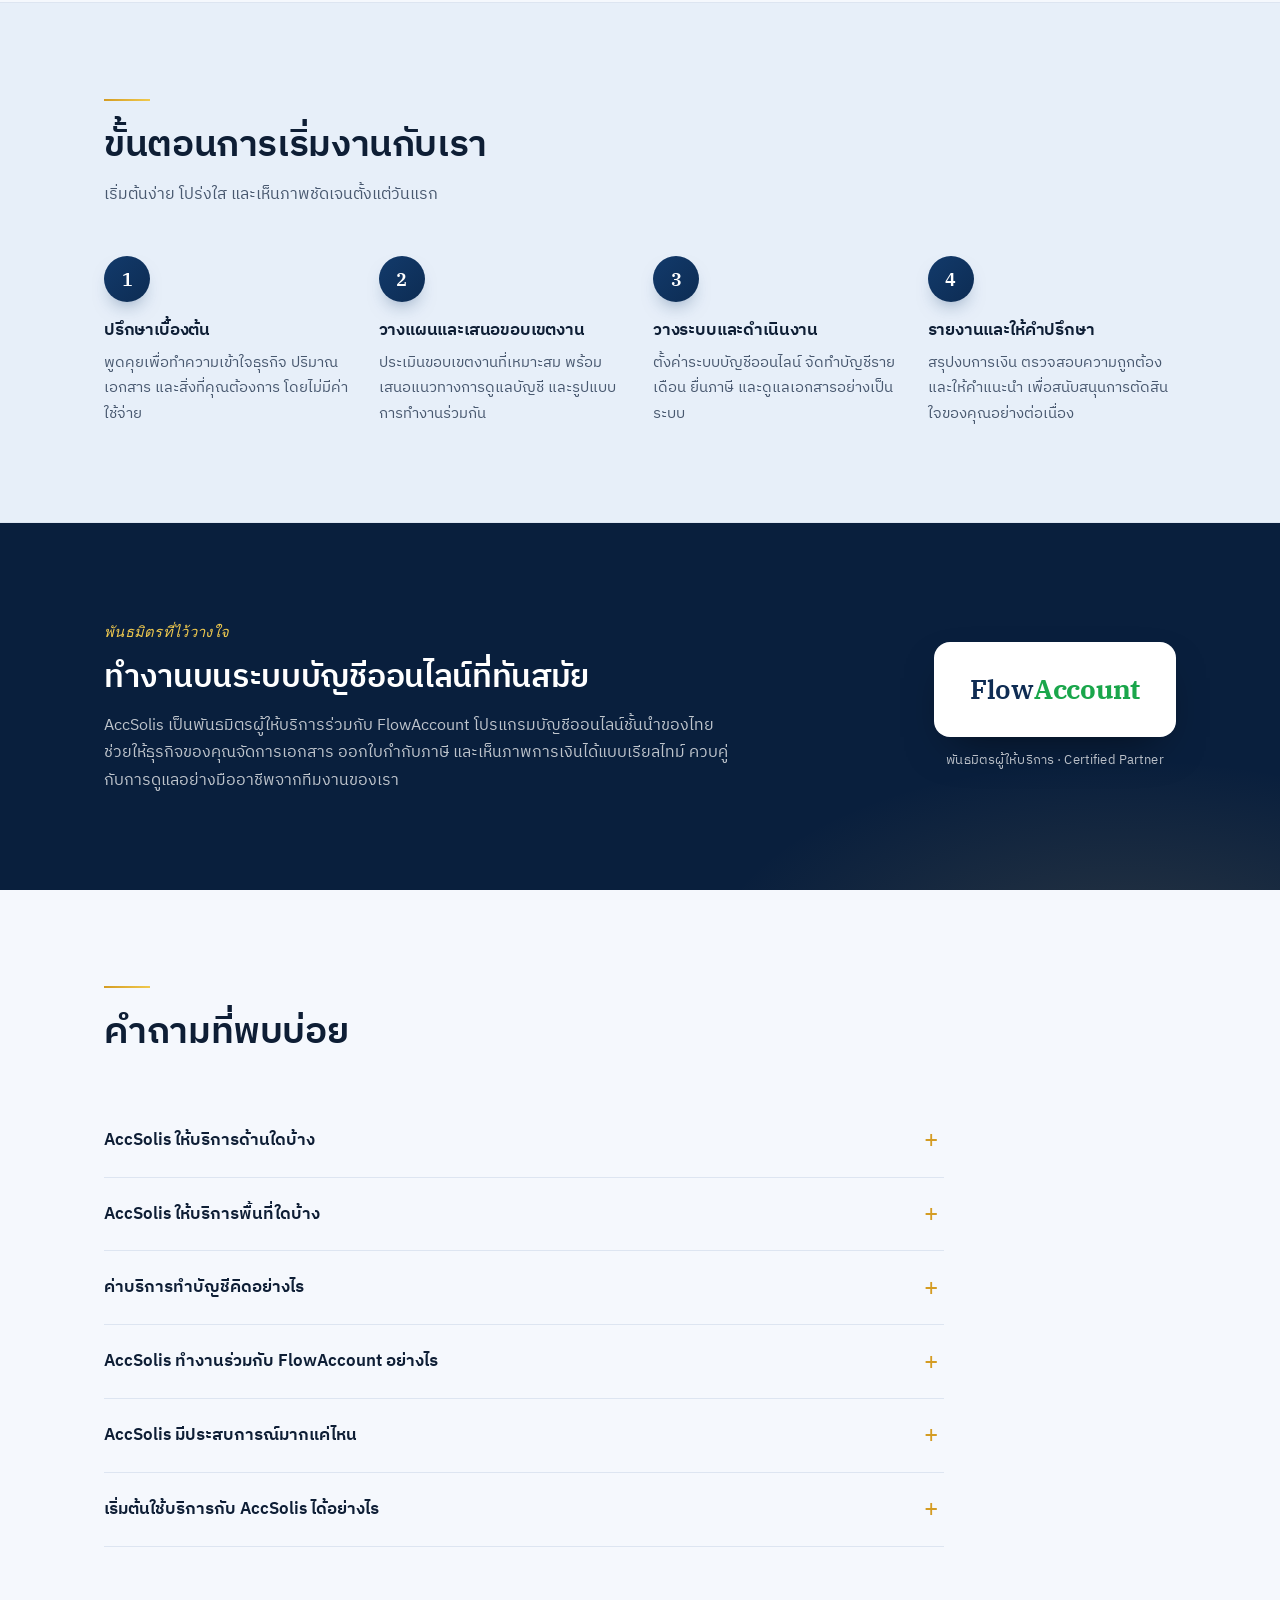
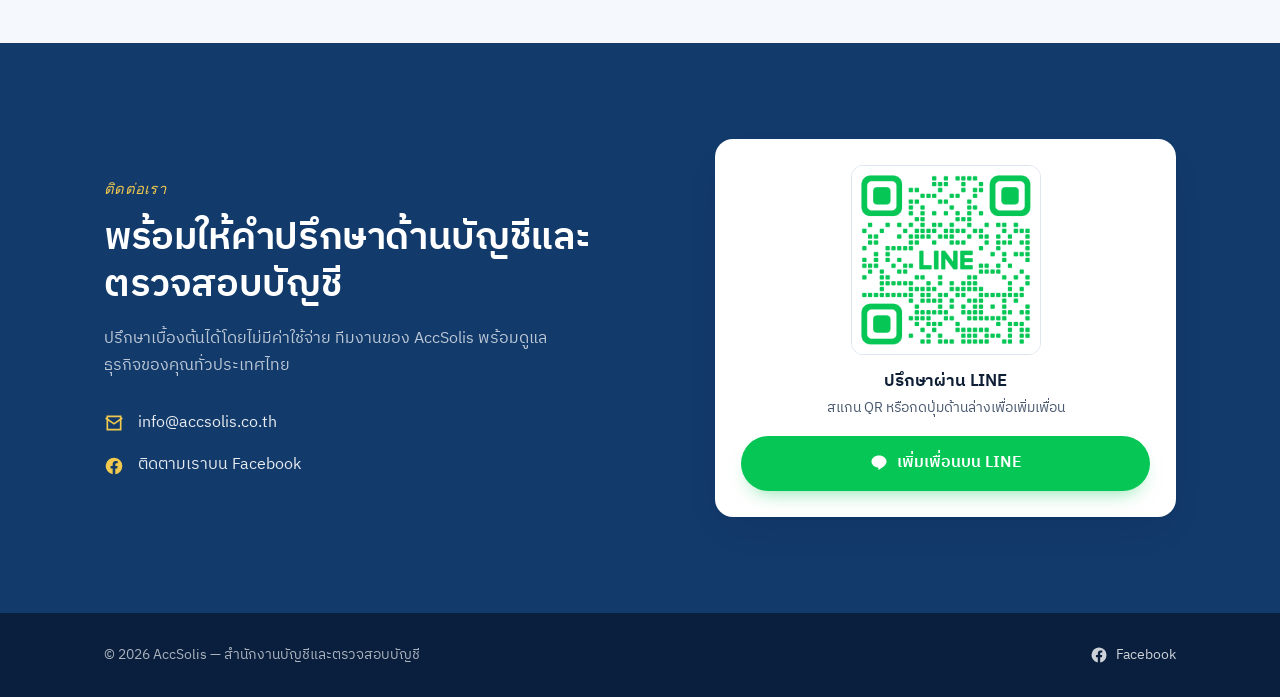
==== commit 2571bdef: "Remove pricing page, enlarge header logo for legibility - Drop pricing.html and its nav link plus th" ====
--- a/index.html
+++ b/index.html
@@ -158,7 +158,6 @@
         </a>
         <nav class="nav-links">
           <a href="#services">บริการ</a>
-          <a href="pricing.html">ราคา</a>
           <a href="#why">จุดเด่น</a>
           <a href="#about">เกี่ยวกับเรา</a>
           <a href="#faq">คำถามที่พบบ่อย</a>
--- a/styles.css
+++ b/styles.css
@@ -140,14 +140,14 @@
   display: flex;
   align-items: center;
   justify-content: space-between;
-  height: 72px;
+  height: 88px;
 }
 .brand {
   display: inline-flex;
   align-items: center;
 }
 .brand img {
-  height: 46px;
+  height: 60px;
   width: auto;
   display: block;
 }
@@ -834,6 +834,15 @@
   }
 }
 
+@media (max-width: 420px) {
+  .nav-wrap {
+    height: 72px;
+  }
+  .brand img {
+    height: 46px;
+  }
+}
+
 @media (prefers-reduced-motion: reduce) {
   * {
     scroll-behavior: auto !important;
@@ -855,152 +864,3 @@
   border-radius: 4px;
 }
 
-/* ---------- Pricing page ---------- */
-.pricing-hero {
-  padding: 64px 0 8px;
-}
-.pricing-hero .section-head {
-  max-width: 760px;
-  margin-bottom: 28px;
-}
-.pricing-intro {
-  color: var(--ink-soft);
-  font-size: 0.99rem;
-  max-width: 820px;
-}
-.pricing-summary {
-  margin-top: 22px;
-  padding: 18px 22px;
-  background: var(--teal-100);
-  border: 1px solid #cdeaf1;
-  border-radius: var(--radius);
-  font-size: 0.97rem;
-  color: var(--ink);
-}
-.pricing-summary b {
-  color: var(--navy);
-}
-
-.rate-table-wrap {
-  overflow-x: auto;
-  background: var(--surface);
-  border: 1px solid var(--line);
-  border-radius: var(--radius);
-  box-shadow: var(--shadow);
-}
-.rate-table {
-  width: 100%;
-  border-collapse: collapse;
-  min-width: 620px;
-  font-size: 0.96rem;
-}
-.rate-table thead th {
-  background: var(--teal);
-  color: #fff;
-  font-weight: 600;
-  text-align: left;
-  padding: 16px 18px;
-  white-space: nowrap;
-}
-.rate-table thead th.col-vat {
-  color: var(--brass-soft);
-}
-.rate-table thead th.col-num,
-.rate-table tbody td.col-num {
-  text-align: center;
-}
-.rate-table thead th.col-price,
-.rate-table tbody td.col-price {
-  text-align: right;
-}
-.rate-table tbody tr {
-  border-bottom: 1px solid var(--cream-line);
-}
-.rate-table tbody tr:nth-child(even) {
-  background: var(--cream);
-}
-.rate-table tbody tr:last-child {
-  border-bottom: none;
-}
-.rate-table tbody td {
-  padding: 14px 18px;
-  color: var(--ink);
-}
-.rate-table .rank {
-  display: inline-flex;
-  align-items: center;
-  justify-content: center;
-  width: 30px;
-  height: 30px;
-  border-radius: 50%;
-  background: var(--navy);
-  color: #fff;
-  font-weight: 600;
-  font-size: 0.88rem;
-}
-.rate-table tbody td.col-detail {
-  color: var(--ink-soft);
-}
-.rate-table tbody td.col-price {
-  font-weight: 600;
-  color: var(--navy);
-  font-variant-numeric: tabular-nums;
-}
-
-.pricing-note {
-  margin-top: 18px;
-  font-size: 0.86rem;
-  color: var(--ink-soft);
-}
-
-.pricing-features {
-  margin-top: 56px;
-  display: grid;
-  grid-template-columns: repeat(5, 1fr);
-  gap: 16px;
-}
-.pricing-feature {
-  background: var(--cream);
-  border: 1px solid var(--cream-line);
-  border-radius: var(--radius);
-  padding: 22px 16px;
-  text-align: center;
-}
-.pricing-feature .ico {
-  width: 44px;
-  height: 44px;
-  border-radius: 50%;
-  background: var(--surface);
-  display: grid;
-  place-content: center;
-  margin: 0 auto 14px;
-  box-shadow: 0 1px 2px rgba(9, 31, 61, 0.06);
-}
-.pricing-feature .ico svg {
-  width: 22px;
-  height: 22px;
-  color: var(--navy);
-}
-.pricing-feature p {
-  font-size: 0.86rem;
-  color: var(--ink-soft);
-  line-height: 1.5;
-}
-
-.pricing-cta {
-  margin-top: 8px;
-}
-.pricing-cta .contact-methods {
-  margin-top: 24px;
-}
-
-@media (max-width: 900px) {
-  .pricing-features {
-    grid-template-columns: repeat(2, 1fr);
-  }
-}
-@media (max-width: 560px) {
-  .pricing-features {
-    grid-template-columns: 1fr;
-  }
-}
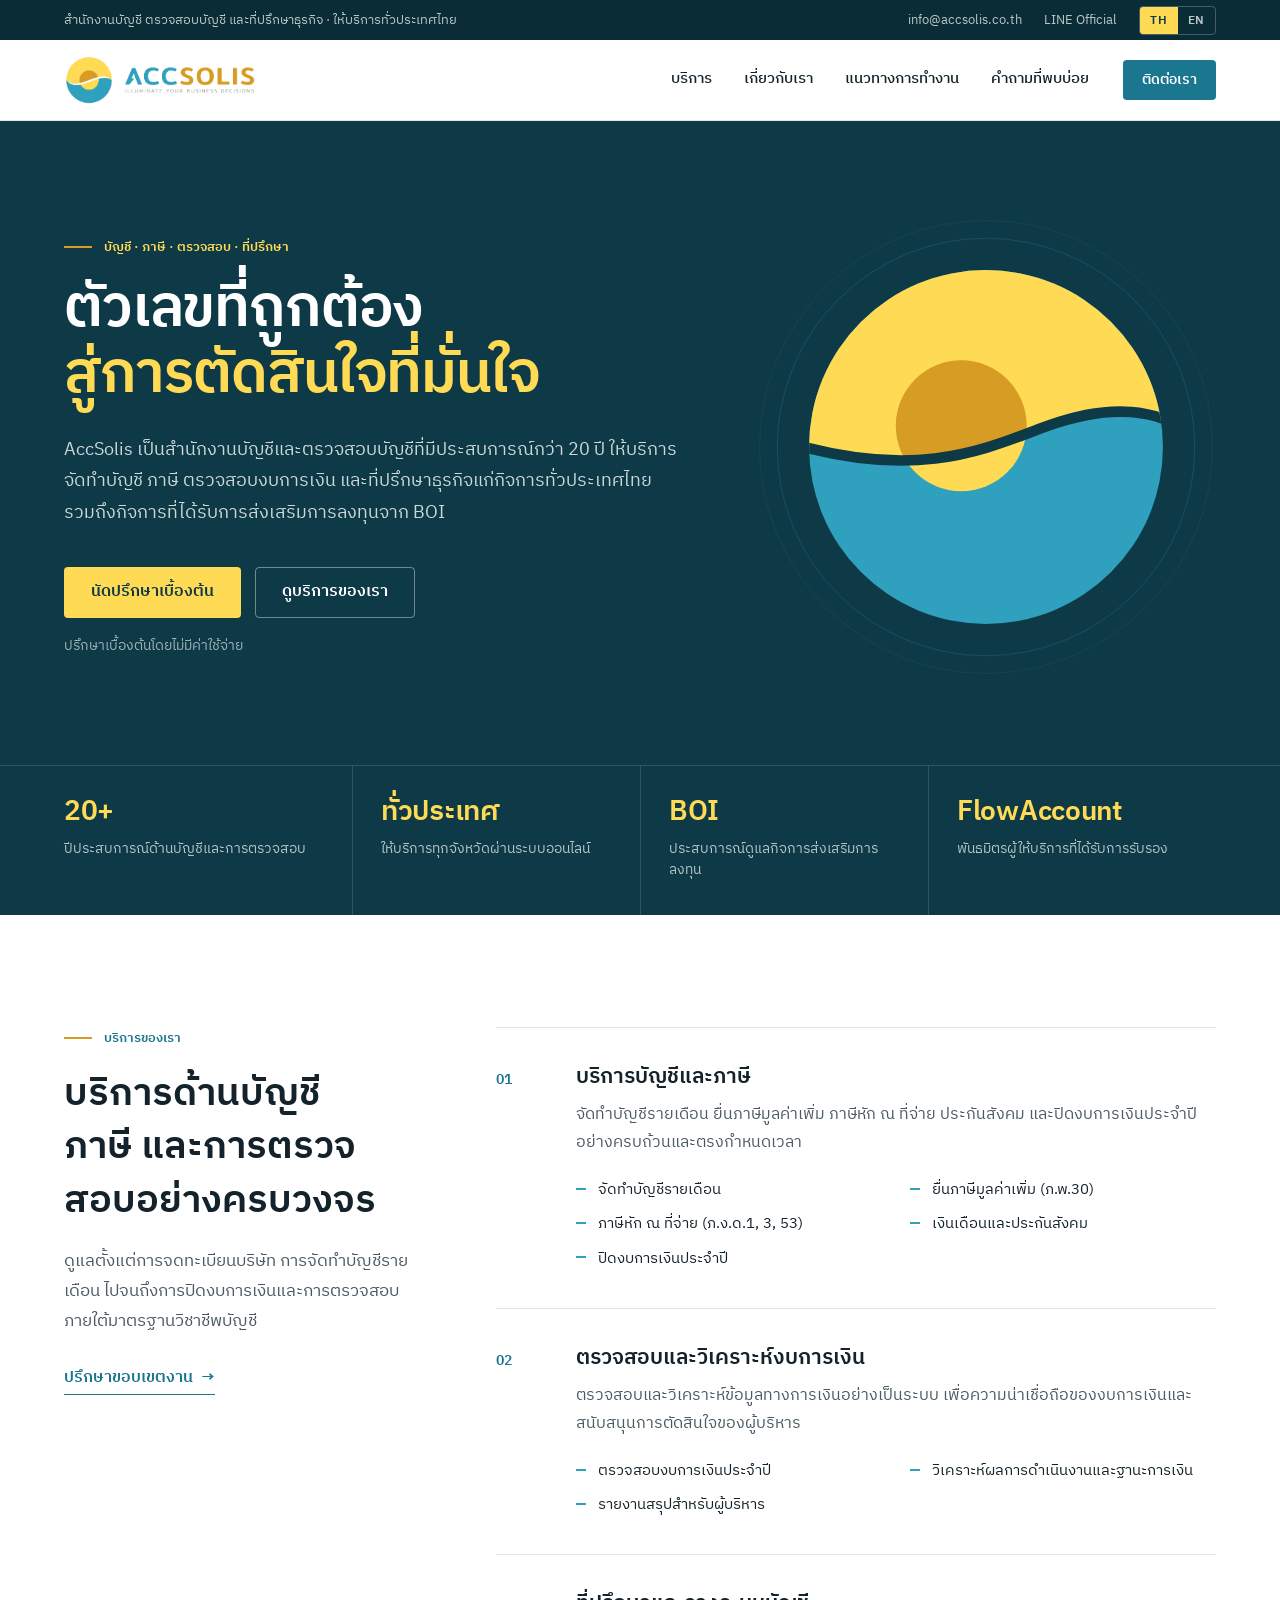
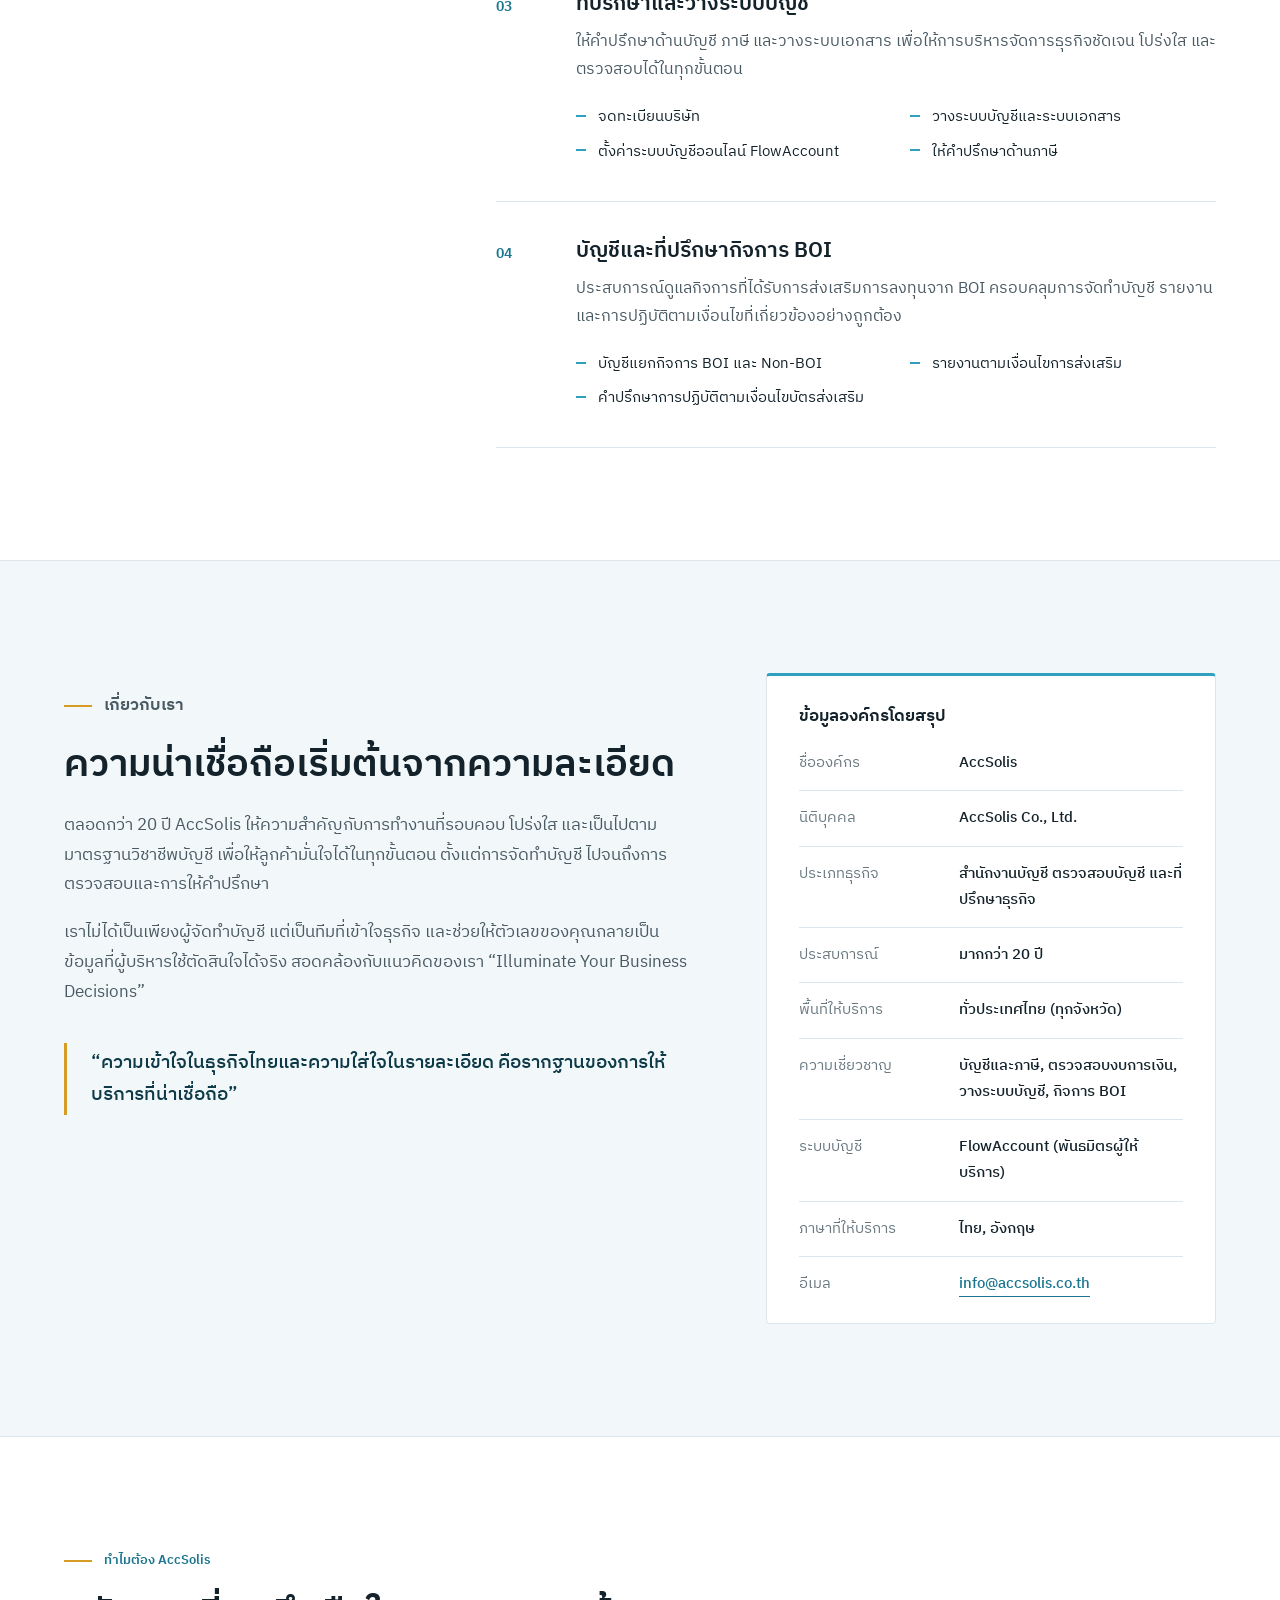
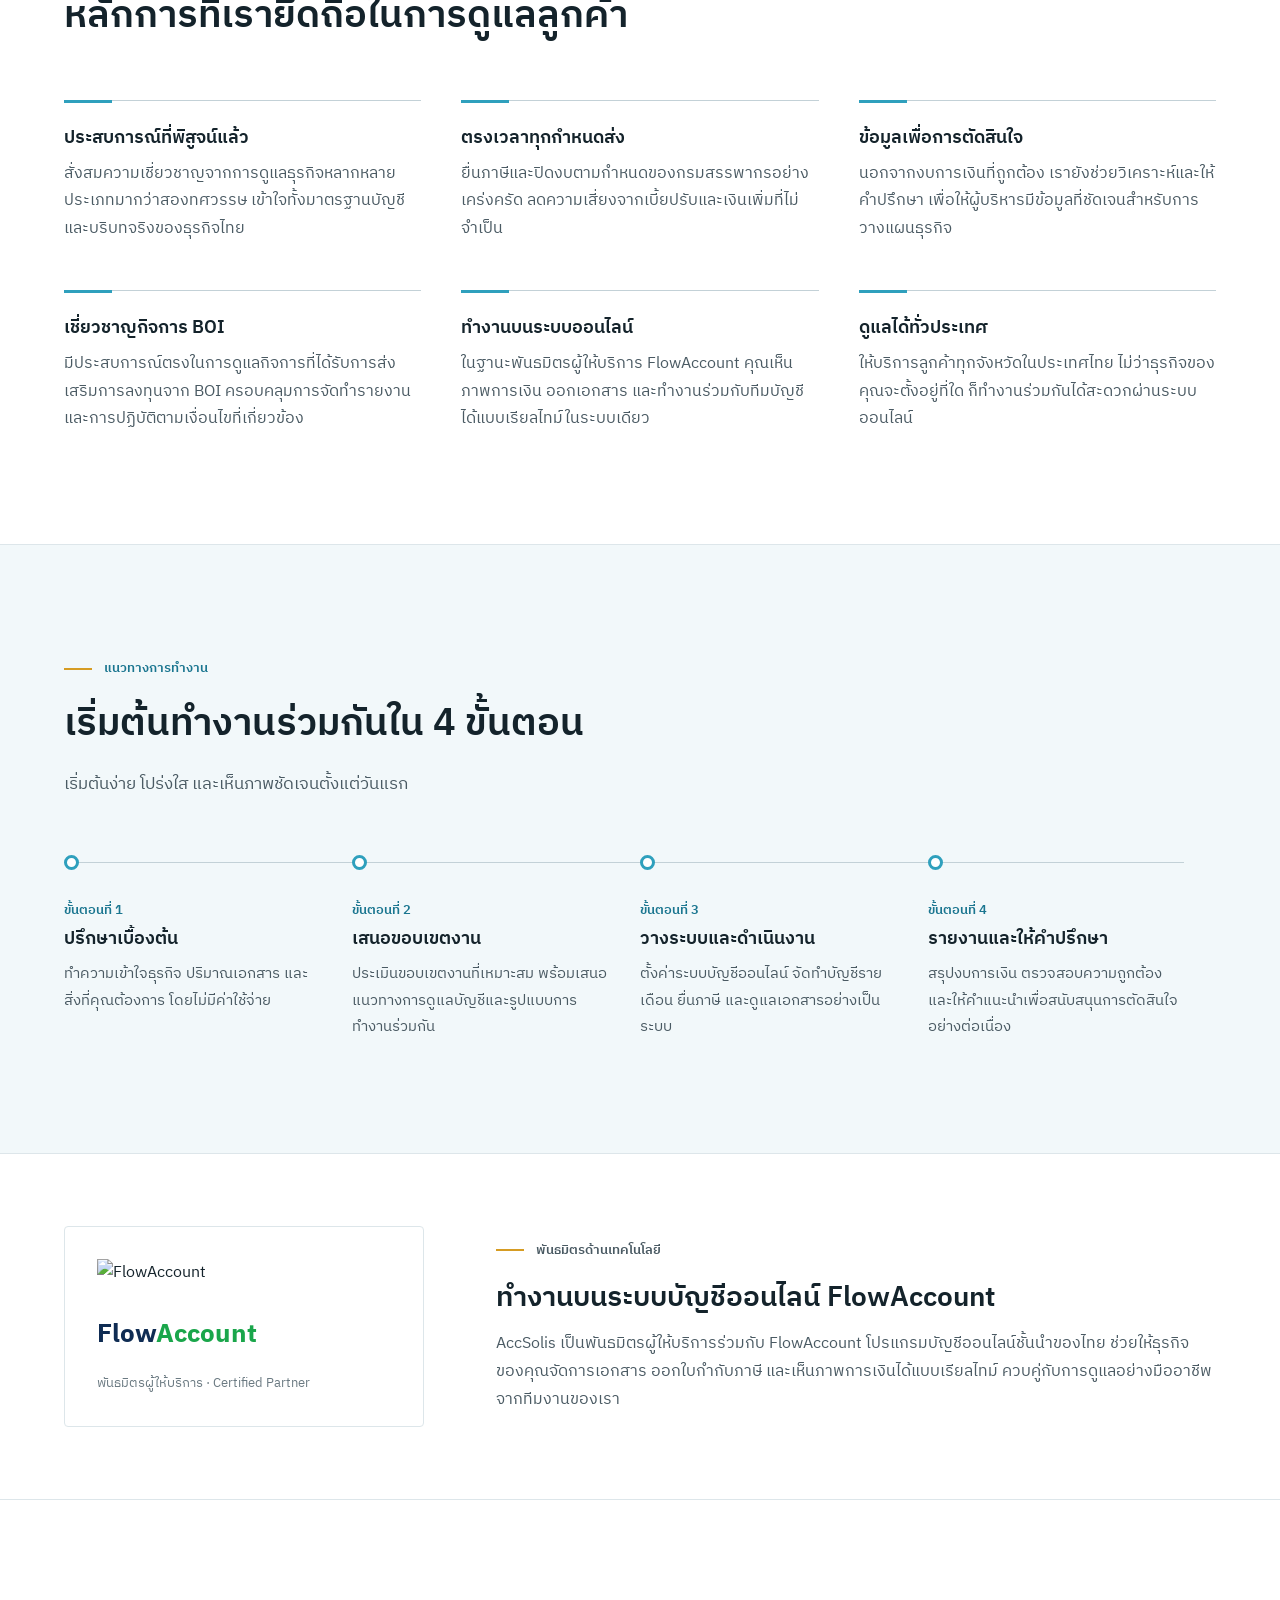
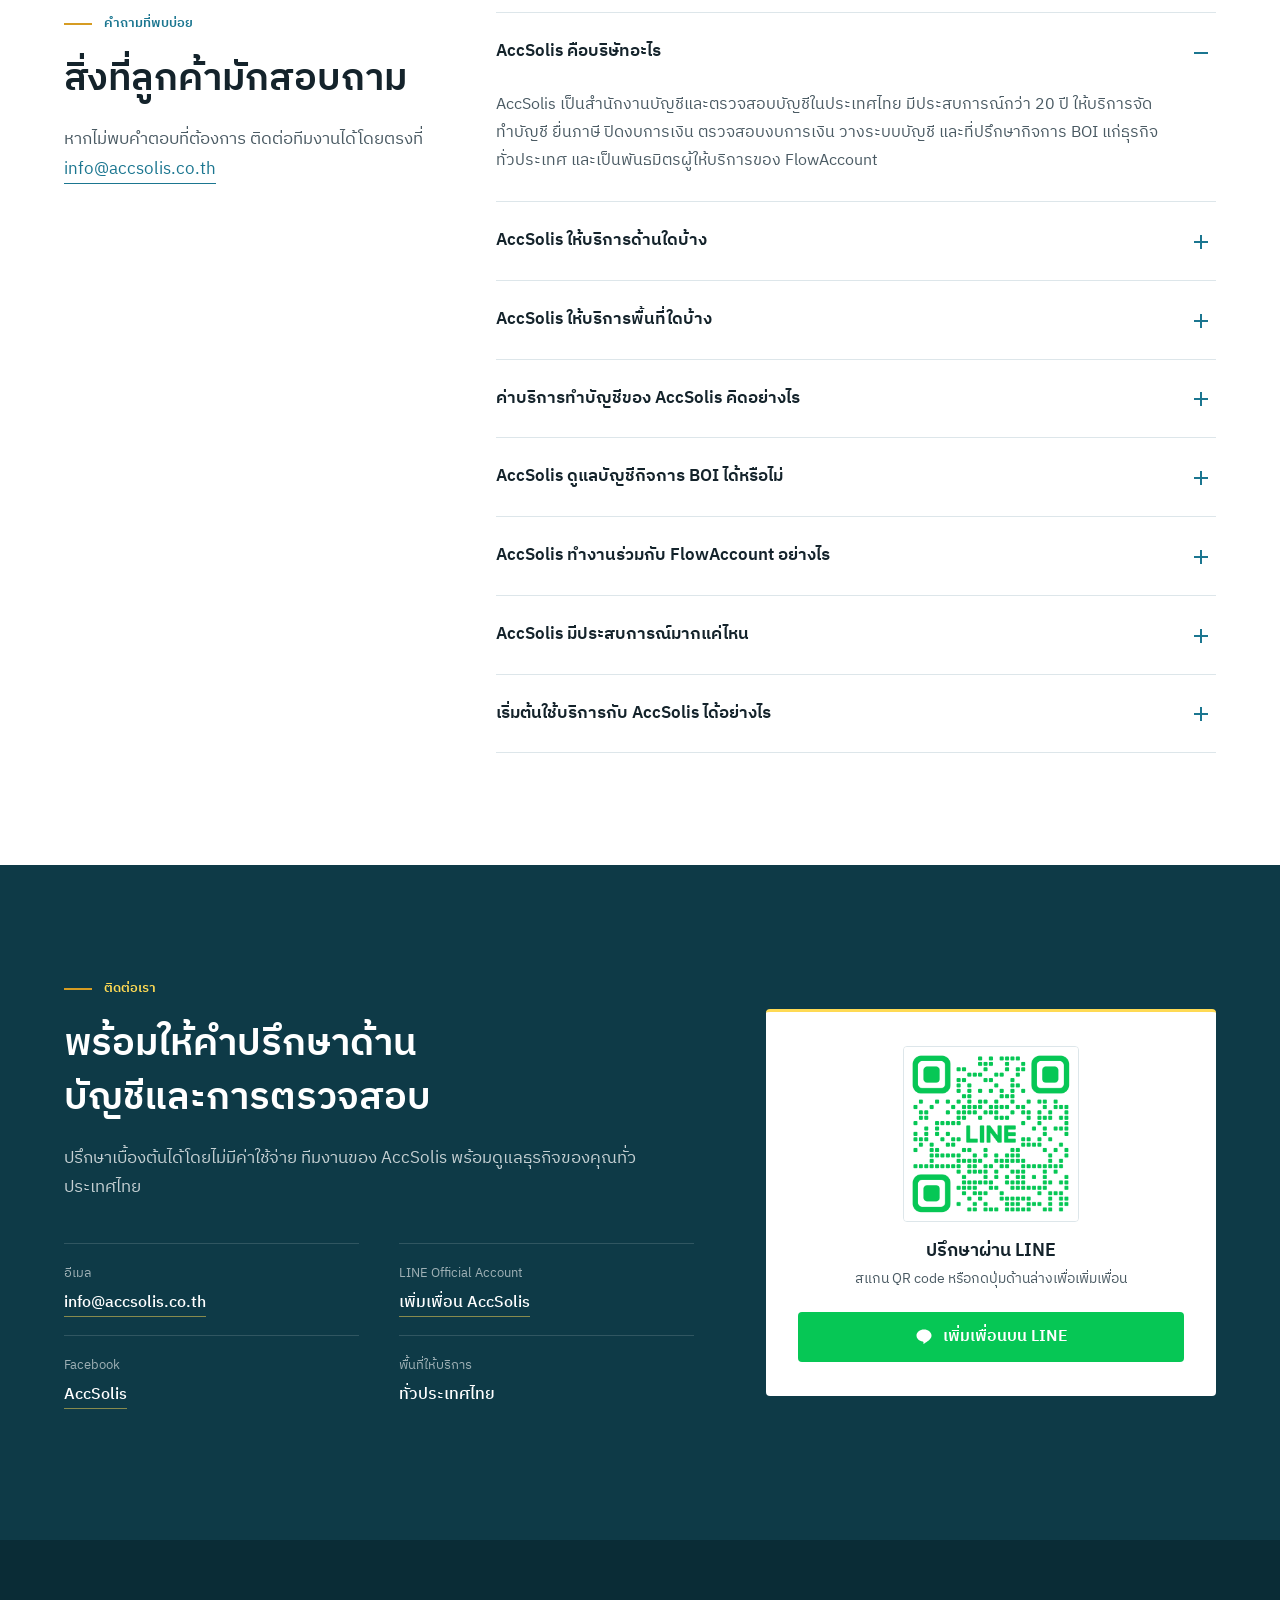
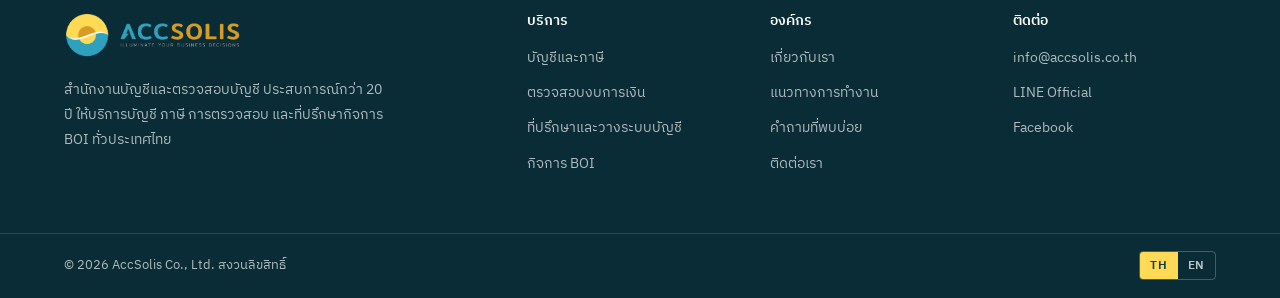
==== commit bd21becb: "Bilingual TH/EN corporate redesign with brand palette and GEO - Apply AccSolis brand palette (teal #" ====
--- a/index.html
+++ b/index.html
@@ -3,42 +3,41 @@
   <head>
     <meta charset="UTF-8" />
     <meta name="viewport" content="width=device-width, initial-scale=1.0" />
-    <title>AccSolis | บริการตรวจสอบบัญชี บัญชี และที่ปรึกษา BOI ทั่วประเทศไทย</title>
+    <title>AccSolis | สำนักงานบัญชี ตรวจสอบบัญชี และที่ปรึกษากิจการ BOI ทั่วประเทศไทย</title>
     <meta
       name="description"
-      content="AccSolis สำนักงานบัญชีและตรวจสอบบัญชี ประสบการณ์กว่า 20 ปี ให้บริการจัดทำบัญชี ยื่นภาษี ปิดงบการเงิน ตรวจสอบงบการเงิน วางระบบบัญชี และที่ปรึกษาสำหรับกิจการ BOI ทั่วประเทศไทย พันธมิตรผู้ให้บริการ FlowAccount"
+      content="AccSolis สำนักงานบัญชีและตรวจสอบบัญชี ประสบการณ์กว่า 20 ปี ให้บริการจัดทำบัญชี ยื่นภาษี ปิดงบการเงิน ตรวจสอบงบการเงิน วางระบบบัญชี และที่ปรึกษากิจการ BOI ทั่วประเทศไทย พันธมิตรผู้ให้บริการ FlowAccount"
     />
-    <meta
-      name="keywords"
-      content="สำนักงานบัญชี, รับทำบัญชี, ตรวจสอบบัญชี, ผู้สอบบัญชี, ยื่นภาษี, ปิดงบการเงิน, วางระบบบัญชี, ที่ปรึกษาบัญชี, บัญชี BOI, FlowAccount, สำนักงานบัญชีทั่วประเทศ, AccSolis"
-    />
-    <meta name="author" content="AccSolis" />
-    <meta name="robots" content="index, follow, max-image-preview:large" />
-    <meta name="language" content="Thai" />
-    <meta name="geo.region" content="TH" />
-    <meta name="geo.placename" content="Thailand" />
-    <link rel="canonical" href="https://www.accsolis.co.th/" />
+    <meta name="robots" content="index, follow, max-snippet:-1, max-image-preview:large" />
+    <meta name="theme-color" content="#0e3a47" />
+    <link rel="canonical" href="https://accsolis.co.th/" />
+    <link rel="alternate" hreflang="th" href="https://accsolis.co.th/" />
+    <link rel="alternate" hreflang="en" href="https://accsolis.co.th/en/" />
+    <link rel="alternate" hreflang="x-default" href="https://accsolis.co.th/" />
+    <link rel="alternate" type="text/markdown" title="AccSolis — ข้อมูลสำหรับ AI" href="https://accsolis.co.th/llms.txt" />
 
     <!-- Open Graph -->
     <meta property="og:type" content="website" />
     <meta property="og:site_name" content="AccSolis" />
     <meta property="og:locale" content="th_TH" />
-    <meta property="og:url" content="https://www.accsolis.co.th/" />
-    <meta property="og:title" content="AccSolis | สำนักงานบัญชีและตรวจสอบบัญชี ประสบการณ์กว่า 20 ปี ทั่วประเทศไทย" />
+    <meta property="og:locale:alternate" content="en_US" />
+    <meta property="og:url" content="https://accsolis.co.th/" />
+    <meta property="og:title" content="AccSolis | สำนักงานบัญชีและตรวจสอบบัญชี ประสบการณ์กว่า 20 ปี" />
     <meta
       property="og:description"
-      content="รับทำบัญชี ยื่นภาษี ปิดงบการเงิน ตรวจสอบงบการเงิน และที่ปรึกษากิจการ BOI โดยทีมงานประสบการณ์กว่า 20 ปี ให้บริการทั่วประเทศไทย พันธมิตรผู้ให้บริการ FlowAccount"
+      content="รับทำบัญชี ยื่นภาษี ปิดงบการเงิน ตรวจสอบงบการเงิน และที่ปรึกษากิจการ BOI ให้บริการทั่วประเทศไทย พันธมิตรผู้ให้บริการ FlowAccount"
     />
-    <meta property="og:image" content="AccSolis Logo_Final_1000x1000px_0.jpg" />
-
-    <!-- Twitter -->
+    <meta property="og:image" content="https://accsolis.co.th/og-image.png" />
+    <meta property="og:image:width" content="1200" />
+    <meta property="og:image:height" content="630" />
+    <meta property="og:image:alt" content="AccSolis — Illuminate Your Business Decisions" />
     <meta name="twitter:card" content="summary_large_image" />
     <meta name="twitter:title" content="AccSolis | สำนักงานบัญชีและตรวจสอบบัญชี ประสบการณ์กว่า 20 ปี" />
     <meta
       name="twitter:description"
-      content="รับทำบัญชี ยื่นภาษี ปิดงบการเงิน ตรวจสอบงบการเงิน และที่ปรึกษากิจการ BOI ทั่วประเทศไทย พันธมิตรผู้ให้บริการ FlowAccount"
+      content="รับทำบัญชี ยื่นภาษี ปิดงบการเงิน ตรวจสอบงบการเงิน และที่ปรึกษากิจการ BOI ทั่วประเทศไทย"
     />
-    <meta name="twitter:image" content="AccSolis Logo_Final_1000x1000px_0.jpg" />
+    <meta name="twitter:image" content="https://accsolis.co.th/og-image.png" />
 
     <link rel="icon" type="image/x-icon" href="favicon.ico" />
     <link rel="icon" type="image/png" sizes="512x512" href="favicon.png" />
@@ -46,7 +45,7 @@
     <link rel="preconnect" href="https://fonts.googleapis.com" />
     <link rel="preconnect" href="https://fonts.gstatic.com" crossorigin />
     <link
-      href="https://fonts.googleapis.com/css2?family=IBM+Plex+Sans+Thai:wght@400;500;600;700&family=IBM+Plex+Serif:ital,wght@0,400;0,500;0,600;1,400&display=swap"
+      href="https://fonts.googleapis.com/css2?family=IBM+Plex+Sans+Thai:wght@400;500;600;700&display=swap"
       rel="stylesheet"
     />
     <link rel="stylesheet" href="styles.css" />
@@ -54,365 +53,444 @@
     <script type="application/ld+json">
     {
       "@context": "https://schema.org",
-      "@type": "AccountingService",
-      "name": "AccSolis",
-      "alternateName": "AccSolis สำนักงานบัญชีและตรวจสอบบัญชี",
-      "url": "https://www.accsolis.co.th/",
-      "image": "https://www.accsolis.co.th/AccSolis%20Logo_Final_1000x1000px_0.jpg",
-      "logo": "https://www.accsolis.co.th/AccSolis%20Logo_Final_1000x1000px_0.jpg",
-      "description": "สำนักงานบัญชีและตรวจสอบบัญชี ประสบการณ์กว่า 20 ปี ให้บริการจัดทำบัญชี ยื่นภาษี ปิดงบการเงิน ตรวจสอบงบการเงิน วางระบบบัญชี และที่ปรึกษาสำหรับกิจการ BOI ทั่วประเทศไทย",
-      "email": "info@accsolis.co.th",
-      "sameAs": [
-        "https://www.facebook.com/profile.php?id=100094755125575"
-      ],
-      "areaServed": {
-        "@type": "Country",
-        "name": "Thailand"
-      },
-      "knowsAbout": [
-        "การจัดทำบัญชี",
-        "การตรวจสอบงบการเงิน",
-        "ภาษีอากร",
-        "การวางระบบบัญชี",
-        "กิจการที่ได้รับการส่งเสริมการลงทุน (BOI)",
-        "โปรแกรมบัญชีออนไลน์ FlowAccount"
-      ],
-      "slogan": "บัญชีที่แม่นยำ ตรวจสอบที่เชื่อถือได้",
-      "priceRange": "฿฿",
-      "makesOffer": [
-        { "@type": "Offer", "itemOffered": { "@type": "Service", "name": "บริการบัญชีและภาษี" } },
-        { "@type": "Offer", "itemOffered": { "@type": "Service", "name": "ตรวจสอบและวิเคราะห์งบการเงิน" } },
-        { "@type": "Offer", "itemOffered": { "@type": "Service", "name": "ที่ปรึกษาและวางระบบบัญชี" } },
-        { "@type": "Offer", "itemOffered": { "@type": "Service", "name": "บัญชีและที่ปรึกษากิจการ BOI" } }
-      ]
-    }
-    </script>
-
-    <script type="application/ld+json">
-    {
-      "@context": "https://schema.org",
-      "@type": "FAQPage",
-      "mainEntity": [
+      "@graph": [
         {
-          "@type": "Question",
-          "name": "AccSolis ให้บริการด้านใดบ้าง",
-          "acceptedAnswer": {
-            "@type": "Answer",
-            "text": "AccSolis ให้บริการจัดทำบัญชีรายเดือน ยื่นภาษี (VAT และภาษีหัก ณ ที่จ่าย) ปิดงบการเงินประจำปี ตรวจสอบและวิเคราะห์งบการเงิน วางระบบบัญชี รวมถึงการเป็นที่ปรึกษาและดูแลบัญชีสำหรับกิจการที่ได้รับการส่งเสริมการลงทุนจาก BOI"
+          "@type": ["Organization", "AccountingService"],
+          "@id": "https://accsolis.co.th/#organization",
+          "name": "AccSolis",
+          "legalName": "AccSolis Co., Ltd.",
+          "url": "https://accsolis.co.th/",
+          "logo": {
+            "@type": "ImageObject",
+            "url": "https://accsolis.co.th/AccSolis%20Logo_Final_1000x1000px_0.jpg",
+            "width": 1000,
+            "height": 1000
+          },
+          "image": "https://accsolis.co.th/og-image.png",
+          "description": "AccSolis เป็นสำนักงานบัญชีและตรวจสอบบัญชีในประเทศไทย มีประสบการณ์กว่า 20 ปี ให้บริการจัดทำบัญชี ยื่นภาษี ปิดงบการเงิน ตรวจสอบและวิเคราะห์งบการเงิน วางระบบบัญชี และที่ปรึกษากิจการที่ได้รับการส่งเสริมการลงทุน (BOI) แก่ธุรกิจทั่วประเทศ และเป็นพันธมิตรผู้ให้บริการของ FlowAccount",
+          "slogan": "Illuminate Your Business Decisions",
+          "email": "info@accsolis.co.th",
+          "sameAs": ["https://www.facebook.com/profile.php?id=100094755125575"],
+          "address": { "@type": "PostalAddress", "addressCountry": "TH" },
+          "areaServed": { "@type": "Country", "name": "Thailand" },
+          "knowsLanguage": ["th", "en"],
+          "knowsAbout": [
+            "การจัดทำบัญชี",
+            "ภาษีมูลค่าเพิ่มและภาษีหัก ณ ที่จ่าย",
+            "การปิดงบการเงินประจำปี",
+            "การตรวจสอบงบการเงิน",
+            "การวางระบบบัญชี",
+            "กิจการที่ได้รับการส่งเสริมการลงทุน (BOI)",
+            "โปรแกรมบัญชีออนไลน์ FlowAccount"
+          ],
+          "contactPoint": {
+            "@type": "ContactPoint",
+            "contactType": "customer service",
+            "email": "info@accsolis.co.th",
+            "url": "https://lin.ee/8GuuAe8",
+            "areaServed": "TH",
+            "availableLanguage": ["Thai", "English"]
+          },
+          "hasOfferCatalog": {
+            "@type": "OfferCatalog",
+            "name": "บริการของ AccSolis",
+            "itemListElement": [
+              {
+                "@type": "Offer",
+                "itemOffered": {
+                  "@type": "Service",
+                  "name": "บริการบัญชีและภาษี",
+                  "serviceType": "Accounting and tax compliance",
+                  "description": "จัดทำบัญชีรายเดือน ยื่นภาษีมูลค่าเพิ่ม (ภ.พ.30) ภาษีหัก ณ ที่จ่าย (ภ.ง.ด.1, 3, 53) เงินเดือนและประกันสังคม และปิดงบการเงินประจำปี",
+                  "areaServed": { "@type": "Country", "name": "Thailand" }
+                }
+              },
+              {
+                "@type": "Offer",
+                "itemOffered": {
+                  "@type": "Service",
+                  "name": "ตรวจสอบและวิเคราะห์งบการเงิน",
+                  "serviceType": "Financial statement audit and analysis",
+                  "description": "ตรวจสอบและวิเคราะห์ข้อมูลทางการเงินอย่างเป็นระบบ เพื่อความน่าเชื่อถือของงบการเงินและสนับสนุนการตัดสินใจของผู้บริหาร",
+                  "areaServed": { "@type": "Country", "name": "Thailand" }
+                }
+              },
+              {
+                "@type": "Offer",
+                "itemOffered": {
+                  "@type": "Service",
+                  "name": "ที่ปรึกษาและวางระบบบัญชี",
+                  "serviceType": "Accounting advisory and system setup",
+                  "description": "จดทะเบียนบริษัท วางระบบบัญชีและระบบเอกสาร ตั้งค่าระบบบัญชีออนไลน์ FlowAccount และให้คำปรึกษาด้านภาษี",
+                  "areaServed": { "@type": "Country", "name": "Thailand" }
+                }
+              },
+              {
+                "@type": "Offer",
+                "itemOffered": {
+                  "@type": "Service",
+                  "name": "บัญชีและที่ปรึกษากิจการ BOI",
+                  "serviceType": "BOI accounting and advisory",
+                  "description": "จัดทำบัญชีแยกกิจการที่ได้รับและไม่ได้รับการส่งเสริม รายงานผลการดำเนินงานตามเงื่อนไข BOI และให้คำปรึกษาการปฏิบัติตามเงื่อนไขบัตรส่งเสริม",
+                  "areaServed": { "@type": "Country", "name": "Thailand" }
+                }
+              }
+            ]
           }
         },
         {
-          "@type": "Question",
-          "name": "AccSolis ให้บริการพื้นที่ใดบ้าง",
-          "acceptedAnswer": {
-            "@type": "Answer",
-            "text": "AccSolis ให้บริการลูกค้าได้ทั่วประเทศไทยทุกจังหวัด เนื่องจากทำงานบนระบบบัญชีออนไลน์ จึงสามารถดูแลเอกสารและให้คำปรึกษาได้จากทุกที่ ไม่จำกัดเฉพาะกรุงเทพฯ"
-          }
+          "@type": "WebSite",
+          "@id": "https://accsolis.co.th/#website",
+          "url": "https://accsolis.co.th/",
+          "name": "AccSolis",
+          "inLanguage": ["th", "en"],
+          "publisher": { "@id": "https://accsolis.co.th/#organization" }
         },
         {
-          "@type": "Question",
-          "name": "ค่าบริการทำบัญชีคิดอย่างไร",
-          "acceptedAnswer": {
-            "@type": "Answer",
-            "text": "ค่าบริการขึ้นอยู่กับประเภทธุรกิจ ปริมาณเอกสาร และขอบเขตงานที่ต้องการ ลูกค้าสามารถปรึกษาเบื้องต้นกับทีมงานได้โดยไม่มีค่าใช้จ่าย เพื่อประเมินขอบเขตงานและเสนอแพ็กเกจที่เหมาะสม"
-          }
+          "@type": "WebPage",
+          "@id": "https://accsolis.co.th/#webpage",
+          "url": "https://accsolis.co.th/",
+          "name": "AccSolis | สำนักงานบัญชี ตรวจสอบบัญชี และที่ปรึกษากิจการ BOI ทั่วประเทศไทย",
+          "inLanguage": "th",
+          "isPartOf": { "@id": "https://accsolis.co.th/#website" },
+          "about": { "@id": "https://accsolis.co.th/#organization" },
+          "primaryImageOfPage": "https://accsolis.co.th/og-image.png",
+          "dateModified": "2026-09-26"
         },
         {
-          "@type": "Question",
-          "name": "AccSolis ทำงานร่วมกับ FlowAccount อย่างไร",
-          "acceptedAnswer": {
-            "@type": "Answer",
-            "text": "AccSolis เป็นพันธมิตรผู้ให้บริการร่วมกับ FlowAccount โปรแกรมบัญชีออนไลน์ชั้นนำของไทย ช่วยให้ลูกค้าออกเอกสาร ออกใบกำกับภาษี และเห็นภาพการเงินได้แบบเรียลไทม์ ควบคู่กับการดูแลจากทีมบัญชีมืออาชีพในระบบเดียวกัน"
-          }
-        },
-        {
-          "@type": "Question",
-          "name": "AccSolis มีประสบการณ์มากแค่ไหน",
-          "acceptedAnswer": {
-            "@type": "Answer",
-            "text": "AccSolis มีประสบการณ์ด้านบัญชีและการตรวจสอบบัญชีมากกว่า 20 ปี ครอบคลุมธุรกิจหลากหลายประเภท รวมถึงกิจการที่ได้รับการส่งเสริมการลงทุนจาก BOI"
-          }
-        },
-        {
-          "@type": "Question",
-          "name": "เริ่มต้นใช้บริการกับ AccSolis ได้อย่างไร",
-          "acceptedAnswer": {
-            "@type": "Answer",
-            "text": "เพียงติดต่อผ่าน LINE, Facebook หรืออีเมล info@accsolis.co.th ทีมงานจะสอบถามข้อมูลธุรกิจเบื้องต้น ประเมินขอบเขตงาน และวางแผนการดูแลบัญชีให้เหมาะกับธุรกิจของคุณ"
-          }
+          "@type": "FAQPage",
+          "@id": "https://accsolis.co.th/#faq",
+          "inLanguage": "th",
+          "mainEntity": [
+            {
+              "@type": "Question",
+              "name": "AccSolis คือบริษัทอะไร",
+              "acceptedAnswer": {
+                "@type": "Answer",
+                "text": "AccSolis เป็นสำนักงานบัญชีและตรวจสอบบัญชีในประเทศไทย มีประสบการณ์กว่า 20 ปี ให้บริการจัดทำบัญชี ยื่นภาษี ปิดงบการเงิน ตรวจสอบงบการเงิน วางระบบบัญชี และที่ปรึกษากิจการ BOI แก่ธุรกิจทั่วประเทศ และเป็นพันธมิตรผู้ให้บริการของ FlowAccount"
+              }
+            },
+            {
+              "@type": "Question",
+              "name": "AccSolis ให้บริการด้านใดบ้าง",
+              "acceptedAnswer": {
+                "@type": "Answer",
+                "text": "AccSolis ให้บริการจัดทำบัญชีรายเดือน ยื่นภาษีมูลค่าเพิ่ม (VAT) และภาษีหัก ณ ที่จ่าย เงินเดือนและประกันสังคม ปิดงบการเงินประจำปี ตรวจสอบและวิเคราะห์งบการเงิน จดทะเบียนบริษัท วางระบบบัญชี รวมถึงการเป็นที่ปรึกษาและดูแลบัญชีสำหรับกิจการที่ได้รับการส่งเสริมการลงทุนจาก BOI"
+              }
+            },
+            {
+              "@type": "Question",
+              "name": "AccSolis ให้บริการพื้นที่ใดบ้าง",
+              "acceptedAnswer": {
+                "@type": "Answer",
+                "text": "AccSolis ให้บริการลูกค้าได้ทั่วประเทศไทยทุกจังหวัด เนื่องจากทำงานบนระบบบัญชีออนไลน์ จึงสามารถดูแลเอกสารและให้คำปรึกษาได้จากทุกที่ ไม่จำกัดเฉพาะกรุงเทพฯ"
+              }
+            },
+            {
+              "@type": "Question",
+              "name": "ค่าบริการทำบัญชีของ AccSolis คิดอย่างไร",
+              "acceptedAnswer": {
+                "@type": "Answer",
+                "text": "ค่าบริการขึ้นอยู่กับประเภทธุรกิจ ปริมาณเอกสาร และขอบเขตงานที่ต้องการ ลูกค้าสามารถปรึกษาเบื้องต้นกับทีมงานได้โดยไม่มีค่าใช้จ่าย เพื่อประเมินขอบเขตงานและเสนอแพ็กเกจที่เหมาะสม"
+              }
+            },
+            {
+              "@type": "Question",
+              "name": "AccSolis ดูแลบัญชีกิจการ BOI ได้หรือไม่",
+              "acceptedAnswer": {
+                "@type": "Answer",
+                "text": "ได้ AccSolis มีประสบการณ์ดูแลกิจการที่ได้รับการส่งเสริมการลงทุนจาก BOI ครอบคลุมการจัดทำบัญชีแยกกิจการที่ได้รับและไม่ได้รับการส่งเสริม การจัดทำรายงานตามเงื่อนไข และการให้คำปรึกษาเพื่อปฏิบัติตามเงื่อนไขบัตรส่งเสริมอย่างถูกต้อง"
+              }
+            },
+            {
+              "@type": "Question",
+              "name": "AccSolis ทำงานร่วมกับ FlowAccount อย่างไร",
+              "acceptedAnswer": {
+                "@type": "Answer",
+                "text": "AccSolis เป็นพันธมิตรผู้ให้บริการร่วมกับ FlowAccount โปรแกรมบัญชีออนไลน์ชั้นนำของไทย ช่วยให้ลูกค้าออกเอกสาร ออกใบกำกับภาษี และเห็นภาพการเงินได้แบบเรียลไทม์ ควบคู่กับการดูแลจากทีมบัญชีมืออาชีพในระบบเดียวกัน"
+              }
+            },
+            {
+              "@type": "Question",
+              "name": "AccSolis มีประสบการณ์มากแค่ไหน",
+              "acceptedAnswer": {
+                "@type": "Answer",
+                "text": "AccSolis มีประสบการณ์ด้านบัญชีและการตรวจสอบบัญชีมากกว่า 20 ปี ครอบคลุมธุรกิจหลากหลายประเภท รวมถึงกิจการที่ได้รับการส่งเสริมการลงทุนจาก BOI"
+              }
+            },
+            {
+              "@type": "Question",
+              "name": "เริ่มต้นใช้บริการกับ AccSolis ได้อย่างไร",
+              "acceptedAnswer": {
+                "@type": "Answer",
+                "text": "ติดต่อผ่าน LINE Official Account, Facebook หรืออีเมล info@accsolis.co.th ทีมงานจะสอบถามข้อมูลธุรกิจเบื้องต้น ประเมินขอบเขตงาน และวางแผนการดูแลบัญชีให้เหมาะกับธุรกิจของคุณ โดยการปรึกษาเบื้องต้นไม่มีค่าใช้จ่าย"
+              }
+            }
+          ]
         }
       ]
     }
     </script>
   </head>
   <body>
+    <a class="skip-link" href="#main">ข้ามไปยังเนื้อหาหลัก</a>
+
+    <div class="utility">
+      <div class="container">
+        <span class="utility-tagline">สำนักงานบัญชี ตรวจสอบบัญชี และที่ปรึกษาธุรกิจ · ให้บริการทั่วประเทศไทย</span>
+        <div class="utility-links">
+          <a class="hide-sm" href="mailto:info@accsolis.co.th">info@accsolis.co.th</a>
+          <a class="hide-sm" href="https://lin.ee/8GuuAe8" target="_blank" rel="noopener">LINE Official</a>
+          <nav class="lang-switch" aria-label="เลือกภาษา">
+            <a href="./" hreflang="th" lang="th" aria-current="true">TH</a>
+            <a href="en/" hreflang="en" lang="en">EN</a>
+          </nav>
+        </div>
+      </div>
+    </div>
+
     <header class="site-header">
       <div class="container nav-wrap">
-        <a href="#" class="brand" aria-label="AccSolis home">
-          <img
-            src="logo-header.png"
-            alt="AccSolis Logo"
-            onerror="this.style.display='none';this.nextElementSibling.style.display='inline-flex';"
-          />
-          <span class="wordmark" style="display: none">Acc<b>Solis</b></span>
+        <a href="./" class="brand" aria-label="AccSolis หน้าแรก">
+          <img src="logo-header.png" alt="AccSolis — Illuminate Your Business Decisions" width="1034" height="269" />
         </a>
-        <nav class="nav-links">
-          <a href="#services">บริการ</a>
-          <a href="#why">จุดเด่น</a>
-          <a href="#about">เกี่ยวกับเรา</a>
-          <a href="#faq">คำถามที่พบบ่อย</a>
-          <a href="#contact">ติดต่อ</a>
-          <a class="btn btn-line nav-cta" href="https://lin.ee/8GuuAe8" target="_blank" rel="noopener">
-            <svg viewBox="0 0 24 24" fill="currentColor" aria-hidden="true">
-              <path d="M12 2C6.48 2 2 5.64 2 10.12c0 4.02 3.55 7.39 8.35 8.03.32.07.77.21.88.49.1.25.07.64.03.9l-.14.85c-.04.25-.2.99.87.54s5.77-3.4 7.87-5.82C21.36 13.5 22 11.9 22 10.12 22 5.64 17.52 2 12 2Z"/>
-            </svg>
-            แอดไลน์
-          </a>
+        <button class="nav-toggle" type="button" aria-expanded="false" aria-controls="site-nav" aria-label="เปิดเมนู">
+          <svg viewBox="0 0 24 24" fill="none" stroke="currentColor" stroke-width="2" aria-hidden="true"><path d="M3 6h18M3 12h18M3 18h18" /></svg>
+        </button>
+        <nav id="site-nav" class="nav" aria-label="เมนูหลัก">
+          <div class="nav-links">
+            <a href="#services">บริการ</a>
+            <a href="#about">เกี่ยวกับเรา</a>
+            <a href="#approach">แนวทางการทำงาน</a>
+            <a href="#faq">คำถามที่พบบ่อย</a>
+          </div>
+          <a class="btn btn-primary btn-sm" href="#contact">ติดต่อเรา</a>
         </nav>
       </div>
     </header>
 
-    <main>
+    <main id="main">
       <!-- HERO -->
-      <section class="hero">
+      <section class="hero" aria-labelledby="hero-title">
         <div class="container hero-grid">
-          <div class="hero-copy reveal">
-            <div class="badge-row">
-              <span class="badge">
-                <svg viewBox="0 0 24 24" fill="currentColor" aria-hidden="true"><path d="M12 2l2.9 6.3 6.9.6-5.2 4.6 1.6 6.8L12 17.3 5.8 20.9l1.6-6.8L2.2 8.9l6.9-.6L12 2z"/></svg>
-                ประสบการณ์กว่า 20 ปี
-              </span>
-              <span class="badge">
-                <svg viewBox="0 0 24 24" fill="currentColor" aria-hidden="true"><path d="M12 1l9 4v6c0 5-3.8 9.4-9 11-5.2-1.6-9-6-9-11V5l9-4zm-1.2 14.4l6-6-1.4-1.4-4.6 4.6-2-2L7.4 12l3.4 3.4z"/></svg>
-                พันธมิตร FlowAccount
-              </span>
-            </div>
-            <h1>
-              บัญชีที่แม่นยำ ตรวจสอบที่<span class="accent">เชื่อถือได้</span>
-              ดูแลทุกธุรกิจทั่วไทย
-            </h1>
+          <div>
+            <p class="kicker">บัญชี · ภาษี · ตรวจสอบ · ที่ปรึกษา</p>
+            <h1 id="hero-title">ตัวเลขที่ถูกต้อง<br /><em>สู่การตัดสินใจที่มั่นใจ</em></h1>
             <p class="lead">
-              AccSolis คือสำนักงานบัญชีและตรวจสอบบัญชี ที่สั่งสมประสบการณ์กว่า 20 ปี
-              ให้บริการจัดทำบัญชี ภาษี ตรวจสอบงบการเงิน และให้คำปรึกษาแก่ธุรกิจ
-              ทั่วประเทศไทย รวมถึงกิจการที่ได้รับการส่งเสริมการลงทุนจาก BOI
-              ด้วยความละเอียด รอบคอบ และเข้าใจบริบทของธุรกิจไทย
+              AccSolis เป็นสำนักงานบัญชีและตรวจสอบบัญชีที่มีประสบการณ์กว่า 20 ปี
+              ให้บริการจัดทำบัญชี ภาษี ตรวจสอบงบการเงิน และที่ปรึกษาธุรกิจแก่กิจการทั่วประเทศไทย
+              รวมถึงกิจการที่ได้รับการส่งเสริมการลงทุนจาก BOI
             </p>
             <div class="hero-actions">
-              <a class="btn btn-line" href="#contact">
-                <svg viewBox="0 0 24 24" fill="currentColor" aria-hidden="true">
-                  <path d="M12 2C6.48 2 2 5.64 2 10.12c0 4.02 3.55 7.39 8.35 8.03.32.07.77.21.88.49.1.25.07.64.03.9l-.14.85c-.04.25-.2.99.87.54s5.77-3.4 7.87-5.82C21.36 13.5 22 11.9 22 10.12 22 5.64 17.52 2 12 2Z"/>
-                </svg>
-                ปรึกษาผ่าน LINE
-              </a>
-              <a class="btn btn-secondary" href="#services">ดูบริการทั้งหมด</a>
+              <a class="btn btn-sun" href="#contact">นัดปรึกษาเบื้องต้น</a>
+              <a class="btn btn-ghost" href="#services">ดูบริการของเรา</a>
             </div>
-          </div>
-
-          <div class="hero-visual reveal" aria-hidden="true">
-            <svg viewBox="0 0 480 420" xmlns="http://www.w3.org/2000/svg" role="img">
+            <p class="hero-note">ปรึกษาเบื้องต้นโดยไม่มีค่าใช้จ่าย</p>
+          </div>
+
+          <div class="hero-mark" aria-hidden="true">
+            <svg viewBox="0 0 520 520" xmlns="http://www.w3.org/2000/svg">
               <defs>
-                <linearGradient id="navyGrad" x1="0" y1="0" x2="1" y2="1">
-                  <stop offset="0" stop-color="#164277" />
-                  <stop offset="1" stop-color="#0d2c53" />
-                </linearGradient>
-                <linearGradient id="goldGrad" x1="0" y1="0" x2="1" y2="1">
-                  <stop offset="0" stop-color="#f0c94e" />
-                  <stop offset="1" stop-color="#d49c23" />
-                </linearGradient>
-                <linearGradient id="tealGrad" x1="0" y1="0" x2="1" y2="1">
-                  <stop offset="0" stop-color="#6fc4dc" />
-                  <stop offset="1" stop-color="#2fa0bd" />
-                </linearGradient>
-                <linearGradient id="paperGrad" x1="0" y1="0" x2="0" y2="1">
-                  <stop offset="0" stop-color="#ffffff" />
-                  <stop offset="1" stop-color="#eef3fa" />
-                </linearGradient>
+                <clipPath id="disc"><circle cx="260" cy="260" r="200" /></clipPath>
+                <clipPath id="core"><circle cx="232" cy="236" r="74" /></clipPath>
+                <clipPath id="above"><path d="M0 0H520V262C455 208 392 214 330 236S190 300 40 256L0 244Z" /></clipPath>
               </defs>
-
-              <!-- soft background blob -->
-              <circle cx="330" cy="120" r="150" fill="#e7eff9" />
-              <circle cx="120" cy="330" r="70" fill="#f3ead6" />
-
-              <!-- back document -->
-              <rect x="96" y="70" width="210" height="270" rx="14" fill="#dbe6f4" transform="rotate(-6 201 205)" />
-
-              <!-- main ledger document -->
-              <rect x="120" y="60" width="220" height="280" rx="16" fill="url(#paperGrad)" stroke="#d5e0ee" stroke-width="1.5" />
-              <!-- header bar -->
-              <rect x="120" y="60" width="220" height="52" rx="16" fill="url(#navyGrad)" />
-              <rect x="120" y="96" width="220" height="16" fill="url(#navyGrad)" />
-              <rect x="142" y="79" width="80" height="8" rx="4" fill="#f0c94e" />
-              <circle cx="315" cy="86" r="9" fill="#f0c94e" />
-
-              <!-- ledger lines -->
-              <g fill="#c9d6e8">
-                <rect x="142" y="132" width="120" height="7" rx="3.5" />
-                <rect x="142" y="152" width="176" height="7" rx="3.5" fill="#e0e8f3" />
-                <rect x="142" y="172" width="150" height="7" rx="3.5" fill="#e0e8f3" />
-              </g>
-
-              <!-- bar chart inside -->
-              <g>
-                <rect x="150" y="270" width="26" height="34" rx="4" fill="#bcd0e8" />
-                <rect x="186" y="252" width="26" height="52" rx="4" fill="url(#tealGrad)" />
-                <rect x="222" y="228" width="26" height="76" rx="4" fill="url(#tealGrad)" />
-                <rect x="258" y="205" width="26" height="99" rx="4" fill="url(#navyGrad)" />
-                <rect x="294" y="196" width="26" height="108" rx="4" fill="url(#goldGrad)" />
-                <!-- trend line -->
-                <polyline points="163,262 199,244 235,220 271,196 307,186" fill="none" stroke="#d49c23" stroke-width="3" stroke-linecap="round" stroke-linejoin="round" />
-                <circle cx="307" cy="186" r="5.5" fill="#d49c23" />
-              </g>
-
-              <!-- gold verified seal -->
-              <g transform="translate(322 250)">
-                <circle cx="0" cy="0" r="48" fill="url(#goldGrad)" />
-                <circle cx="0" cy="0" r="48" fill="none" stroke="#ffffff" stroke-width="2" stroke-dasharray="3 6" opacity="0.6" />
-                <path d="M-20 2 l12 13 l26 -28" fill="none" stroke="#ffffff" stroke-width="6" stroke-linecap="round" stroke-linejoin="round" />
+              <circle cx="260" cy="260" r="236" fill="none" stroke="#2fa0bd" stroke-opacity="0.25" />
+              <circle cx="260" cy="260" r="256" fill="none" stroke="#2fa0bd" stroke-opacity="0.12" />
+              <g clip-path="url(#disc)">
+                <rect width="520" height="520" fill="#2fa0bd" />
+                <rect width="520" height="520" fill="#ffda54" clip-path="url(#above)" />
+                <g clip-path="url(#core)">
+                  <rect width="520" height="520" fill="#ffda54" />
+                  <rect width="520" height="520" fill="#d69c23" clip-path="url(#above)" />
+                </g>
+                <path d="M0 244L40 256C190 300 268 258 330 236S455 208 520 262" fill="none" stroke="#0e3a47" stroke-width="12" />
               </g>
             </svg>
           </div>
         </div>
+
+        <div class="hero-figures">
+          <div class="container">
+            <dl>
+              <div class="figure"><dt>ปีประสบการณ์ด้านบัญชีและการตรวจสอบ</dt><dd>20+</dd></div>
+              <div class="figure"><dt>ให้บริการทุกจังหวัดผ่านระบบออนไลน์</dt><dd>ทั่วประเทศ</dd></div>
+              <div class="figure"><dt>ประสบการณ์ดูแลกิจการส่งเสริมการลงทุน</dt><dd>BOI</dd></div>
+              <div class="figure"><dt>พันธมิตรผู้ให้บริการที่ได้รับการรับรอง</dt><dd>FlowAccount</dd></div>
+            </dl>
+          </div>
+        </div>
       </section>
 
-      <!-- STATS -->
-      <section class="stats">
+      <!-- SERVICES -->
+      <section id="services" class="section" aria-labelledby="services-title">
+        <div class="container services-grid">
+          <div class="services-intro">
+            <p class="kicker">บริการของเรา</p>
+            <h2 id="services-title" class="h2">บริการด้านบัญชี ภาษี และการตรวจสอบอย่างครบวงจร</h2>
+            <p class="intro">
+              ดูแลตั้งแต่การจดทะเบียนบริษัท การจัดทำบัญชีรายเดือน ไปจนถึงการปิดงบการเงินและการตรวจสอบ
+              ภายใต้มาตรฐานวิชาชีพบัญชี
+            </p>
+            <a class="text-link" href="#contact">ปรึกษาขอบเขตงาน <span aria-hidden="true">→</span></a>
+          </div>
+
+          <div class="service-list">
+            <article class="service" id="accounting-tax">
+              <span class="service-no">01</span>
+              <div>
+                <h3>บริการบัญชีและภาษี</h3>
+                <p>
+                  จัดทำบัญชีรายเดือน ยื่นภาษีมูลค่าเพิ่ม ภาษีหัก ณ ที่จ่าย ประกันสังคม
+                  และปิดงบการเงินประจำปี อย่างครบถ้วนและตรงกำหนดเวลา
+                </p>
+                <ul class="deliverables">
+                  <li>จัดทำบัญชีรายเดือน</li>
+                  <li>ยื่นภาษีมูลค่าเพิ่ม (ภ.พ.30)</li>
+                  <li>ภาษีหัก ณ ที่จ่าย (ภ.ง.ด.1, 3, 53)</li>
+                  <li>เงินเดือนและประกันสังคม</li>
+                  <li>ปิดงบการเงินประจำปี</li>
+                </ul>
+              </div>
+            </article>
+
+            <article class="service" id="audit">
+              <span class="service-no">02</span>
+              <div>
+                <h3>ตรวจสอบและวิเคราะห์งบการเงิน</h3>
+                <p>
+                  ตรวจสอบและวิเคราะห์ข้อมูลทางการเงินอย่างเป็นระบบ
+                  เพื่อความน่าเชื่อถือของงบการเงินและสนับสนุนการตัดสินใจของผู้บริหาร
+                </p>
+                <ul class="deliverables">
+                  <li>ตรวจสอบงบการเงินประจำปี</li>
+                  <li>วิเคราะห์ผลการดำเนินงานและฐานะการเงิน</li>
+                  <li>รายงานสรุปสำหรับผู้บริหาร</li>
+                </ul>
+              </div>
+            </article>
+
+            <article class="service" id="advisory">
+              <span class="service-no">03</span>
+              <div>
+                <h3>ที่ปรึกษาและวางระบบบัญชี</h3>
+                <p>
+                  ให้คำปรึกษาด้านบัญชี ภาษี และวางระบบเอกสาร เพื่อให้การบริหารจัดการธุรกิจชัดเจน
+                  โปร่งใส และตรวจสอบได้ในทุกขั้นตอน
+                </p>
+                <ul class="deliverables">
+                  <li>จดทะเบียนบริษัท</li>
+                  <li>วางระบบบัญชีและระบบเอกสาร</li>
+                  <li>ตั้งค่าระบบบัญชีออนไลน์ FlowAccount</li>
+                  <li>ให้คำปรึกษาด้านภาษี</li>
+                </ul>
+              </div>
+            </article>
+
+            <article class="service" id="boi">
+              <span class="service-no">04</span>
+              <div>
+                <h3>บัญชีและที่ปรึกษากิจการ BOI</h3>
+                <p>
+                  ประสบการณ์ดูแลกิจการที่ได้รับการส่งเสริมการลงทุนจาก BOI ครอบคลุมการจัดทำบัญชี
+                  รายงาน และการปฏิบัติตามเงื่อนไขที่เกี่ยวข้องอย่างถูกต้อง
+                </p>
+                <ul class="deliverables">
+                  <li>บัญชีแยกกิจการ BOI และ Non-BOI</li>
+                  <li>รายงานตามเงื่อนไขการส่งเสริม</li>
+                  <li>คำปรึกษาการปฏิบัติตามเงื่อนไขบัตรส่งเสริม</li>
+                </ul>
+              </div>
+            </article>
+          </div>
+        </div>
+      </section>
+
+      <!-- ABOUT -->
+      <section id="about" class="section section-tint" aria-labelledby="about-title">
+        <div class="container about-grid">
+          <div class="about-copy">
+            <p class="kicker">เกี่ยวกับเรา</p>
+            <h2 id="about-title" class="h2">ความน่าเชื่อถือเริ่มต้นจากความละเอียด</h2>
+            <p>
+              ตลอดกว่า 20 ปี AccSolis ให้ความสำคัญกับการทำงานที่รอบคอบ โปร่งใส
+              และเป็นไปตามมาตรฐานวิชาชีพบัญชี เพื่อให้ลูกค้ามั่นใจได้ในทุกขั้นตอน
+              ตั้งแต่การจัดทำบัญชี ไปจนถึงการตรวจสอบและการให้คำปรึกษา
+            </p>
+            <p>
+              เราไม่ได้เป็นเพียงผู้จัดทำบัญชี แต่เป็นทีมที่เข้าใจธุรกิจ
+              และช่วยให้ตัวเลขของคุณกลายเป็นข้อมูลที่ผู้บริหารใช้ตัดสินใจได้จริง
+              สอดคล้องกับแนวคิดของเรา “Illuminate Your Business Decisions”
+            </p>
+            <blockquote>
+              “ความเข้าใจในธุรกิจไทยและความใส่ใจในรายละเอียด คือรากฐานของการให้บริการที่น่าเชื่อถือ”
+            </blockquote>
+          </div>
+
+          <aside class="facts" aria-labelledby="facts-title">
+            <h3 id="facts-title">ข้อมูลองค์กรโดยสรุป</h3>
+            <dl>
+              <div><dt>ชื่อองค์กร</dt><dd>AccSolis</dd></div>
+              <div><dt>นิติบุคคล</dt><dd>AccSolis Co., Ltd.</dd></div>
+              <div><dt>ประเภทธุรกิจ</dt><dd>สำนักงานบัญชี ตรวจสอบบัญชี และที่ปรึกษาธุรกิจ</dd></div>
+              <div><dt>ประสบการณ์</dt><dd>มากกว่า 20 ปี</dd></div>
+              <div><dt>พื้นที่ให้บริการ</dt><dd>ทั่วประเทศไทย (ทุกจังหวัด)</dd></div>
+              <div><dt>ความเชี่ยวชาญ</dt><dd>บัญชีและภาษี, ตรวจสอบงบการเงิน, วางระบบบัญชี, กิจการ BOI</dd></div>
+              <div><dt>ระบบบัญชี</dt><dd>FlowAccount (พันธมิตรผู้ให้บริการ)</dd></div>
+              <div><dt>ภาษาที่ให้บริการ</dt><dd>ไทย, อังกฤษ</dd></div>
+              <div><dt>อีเมล</dt><dd><a href="mailto:info@accsolis.co.th">info@accsolis.co.th</a></dd></div>
+            </dl>
+          </aside>
+        </div>
+      </section>
+
+      <!-- PRINCIPLES -->
+      <section id="why" class="section" aria-labelledby="why-title">
         <div class="container">
-          <div class="stats-grid">
-            <div class="stat reveal"><b>20+</b><span>ปีของประสบการณ์</span></div>
-            <div class="stat reveal"><b>ทั่วไทย</b><span>ให้บริการทุกจังหวัด</span></div>
-            <div class="stat reveal"><b>BOI</b><span>เชี่ยวชาญกิจการส่งเสริมการลงทุน</span></div>
-            <div class="stat reveal"><b>FlowAccount</b><span>พันธมิตรผู้ให้บริการ</span></div>
-          </div>
-        </div>
-      </section>
-
-      <!-- SERVICES -->
-      <section id="services" class="section">
-        <div class="container">
-          <div class="section-head reveal">
-            <div class="rule"></div>
-            <h2>บริการของเรา</h2>
-          </div>
-          <div class="card-grid">
-            <article class="card reveal">
-              <span class="idx">01</span>
-              <h3>บริการบัญชีและภาษี</h3>
-              <p>
-                จัดทำบัญชีรายเดือน ยื่นภาษีมูลค่าเพิ่ม (VAT) ภาษีหัก ณ ที่จ่าย
-                ประกันสังคม และปิดงบการเงินประจำปี อย่างครบถ้วนและตรงกำหนดเวลา
-              </p>
-            </article>
-            <article class="card reveal">
-              <span class="idx">02</span>
-              <h3>ตรวจสอบและวิเคราะห์งบการเงิน</h3>
-              <p>
-                ตรวจสอบและวิเคราะห์ข้อมูลทางการเงินอย่างเป็นระบบ
-                เพื่อความน่าเชื่อถือของงบการเงินและสนับสนุนการตัดสินใจของผู้บริหาร
-              </p>
-            </article>
-            <article class="card reveal">
-              <span class="idx">03</span>
-              <h3>ที่ปรึกษาและวางระบบบัญชี</h3>
-              <p>
-                ให้คำปรึกษาด้านบัญชี ภาษี และวางระบบเอกสาร เพื่อให้การบริหารจัดการ
-                ธุรกิจชัดเจน โปร่งใส และตรวจสอบได้ในทุกขั้นตอน
-              </p>
-            </article>
-            <article class="card reveal">
-              <span class="idx">04</span>
-              <h3>บัญชีและที่ปรึกษากิจการ BOI</h3>
-              <p>
-                มีประสบการณ์ดูแลกิจการที่ได้รับการส่งเสริมการลงทุนจาก BOI
-                ครอบคลุมการจัดทำบัญชี รายงาน และการปฏิบัติตามเงื่อนไขที่เกี่ยวข้อง
-                อย่างถูกต้อง
-              </p>
-            </article>
-          </div>
-
-          <div class="scope reveal">
-            <p class="label">ขอบเขตงานที่เราดูแล</p>
-            <div class="chips">
-              <span class="chip">จดทะเบียนบริษัท</span>
-              <span class="chip">จัดทำบัญชีรายเดือน</span>
-              <span class="chip">ยื่นภาษี VAT / หัก ณ ที่จ่าย</span>
-              <span class="chip">ปิดงบการเงินประจำปี</span>
-              <span class="chip">ตรวจสอบงบการเงิน</span>
-              <span class="chip">เงินเดือน / ประกันสังคม</span>
-              <span class="chip">ที่ปรึกษากิจการ BOI</span>
-            </div>
-          </div>
-        </div>
-      </section>
-
-      <!-- WHY US -->
-      <section id="why" class="section alt-section">
-        <div class="container">
-          <div class="section-head reveal">
-            <div class="rule"></div>
-            <h2>ทำไมธุรกิจถึงเลือก AccSolis</h2>
-            <p style="color: var(--ink-soft); margin-top: 12px">
-              เราไม่ได้เป็นเพียงผู้จัดทำบัญชี แต่เป็นทีมที่เข้าใจธุรกิจ
-              และช่วยให้ตัวเลขของคุณกลายเป็นข้อมูลที่ใช้ตัดสินใจได้จริง
-            </p>
-          </div>
-          <div class="feature-grid">
-            <article class="feature reveal">
-              <div class="ico">
-                <svg viewBox="0 0 24 24" fill="none" stroke="currentColor" stroke-width="2" aria-hidden="true"><path d="M12 2l7 4v6c0 5-3 8-7 10-4-2-7-5-7-10V6l7-4z"/><path d="M9 12l2 2 4-4"/></svg>
-              </div>
-              <h3>ประสบการณ์กว่า 20 ปี</h3>
+          <div class="section-head">
+            <p class="kicker">ทำไมต้อง AccSolis</p>
+            <h2 id="why-title" class="h2">หลักการที่เรายึดถือในการดูแลลูกค้า</h2>
+          </div>
+          <div class="principles">
+            <article class="principle">
+              <h3>ประสบการณ์ที่พิสูจน์แล้ว</h3>
               <p>
                 สั่งสมความเชี่ยวชาญจากการดูแลธุรกิจหลากหลายประเภทมากว่าสองทศวรรษ
                 เข้าใจทั้งมาตรฐานบัญชีและบริบทจริงของธุรกิจไทย
               </p>
             </article>
-            <article class="feature reveal">
-              <div class="ico">
-                <svg viewBox="0 0 24 24" fill="none" stroke="currentColor" stroke-width="2" aria-hidden="true"><rect x="3" y="4" width="18" height="16" rx="2"/><path d="M3 10h18M8 4v16"/></svg>
-              </div>
-              <h3>ทำงานบนระบบออนไลน์</h3>
+            <article class="principle">
+              <h3>ตรงเวลาทุกกำหนดส่ง</h3>
               <p>
-                เป็นพันธมิตรผู้ให้บริการร่วมกับ FlowAccount ช่วยให้คุณเห็นภาพการเงิน
-                ออกเอกสาร และทำงานร่วมกับทีมบัญชีได้แบบเรียลไทม์ในที่เดียว
-              </p>
-            </article>
-            <article class="feature reveal">
-              <div class="ico">
-                <svg viewBox="0 0 24 24" fill="none" stroke="currentColor" stroke-width="2" aria-hidden="true"><path d="M3 3v18h18"/><path d="M7 14l3-3 3 3 5-6"/></svg>
-              </div>
-              <h3>ดูแลถึงการตัดสินใจ</h3>
+                ยื่นภาษีและปิดงบตามกำหนดของกรมสรรพากรอย่างเคร่งครัด
+                ลดความเสี่ยงจากเบี้ยปรับและเงินเพิ่มที่ไม่จำเป็น
+              </p>
+            </article>
+            <article class="principle">
+              <h3>ข้อมูลเพื่อการตัดสินใจ</h3>
               <p>
                 นอกจากงบการเงินที่ถูกต้อง เรายังช่วยวิเคราะห์และให้คำปรึกษา
                 เพื่อให้ผู้บริหารมีข้อมูลที่ชัดเจนสำหรับการวางแผนธุรกิจ
               </p>
             </article>
-            <article class="feature reveal">
-              <div class="ico">
-                <svg viewBox="0 0 24 24" fill="none" stroke="currentColor" stroke-width="2" aria-hidden="true"><path d="M12 2a10 10 0 1 0 10 10"/><path d="M22 4L12 14l-3-3"/></svg>
-              </div>
+            <article class="principle">
               <h3>เชี่ยวชาญกิจการ BOI</h3>
               <p>
                 มีประสบการณ์ตรงในการดูแลกิจการที่ได้รับการส่งเสริมการลงทุนจาก BOI
                 ครอบคลุมการจัดทำรายงานและการปฏิบัติตามเงื่อนไขที่เกี่ยวข้อง
               </p>
             </article>
-            <article class="feature reveal">
-              <div class="ico">
-                <svg viewBox="0 0 24 24" fill="none" stroke="currentColor" stroke-width="2" aria-hidden="true"><circle cx="12" cy="12" r="9"/><path d="M12 7v5l3 2"/></svg>
-              </div>
-              <h3>ตรงเวลา ทุกกำหนดส่ง</h3>
+            <article class="principle">
+              <h3>ทำงานบนระบบออนไลน์</h3>
               <p>
-                ยื่นภาษีและปิดงบตามกำหนดของกรมสรรพากรอย่างเคร่งครัด
-                ลดความเสี่ยงจากค่าปรับและเบี้ยปรับที่ไม่จำเป็น
-              </p>
-            </article>
-            <article class="feature reveal">
-              <div class="ico">
-                <svg viewBox="0 0 24 24" fill="none" stroke="currentColor" stroke-width="2" aria-hidden="true"><path d="M12 2l8 4v6c0 5-3.5 8.5-8 10-4.5-1.5-8-5-8-10V6l8-4z"/></svg>
-              </div>
-              <h3>ให้บริการทั่วประเทศ</h3>
+                ในฐานะพันธมิตรผู้ให้บริการ FlowAccount คุณเห็นภาพการเงิน ออกเอกสาร
+                และทำงานร่วมกับทีมบัญชีได้แบบเรียลไทม์ในระบบเดียว
+              </p>
+            </article>
+            <article class="principle">
+              <h3>ดูแลได้ทั่วประเทศ</h3>
               <p>
-                ดูแลลูกค้าได้ทุกจังหวัดในประเทศไทย ไม่ว่าธุรกิจของคุณจะอยู่ที่ใด
+                ให้บริการลูกค้าทุกจังหวัดในประเทศไทย ไม่ว่าธุรกิจของคุณจะตั้งอยู่ที่ใด
                 ก็ทำงานร่วมกันได้สะดวกผ่านระบบออนไลน์
               </p>
             </article>
@@ -420,167 +498,138 @@
         </div>
       </section>
 
-      <!-- ABOUT -->
-      <section id="about" class="section">
-        <div class="container split">
-          <div class="reveal">
-            <h2>เพราะความเชื่อถือเริ่มจากความละเอียด</h2>
+      <!-- APPROACH -->
+      <section id="approach" class="section section-tint" aria-labelledby="approach-title">
+        <div class="container">
+          <div class="section-head">
+            <p class="kicker">แนวทางการทำงาน</p>
+            <h2 id="approach-title" class="h2">เริ่มต้นทำงานร่วมกันใน 4 ขั้นตอน</h2>
+            <p class="intro">เริ่มต้นง่าย โปร่งใส และเห็นภาพชัดเจนตั้งแต่วันแรก</p>
+          </div>
+          <ol class="steps">
+            <li class="step">
+              <span class="step-label">ขั้นตอนที่ 1</span>
+              <h3>ปรึกษาเบื้องต้น</h3>
+              <p>ทำความเข้าใจธุรกิจ ปริมาณเอกสาร และสิ่งที่คุณต้องการ โดยไม่มีค่าใช้จ่าย</p>
+            </li>
+            <li class="step">
+              <span class="step-label">ขั้นตอนที่ 2</span>
+              <h3>เสนอขอบเขตงาน</h3>
+              <p>ประเมินขอบเขตงานที่เหมาะสม พร้อมเสนอแนวทางการดูแลบัญชีและรูปแบบการทำงานร่วมกัน</p>
+            </li>
+            <li class="step">
+              <span class="step-label">ขั้นตอนที่ 3</span>
+              <h3>วางระบบและดำเนินงาน</h3>
+              <p>ตั้งค่าระบบบัญชีออนไลน์ จัดทำบัญชีรายเดือน ยื่นภาษี และดูแลเอกสารอย่างเป็นระบบ</p>
+            </li>
+            <li class="step">
+              <span class="step-label">ขั้นตอนที่ 4</span>
+              <h3>รายงานและให้คำปรึกษา</h3>
+              <p>สรุปงบการเงิน ตรวจสอบความถูกต้อง และให้คำแนะนำเพื่อสนับสนุนการตัดสินใจอย่างต่อเนื่อง</p>
+            </li>
+          </ol>
+        </div>
+      </section>
+
+      <!-- PARTNER -->
+      <section class="partner" aria-labelledby="partner-title">
+        <div class="container partner-inner">
+          <div class="partner-logo">
+            <img
+              src="https://flowaccountcdn.com/new_landing/image/flowaccount_logo_banner.svg"
+              alt="FlowAccount"
+              width="172"
+              height="40"
+              loading="lazy"
+              onerror="this.hidden=true;this.nextElementSibling.hidden=false;"
+            />
+            <span class="fa-fallback" hidden>Flow<b>Account</b></span>
+            <span class="tag">พันธมิตรผู้ให้บริการ · Certified Partner</span>
+          </div>
+          <div>
+            <p class="kicker">พันธมิตรด้านเทคโนโลยี</p>
+            <h2 id="partner-title">ทำงานบนระบบบัญชีออนไลน์ FlowAccount</h2>
             <p>
-              ตลอดระยะเวลากว่า 20 ปี AccSolis ให้ความสำคัญกับการทำงานที่รอบคอบ
-              โปร่งใส และเป็นไปตามมาตรฐานวิชาชีพบัญชี เพื่อให้ลูกค้ามั่นใจได้ในทุกขั้นตอน
-              ตั้งแต่การจัดทำบัญชี ไปจนถึงการตรวจสอบและการให้คำปรึกษา
+              AccSolis เป็นพันธมิตรผู้ให้บริการร่วมกับ FlowAccount โปรแกรมบัญชีออนไลน์ชั้นนำของไทย
+              ช่วยให้ธุรกิจของคุณจัดการเอกสาร ออกใบกำกับภาษี และเห็นภาพการเงินได้แบบเรียลไทม์
+              ควบคู่กับการดูแลอย่างมืออาชีพจากทีมงานของเรา
             </p>
-            <div class="creds">
-              <span class="cred">ประสบการณ์กว่า 20 ปี</span>
-              <span class="cred">ปฏิบัติตามมาตรฐานวิชาชีพบัญชี</span>
-              <span class="cred">พันธมิตร FlowAccount</span>
-              <span class="cred">ประสบการณ์กิจการ BOI</span>
-            </div>
-          </div>
-          <div class="quote-box reveal">
-            <p>
-              “ความเข้าใจในธุรกิจไทยและความใส่ใจในรายละเอียด
-              คือรากฐานของการให้บริการที่น่าเชื่อถือ”
+          </div>
+        </div>
+      </section>
+
+      <!-- FAQ -->
+      <section id="faq" class="section" aria-labelledby="faq-title">
+        <div class="container faq-grid">
+          <div class="faq-intro">
+            <p class="kicker">คำถามที่พบบ่อย</p>
+            <h2 id="faq-title" class="h2">สิ่งที่ลูกค้ามักสอบถาม</h2>
+            <p class="intro">
+              หากไม่พบคำตอบที่ต้องการ ติดต่อทีมงานได้โดยตรงที่
+              <a href="mailto:info@accsolis.co.th">info@accsolis.co.th</a>
             </p>
           </div>
-        </div>
-      </section>
-
-      <!-- PROCESS -->
-      <section id="process" class="section alt-section">
-        <div class="container">
-          <div class="section-head reveal">
-            <div class="rule"></div>
-            <h2>ขั้นตอนการเริ่มงานกับเรา</h2>
-            <p style="color: var(--ink-soft); margin-top: 12px">
-              เริ่มต้นง่าย โปร่งใส และเห็นภาพชัดเจนตั้งแต่วันแรก
-            </p>
-          </div>
-          <div class="steps">
-            <div class="step reveal">
-              <div class="n">1</div>
-              <h3>ปรึกษาเบื้องต้น</h3>
-              <p>
-                พูดคุยเพื่อทำความเข้าใจธุรกิจ ปริมาณเอกสาร และสิ่งที่คุณต้องการ
-                โดยไม่มีค่าใช้จ่าย
-              </p>
-            </div>
-            <div class="step reveal">
-              <div class="n">2</div>
-              <h3>วางแผนและเสนอขอบเขตงาน</h3>
-              <p>
-                ประเมินขอบเขตงานที่เหมาะสม พร้อมเสนอแนวทางการดูแลบัญชี
-                และรูปแบบการทำงานร่วมกัน
-              </p>
-            </div>
-            <div class="step reveal">
-              <div class="n">3</div>
-              <h3>วางระบบและดำเนินงาน</h3>
-              <p>
-                ตั้งค่าระบบบัญชีออนไลน์ จัดทำบัญชีรายเดือน ยื่นภาษี
-                และดูแลเอกสารอย่างเป็นระบบ
-              </p>
-            </div>
-            <div class="step reveal">
-              <div class="n">4</div>
-              <h3>รายงานและให้คำปรึกษา</h3>
-              <p>
-                สรุปงบการเงิน ตรวจสอบความถูกต้อง และให้คำแนะนำ
-                เพื่อสนับสนุนการตัดสินใจของคุณอย่างต่อเนื่อง
-              </p>
-            </div>
-          </div>
-        </div>
-      </section>
-
-      <!-- PARTNER -->
-      <section class="partner section">
-        <div class="container">
-          <div class="partner-inner">
-            <div class="partner-copy reveal">
-              <p class="eyebrow">พันธมิตรที่ไว้วางใจ</p>
-              <h2>ทำงานบนระบบบัญชีออนไลน์ที่ทันสมัย</h2>
-              <p>
-                AccSolis เป็นพันธมิตรผู้ให้บริการร่วมกับ FlowAccount
-                โปรแกรมบัญชีออนไลน์ชั้นนำของไทย ช่วยให้ธุรกิจของคุณจัดการเอกสาร
-                ออกใบกำกับภาษี และเห็นภาพการเงินได้แบบเรียลไทม์
-                ควบคู่กับการดูแลอย่างมืออาชีพจากทีมงานของเรา
-              </p>
-            </div>
-            <div class="partner-mark reveal">
-              <div class="fa-badge">
-                <img
-                  src="https://flowaccountcdn.com/new_landing/image/flowaccount_logo_banner.svg"
-                  alt="FlowAccount โปรแกรมบัญชีออนไลน์"
-                  width="180"
-                  height="42"
-                  loading="lazy"
-                  onerror="this.style.display='none';this.nextElementSibling.style.display='inline';"
-                />
-                <span class="fa-fallback" style="display: none">Flow<b>Account</b></span>
-              </div>
-              <span class="fa-tag">พันธมิตรผู้ให้บริการ · Certified Partner</span>
-            </div>
-          </div>
-        </div>
-      </section>
-
-      <!-- FAQ -->
-      <section id="faq" class="section">
-        <div class="container">
-          <div class="section-head reveal">
-            <div class="rule"></div>
-            <h2>คำถามที่พบบ่อย</h2>
-          </div>
           <div class="faq-list">
-            <details class="faq-item reveal">
+            <details class="faq-item" open>
+              <summary>AccSolis คือบริษัทอะไร</summary>
+              <p class="ans">
+                AccSolis เป็นสำนักงานบัญชีและตรวจสอบบัญชีในประเทศไทย มีประสบการณ์กว่า 20 ปี
+                ให้บริการจัดทำบัญชี ยื่นภาษี ปิดงบการเงิน ตรวจสอบงบการเงิน วางระบบบัญชี
+                และที่ปรึกษากิจการ BOI แก่ธุรกิจทั่วประเทศ และเป็นพันธมิตรผู้ให้บริการของ FlowAccount
+              </p>
+            </details>
+            <details class="faq-item">
               <summary>AccSolis ให้บริการด้านใดบ้าง</summary>
               <p class="ans">
-                เราให้บริการจัดทำบัญชีรายเดือน ยื่นภาษีมูลค่าเพิ่ม (VAT)
-                และภาษีหัก ณ ที่จ่าย ปิดงบการเงินประจำปี ตรวจสอบและวิเคราะห์งบการเงิน
-                วางระบบบัญชี รวมถึงการเป็นที่ปรึกษาและดูแลบัญชีสำหรับกิจการที่ได้รับ
-                การส่งเสริมการลงทุนจาก BOI
+                AccSolis ให้บริการจัดทำบัญชีรายเดือน ยื่นภาษีมูลค่าเพิ่ม (VAT) และภาษีหัก ณ ที่จ่าย
+                เงินเดือนและประกันสังคม ปิดงบการเงินประจำปี ตรวจสอบและวิเคราะห์งบการเงิน
+                จดทะเบียนบริษัท วางระบบบัญชี รวมถึงการเป็นที่ปรึกษาและดูแลบัญชีสำหรับกิจการที่ได้รับการส่งเสริมการลงทุนจาก BOI
               </p>
             </details>
-            <details class="faq-item reveal">
+            <details class="faq-item">
               <summary>AccSolis ให้บริการพื้นที่ใดบ้าง</summary>
               <p class="ans">
-                เราให้บริการลูกค้าได้ทั่วประเทศไทยทุกจังหวัด เนื่องจากทำงานบนระบบ
-                บัญชีออนไลน์ จึงสามารถดูแลเอกสารและให้คำปรึกษาได้จากทุกที่
-                ไม่จำกัดเฉพาะกรุงเทพฯ
+                AccSolis ให้บริการลูกค้าได้ทั่วประเทศไทยทุกจังหวัด เนื่องจากทำงานบนระบบบัญชีออนไลน์
+                จึงสามารถดูแลเอกสารและให้คำปรึกษาได้จากทุกที่ ไม่จำกัดเฉพาะกรุงเทพฯ
               </p>
             </details>
-            <details class="faq-item reveal">
-              <summary>ค่าบริการทำบัญชีคิดอย่างไร</summary>
+            <details class="faq-item">
+              <summary>ค่าบริการทำบัญชีของ AccSolis คิดอย่างไร</summary>
               <p class="ans">
                 ค่าบริการขึ้นอยู่กับประเภทธุรกิจ ปริมาณเอกสาร และขอบเขตงานที่ต้องการ
-                คุณสามารถปรึกษาเบื้องต้นกับทีมงานได้โดยไม่มีค่าใช้จ่าย
-                เพื่อประเมินขอบเขตงานและเสนอแพ็กเกจที่เหมาะสมกับธุรกิจของคุณ
+                ลูกค้าสามารถปรึกษาเบื้องต้นกับทีมงานได้โดยไม่มีค่าใช้จ่าย
+                เพื่อประเมินขอบเขตงานและเสนอแพ็กเกจที่เหมาะสม
               </p>
             </details>
-            <details class="faq-item reveal">
+            <details class="faq-item">
+              <summary>AccSolis ดูแลบัญชีกิจการ BOI ได้หรือไม่</summary>
+              <p class="ans">
+                ได้ AccSolis มีประสบการณ์ดูแลกิจการที่ได้รับการส่งเสริมการลงทุนจาก BOI
+                ครอบคลุมการจัดทำบัญชีแยกกิจการที่ได้รับและไม่ได้รับการส่งเสริม การจัดทำรายงานตามเงื่อนไข
+                และการให้คำปรึกษาเพื่อปฏิบัติตามเงื่อนไขบัตรส่งเสริมอย่างถูกต้อง
+              </p>
+            </details>
+            <details class="faq-item">
               <summary>AccSolis ทำงานร่วมกับ FlowAccount อย่างไร</summary>
               <p class="ans">
-                AccSolis เป็นพันธมิตรผู้ให้บริการร่วมกับ FlowAccount
-                โปรแกรมบัญชีออนไลน์ชั้นนำของไทย ช่วยให้คุณออกเอกสาร ออกใบกำกับภาษี
-                และเห็นภาพการเงินได้แบบเรียลไทม์ ควบคู่กับการดูแลจากทีมบัญชีมืออาชีพ
-                ในระบบเดียวกัน
+                AccSolis เป็นพันธมิตรผู้ให้บริการร่วมกับ FlowAccount โปรแกรมบัญชีออนไลน์ชั้นนำของไทย
+                ช่วยให้ลูกค้าออกเอกสาร ออกใบกำกับภาษี และเห็นภาพการเงินได้แบบเรียลไทม์
+                ควบคู่กับการดูแลจากทีมบัญชีมืออาชีพในระบบเดียวกัน
               </p>
             </details>
-            <details class="faq-item reveal">
+            <details class="faq-item">
               <summary>AccSolis มีประสบการณ์มากแค่ไหน</summary>
               <p class="ans">
-                เรามีประสบการณ์ด้านบัญชีและการตรวจสอบบัญชีมากกว่า 20 ปี
-                ครอบคลุมธุรกิจหลากหลายประเภท รวมถึงกิจการที่ได้รับการส่งเสริม
-                การลงทุนจาก BOI
+                AccSolis มีประสบการณ์ด้านบัญชีและการตรวจสอบบัญชีมากกว่า 20 ปี
+                ครอบคลุมธุรกิจหลากหลายประเภท รวมถึงกิจการที่ได้รับการส่งเสริมการลงทุนจาก BOI
               </p>
             </details>
-            <details class="faq-item reveal">
+            <details class="faq-item">
               <summary>เริ่มต้นใช้บริการกับ AccSolis ได้อย่างไร</summary>
               <p class="ans">
-                เพียงติดต่อผ่าน LINE, Facebook หรืออีเมล info@accsolis.co.th
+                ติดต่อผ่าน LINE Official Account, Facebook หรืออีเมล info@accsolis.co.th
                 ทีมงานจะสอบถามข้อมูลธุรกิจเบื้องต้น ประเมินขอบเขตงาน
-                และวางแผนการดูแลบัญชีให้เหมาะกับธุรกิจของคุณ
+                และวางแผนการดูแลบัญชีให้เหมาะกับธุรกิจของคุณ โดยการปรึกษาเบื้องต้นไม่มีค่าใช้จ่าย
               </p>
             </details>
           </div>
@@ -588,40 +637,30 @@
       </section>
 
       <!-- CONTACT -->
-      <section id="contact" class="section cta-section">
-        <div class="container cta-grid">
-          <div class="reveal">
-            <p class="eyebrow">ติดต่อเรา</p>
-            <h2>พร้อมให้คำปรึกษาด้านบัญชีและตรวจสอบบัญชี</h2>
-            <p class="sub">
-              ปรึกษาเบื้องต้นได้โดยไม่มีค่าใช้จ่าย ทีมงานของ AccSolis
-              พร้อมดูแลธุรกิจของคุณทั่วประเทศไทย
+      <section id="contact" class="section contact" aria-labelledby="contact-title">
+        <div class="container contact-grid">
+          <div>
+            <p class="kicker">ติดต่อเรา</p>
+            <h2 id="contact-title" class="h2">พร้อมให้คำปรึกษาด้านบัญชีและการตรวจสอบ</h2>
+            <p class="intro">
+              ปรึกษาเบื้องต้นได้โดยไม่มีค่าใช้จ่าย ทีมงานของ AccSolis พร้อมดูแลธุรกิจของคุณทั่วประเทศไทย
             </p>
-            <div class="contact-methods">
-              <div class="method">
-                <svg viewBox="0 0 24 24" fill="none" stroke="currentColor" stroke-width="2" aria-hidden="true">
-                  <path d="M4 4h16v16H4z" fill="none"/>
-                  <path d="M22 6l-10 7L2 6" />
-                </svg>
-                <a href="mailto:info@accsolis.co.th">info@accsolis.co.th</a>
-              </div>
-              <div class="method">
-                <svg viewBox="0 0 24 24" fill="currentColor" aria-hidden="true">
-                  <path d="M22 12a10 10 0 1 0-11.6 9.9v-7H7.9V12h2.5V9.8c0-2.5 1.5-3.9 3.8-3.9 1.1 0 2.2.2 2.2.2v2.5h-1.2c-1.2 0-1.6.75-1.6 1.5V12h2.7l-.43 2.9h-2.3v7A10 10 0 0 0 22 12Z"/>
-                </svg>
-                <a href="https://www.facebook.com/profile.php?id=100094755125575" target="_blank" rel="noopener">ติดตามเราบน Facebook</a>
-              </div>
-            </div>
-          </div>
-
-          <div class="line-card reveal">
-            <img class="qr" src="line-qr.png" alt="สแกนเพื่อเพิ่มเพื่อน AccSolis บน LINE" />
+            <address>
+              <dl class="contact-list">
+                <div><dt>อีเมล</dt><dd><a href="mailto:info@accsolis.co.th">info@accsolis.co.th</a></dd></div>
+                <div><dt>LINE Official Account</dt><dd><a href="https://lin.ee/8GuuAe8" target="_blank" rel="noopener">เพิ่มเพื่อน AccSolis</a></dd></div>
+                <div><dt>Facebook</dt><dd><a href="https://www.facebook.com/profile.php?id=100094755125575" target="_blank" rel="noopener">AccSolis</a></dd></div>
+                <div><dt>พื้นที่ให้บริการ</dt><dd>ทั่วประเทศไทย</dd></div>
+              </dl>
+            </address>
+          </div>
+
+          <div class="line-card">
+            <img src="line-qr.png" alt="QR code สำหรับเพิ่มเพื่อน AccSolis บน LINE" width="176" height="176" loading="lazy" />
             <h3>ปรึกษาผ่าน LINE</h3>
-            <p>สแกน QR หรือกดปุ่มด้านล่างเพื่อเพิ่มเพื่อน</p>
-            <a class="btn btn-line" href="https://lin.ee/8GuuAe8" target="_blank" rel="noopener" aria-label="เพิ่มเพื่อน AccSolis บน LINE">
-              <svg viewBox="0 0 24 24" fill="currentColor" aria-hidden="true">
-                <path d="M12 2C6.48 2 2 5.64 2 10.12c0 4.02 3.55 7.39 8.35 8.03.32.07.77.21.88.49.1.25.07.64.03.9l-.14.85c-.04.25-.2.99.87.54s5.77-3.4 7.87-5.82C21.36 13.5 22 11.9 22 10.12 22 5.64 17.52 2 12 2Z"/>
-              </svg>
+            <p>สแกน QR code หรือกดปุ่มด้านล่างเพื่อเพิ่มเพื่อน</p>
+            <a class="btn btn-line" href="https://lin.ee/8GuuAe8" target="_blank" rel="noopener">
+              <svg viewBox="0 0 24 24" fill="currentColor" aria-hidden="true"><path d="M12 2C6.48 2 2 5.64 2 10.12c0 4.02 3.55 7.39 8.35 8.03.32.07.77.21.88.49.1.25.07.64.03.9l-.14.85c-.04.25-.2.99.87.54s5.77-3.4 7.87-5.82C21.36 13.5 22 11.9 22 10.12 22 5.64 17.52 2 12 2Z" /></svg>
               เพิ่มเพื่อนบน LINE
             </a>
           </div>
@@ -630,32 +669,52 @@
     </main>
 
     <footer class="site-footer">
-      <div class="container footer-wrap">
-        <span>© <span id="year"></span> AccSolis — สำนักงานบัญชีและตรวจสอบบัญชี</span>
-        <a class="footer-social" href="https://www.facebook.com/profile.php?id=100094755125575" target="_blank" rel="noopener">
-          <svg viewBox="0 0 24 24" fill="currentColor" aria-hidden="true">
-            <path d="M22 12a10 10 0 1 0-11.6 9.9v-7H7.9V12h2.5V9.8c0-2.5 1.5-3.9 3.8-3.9 1.1 0 2.2.2 2.2.2v2.5h-1.2c-1.2 0-1.6.75-1.6 1.5V12h2.7l-.43 2.9h-2.3v7A10 10 0 0 0 22 12Z"/>
-          </svg>
-          Facebook
-        </a>
+      <div class="container footer-grid">
+        <div class="footer-brand">
+          <img src="logo-header.png" alt="AccSolis" width="1034" height="269" loading="lazy" />
+          <p>
+            สำนักงานบัญชีและตรวจสอบบัญชี ประสบการณ์กว่า 20 ปี ให้บริการบัญชี ภาษี
+            การตรวจสอบ และที่ปรึกษากิจการ BOI ทั่วประเทศไทย
+          </p>
+        </div>
+        <div class="footer-col">
+          <h4>บริการ</h4>
+          <ul>
+            <li><a href="#accounting-tax">บัญชีและภาษี</a></li>
+            <li><a href="#audit">ตรวจสอบงบการเงิน</a></li>
+            <li><a href="#advisory">ที่ปรึกษาและวางระบบบัญชี</a></li>
+            <li><a href="#boi">กิจการ BOI</a></li>
+          </ul>
+        </div>
+        <div class="footer-col">
+          <h4>องค์กร</h4>
+          <ul>
+            <li><a href="#about">เกี่ยวกับเรา</a></li>
+            <li><a href="#approach">แนวทางการทำงาน</a></li>
+            <li><a href="#faq">คำถามที่พบบ่อย</a></li>
+            <li><a href="#contact">ติดต่อเรา</a></li>
+          </ul>
+        </div>
+        <div class="footer-col">
+          <h4>ติดต่อ</h4>
+          <ul>
+            <li><a href="mailto:info@accsolis.co.th">info@accsolis.co.th</a></li>
+            <li><a href="https://lin.ee/8GuuAe8" target="_blank" rel="noopener">LINE Official</a></li>
+            <li><a href="https://www.facebook.com/profile.php?id=100094755125575" target="_blank" rel="noopener">Facebook</a></li>
+          </ul>
+        </div>
+      </div>
+      <div class="footer-bottom">
+        <div class="container">
+          <span>© <span id="year">2026</span> AccSolis Co., Ltd. สงวนลิขสิทธิ์</span>
+          <nav class="lang-switch" aria-label="เลือกภาษา">
+            <a href="./" hreflang="th" lang="th" aria-current="true">TH</a>
+            <a href="en/" hreflang="en" lang="en">EN</a>
+          </nav>
+        </div>
       </div>
     </footer>
 
-    <script>
-      document.getElementById("year").textContent = new Date().getFullYear();
-
-      const io = new IntersectionObserver(
-        (entries) => {
-          entries.forEach((e) => {
-            if (e.isIntersecting) {
-              e.target.classList.add("in");
-              io.unobserve(e.target);
-            }
-          });
-        },
-        { threshold: 0.12 }
-      );
-      document.querySelectorAll(".reveal").forEach((el) => io.observe(el));
-    </script>
+    <script src="script.js" defer></script>
   </body>
 </html>
--- a/styles.css
+++ b/styles.css
@@ -1,130 +1,279 @@
+/* =========================================================
+   AccSolis — corporate stylesheet
+   Brand palette (from the AccSolis identity):
+     Teal  #2fa0bd  R47 G160 B189   — primary brand colour
+     Sun   #ffda54  R255 G218 B84   — highlight, used on dark grounds only
+     Gold  #d69c23  R214 G156 B35   — accent, decorative on light grounds
+   Derived tones keep text accessible (WCAG AA):
+     teal-700 #1b7690 on white = 5.2:1  (links, buttons, small labels)
+     teal-900 #0e3a47 is the dark ground (white on it = 12.3:1)
+   ========================================================= */
+
 :root {
-  --bg: #f5f8fd;
+  /* brand */
+  --teal: #2fa0bd;
+  --teal-700: #1b7690;
+  --teal-800: #145d72;
+  --teal-900: #0e3a47;
+  --teal-950: #0a2c36;
+  --teal-50: #f2f8fa;
+  --teal-100: #e1f0f5;
+  --sun: #ffda54;
+  --sun-600: #f5c93a;
+  --gold: #d69c23;
+
+  /* neutrals */
+  --ink: #14232b;
+  --ink-soft: #4a5a63;
+  --ink-mute: #6b7a82;
+  --line: #dde6ea;
+  --line-strong: #c3d1d7;
   --surface: #ffffff;
-  --ink: #0e1e35;
-  --ink-soft: #48586f;
-  --line: #dde5f1;
-  --navy: #123a6b;
-  --navy-700: #0d2c53;
-  --navy-900: #091f3d;
-  --navy-100: #e7eff9;
-  --teal: #2fa0bd;
-  --teal-700: #0f7590;
-  --teal-100: #e3f4f8;
-  --brass: #d49c23;
-  --brass-soft: #f0c94e;
-  --cream: #fdf6ea;
-  --cream-line: #f1e2c2;
+  --bg: #ffffff;
+
   --line-green: #06c755;
-  --radius: 14px;
-  --maxw: 1120px;
-  --shadow: 0 1px 2px rgba(9, 31, 61, 0.05),
-    0 16px 40px -16px rgba(9, 31, 61, 0.2);
+
+  --radius: 4px;
+  --maxw: 1200px;
+  --header-h: 80px;
   --ease: cubic-bezier(0.22, 0.61, 0.36, 1);
 }
 
-* {
+*,
+*::before,
+*::after {
   box-sizing: border-box;
 }
 
 html {
   scroll-behavior: smooth;
+  scroll-padding-top: calc(var(--header-h) + 16px);
 }
 
 body {
   margin: 0;
   background: var(--bg);
   color: var(--ink);
-  font-family: "IBM Plex Sans Thai", system-ui, -apple-system, sans-serif;
-  line-height: 1.7;
+  font-family: "IBM Plex Sans Thai", "IBM Plex Sans", "Leelawadee UI", Tahoma,
+    system-ui, -apple-system, sans-serif;
+  font-size: 1rem;
+  line-height: 1.75;
   -webkit-font-smoothing: antialiased;
   text-rendering: optimizeLegibility;
+}
+
+img {
+  max-width: 100%;
+}
+
+h1,
+h2,
+h3,
+h4 {
+  margin: 0;
+  font-weight: 600;
+  line-height: 1.3;
+  color: inherit;
+  text-wrap: balance;
+  word-break: keep-all;
+}
+
+p,
+ul,
+ol,
+dl,
+dd,
+figure,
+blockquote {
+  margin: 0;
+}
+
+ul {
+  padding: 0;
+  list-style: none;
+}
+
+a {
+  color: inherit;
+  text-decoration: none;
+}
+
+address {
+  font-style: normal;
 }
 
 .container {
   width: 100%;
   max-width: var(--maxw);
   margin: 0 auto;
-  padding: 0 24px;
-}
-
-h1,
-h2,
-h3 {
+  padding-inline: 24px;
+}
+
+.skip-link {
+  position: absolute;
+  left: 16px;
+  top: -60px;
+  z-index: 100;
+  background: var(--teal-900);
+  color: #fff;
+  padding: 10px 16px;
+  border-radius: var(--radius);
+}
+.skip-link:focus {
+  top: 12px;
+}
+
+/* ---------- Type helpers ---------- */
+.kicker {
+  display: flex;
+  align-items: center;
+  gap: 12px;
+  font-size: 0.8125rem;
+  font-weight: 600;
+  color: var(--teal-700);
+  margin-bottom: 18px;
+}
+.kicker::before {
+  content: "";
+  width: 28px;
+  height: 2px;
+  background: var(--gold);
+  flex: none;
+}
+:lang(en) .kicker {
+  text-transform: uppercase;
+  letter-spacing: 0.12em;
+  font-size: 0.75rem;
+}
+
+.h2 {
+  font-size: clamp(1.75rem, 3vw, 2.5rem);
+  letter-spacing: -0.015em;
   line-height: 1.25;
-  letter-spacing: -0.01em;
-  margin: 0;
+}
+:lang(th) .h2,
+:lang(th) h1 {
+  letter-spacing: 0;
+  line-height: 1.4;
+}
+
+.intro {
+  margin-top: 18px;
+  color: var(--ink-soft);
+  font-size: 1.0625rem;
+  max-width: 60ch;
+}
+
+.text-link {
+  display: inline-flex;
+  align-items: center;
+  gap: 8px;
+  margin-top: 28px;
   font-weight: 600;
-}
-
-p {
-  margin: 0;
-}
-
-a {
-  color: inherit;
-  text-decoration: none;
-}
-
-.eyebrow {
-  font-family: "IBM Plex Serif", Georgia, serif;
-  font-style: italic;
-  font-size: 0.92rem;
-  letter-spacing: 0.02em;
-  color: var(--brass);
-  margin-bottom: 14px;
+  color: var(--teal-700);
+  border-bottom: 1px solid currentColor;
+  padding-bottom: 2px;
+}
+.text-link:hover {
+  color: var(--teal-800);
 }
 
 /* ---------- Buttons ---------- */
 .btn {
   display: inline-flex;
   align-items: center;
-  gap: 9px;
-  padding: 13px 24px;
-  border-radius: 999px;
+  justify-content: center;
+  gap: 10px;
+  padding: 14px 26px;
+  border-radius: var(--radius);
+  border: 1px solid transparent;
+  font: inherit;
   font-weight: 600;
-  font-size: 0.98rem;
-  border: 1px solid transparent;
-  transition: transform 0.18s var(--ease), background 0.18s var(--ease),
-    box-shadow 0.18s var(--ease), color 0.18s var(--ease);
+  font-size: 0.975rem;
+  line-height: 1.3;
   cursor: pointer;
-}
-.btn:hover {
-  transform: translateY(-1px);
-}
-.btn-primary {
-  background: var(--navy);
-  color: #fff;
-  box-shadow: 0 10px 20px -10px rgba(18, 58, 107, 0.6);
-}
-.btn-primary:hover {
-  background: var(--navy-700);
-}
-.btn-secondary {
-  background: transparent;
-  color: var(--navy);
-  border-color: var(--line);
-}
-.btn-secondary:hover {
-  border-color: var(--navy);
-}
-.btn-line {
-  background: var(--line-green);
-  color: #fff;
-  box-shadow: 0 10px 20px -10px rgba(6, 199, 85, 0.55);
-}
-.btn-line:hover {
-  filter: brightness(0.96);
-}
-.btn-gold {
-  background: linear-gradient(135deg, var(--brass-soft), var(--brass));
-  color: #fff;
-  box-shadow: 0 10px 22px -10px rgba(180, 138, 62, 0.6);
+  transition: background-color 0.18s var(--ease), color 0.18s var(--ease),
+    border-color 0.18s var(--ease);
 }
 .btn svg {
   width: 18px;
   height: 18px;
   flex: none;
+}
+.btn-primary {
+  background: var(--teal-700);
+  color: #fff;
+}
+.btn-primary:hover {
+  background: var(--teal-800);
+}
+.btn-sun {
+  background: var(--sun);
+  color: var(--teal-900);
+}
+.btn-sun:hover {
+  background: var(--sun-600);
+}
+.btn-ghost {
+  color: #fff;
+  border-color: rgba(255, 255, 255, 0.4);
+}
+.btn-ghost:hover {
+  border-color: #fff;
+  background: rgba(255, 255, 255, 0.06);
+}
+.btn-line {
+  background: var(--line-green);
+  color: #fff;
+}
+.btn-line:hover {
+  background: #05b34c;
+}
+.btn-sm {
+  padding: 10px 18px;
+  font-size: 0.9rem;
+}
+
+/* ---------- Utility bar ---------- */
+.utility {
+  background: var(--teal-950);
+  color: rgba(255, 255, 255, 0.72);
+  font-size: 0.8125rem;
+}
+.utility .container {
+  display: flex;
+  align-items: center;
+  justify-content: space-between;
+  gap: 16px;
+  min-height: 40px;
+}
+.utility-links {
+  margin-left: auto;
+  display: flex;
+  align-items: center;
+  gap: 22px;
+}
+.utility a:hover {
+  color: #fff;
+}
+
+.lang-switch {
+  display: inline-flex;
+  align-items: center;
+  border: 1px solid rgba(255, 255, 255, 0.24);
+  border-radius: var(--radius);
+  overflow: hidden;
+  font-weight: 600;
+  font-size: 0.75rem;
+  letter-spacing: 0.06em;
+}
+.lang-switch a {
+  padding: 3px 10px;
+  color: rgba(255, 255, 255, 0.72);
+}
+.lang-switch a[aria-current="true"] {
+  background: var(--sun);
+  color: var(--teal-900);
 }
 
 /* ---------- Header ---------- */
@@ -132,735 +281,731 @@
   position: sticky;
   top: 0;
   z-index: 50;
-  background: rgba(245, 248, 253, 0.82);
-  backdrop-filter: blur(10px);
+  background: rgba(255, 255, 255, 0.97);
   border-bottom: 1px solid var(--line);
 }
 .nav-wrap {
   display: flex;
   align-items: center;
   justify-content: space-between;
-  height: 88px;
+  height: var(--header-h);
+  gap: 24px;
 }
 .brand {
   display: inline-flex;
   align-items: center;
+  flex: none;
 }
 .brand img {
-  height: 60px;
+  height: 50px;
   width: auto;
   display: block;
 }
-.wordmark {
-  font-family: "IBM Plex Serif", Georgia, serif;
-  font-size: 1.5rem;
-  font-weight: 600;
-  letter-spacing: -0.02em;
-  color: var(--teal);
-}
-.wordmark b {
-  color: var(--brass);
-  font-weight: 600;
+.nav {
+  display: flex;
+  align-items: center;
+  gap: 34px;
 }
 .nav-links {
   display: flex;
   align-items: center;
-  gap: 30px;
-}
-.nav-links a:not(.btn) {
-  font-size: 0.96rem;
-  color: var(--ink-soft);
+  gap: 32px;
+}
+.nav-links a {
+  font-size: 0.95rem;
   font-weight: 500;
-  position: relative;
-  transition: color 0.18s var(--ease);
-}
-.nav-links a:not(.btn):hover {
-  color: var(--navy);
-}
-.nav-links a:not(.btn)::after {
-  content: "";
-  position: absolute;
-  left: 0;
-  bottom: -6px;
-  width: 0;
-  height: 1.5px;
-  background: var(--brass);
-  transition: width 0.22s var(--ease);
-}
-.nav-links a:not(.btn):hover::after {
-  width: 100%;
-}
-.nav-cta {
-  padding: 10px 18px;
-  font-size: 0.9rem;
-}
-
-/* ---------- Section rhythm ---------- */
-.section {
-  padding: 96px 0;
-}
-.section-head {
-  max-width: 640px;
-  margin-bottom: 48px;
-}
-.section-head h2 {
-  font-size: clamp(1.7rem, 3.4vw, 2.3rem);
-}
-.rule {
-  width: 46px;
-  height: 2px;
-  background: linear-gradient(90deg, var(--brass), var(--brass-soft));
-  margin-bottom: 22px;
-}
-.alt-section {
-  background: var(--navy-100);
-  border-top: 1px solid var(--line);
-  border-bottom: 1px solid var(--line);
+  color: var(--ink);
+  padding: 6px 0;
+  border-bottom: 2px solid transparent;
+  transition: color 0.18s var(--ease), border-color 0.18s var(--ease);
+}
+.nav-links a:hover {
+  color: var(--teal-700);
+  border-bottom-color: var(--teal);
+}
+.nav-toggle {
+  display: none;
+  background: none;
+  border: 1px solid var(--line-strong);
+  border-radius: var(--radius);
+  width: 44px;
+  height: 44px;
+  padding: 0;
+  cursor: pointer;
+  color: var(--teal-900);
+}
+.nav-toggle svg {
+  width: 22px;
+  height: 22px;
+  display: block;
+  margin: auto;
 }
 
 /* ---------- Hero ---------- */
 .hero {
-  padding: 84px 0 92px;
   position: relative;
+  background: var(--teal-900);
+  color: #fff;
   overflow: hidden;
-}
-.hero::before {
-  content: "";
-  position: absolute;
-  inset: 0;
-  background: radial-gradient(
-      1100px 520px at 82% -8%,
-      rgba(18, 58, 107, 0.08),
-      transparent 60%
-    ),
-    repeating-linear-gradient(
-      to bottom,
-      transparent 0,
-      transparent 43px,
-      rgba(18, 58, 107, 0.045) 43px,
-      rgba(18, 58, 107, 0.045) 44px
-    );
-  -webkit-mask-image: linear-gradient(to bottom, #000, transparent 78%);
-  mask-image: linear-gradient(to bottom, #000, transparent 78%);
-  pointer-events: none;
 }
 .hero-grid {
   position: relative;
   display: grid;
-  grid-template-columns: 1.1fr 0.9fr;
-  gap: 56px;
-  align-items: center;
-}
-.badge-row {
-  display: flex;
-  flex-wrap: wrap;
-  gap: 10px;
-  margin-bottom: 20px;
-}
-.badge {
-  display: inline-flex;
-  align-items: center;
-  gap: 8px;
-  font-size: 0.82rem;
-  font-weight: 600;
-  color: var(--navy);
-  background: var(--surface);
-  border: 1px solid var(--line);
-  border-radius: 999px;
-  padding: 7px 14px;
-  box-shadow: 0 1px 2px rgba(9, 31, 61, 0.04);
-}
-.badge svg {
-  width: 15px;
-  height: 15px;
-  color: var(--brass);
-  flex: none;
-}
-.badge-row .badge:nth-child(2) svg {
-  color: var(--teal);
+  grid-template-columns: minmax(0, 1.15fr) minmax(0, 0.85fr);
+  gap: 48px;
+  align-items: center;
+  padding-block: 96px 88px;
+}
+.hero .kicker {
+  color: var(--sun);
+}
+:lang(en) .hero .kicker {
+  letter-spacing: 0.14em;
 }
 .hero h1 {
-  font-size: clamp(2.05rem, 4.6vw, 3.2rem);
+  font-size: clamp(2.25rem, 4.8vw, 3.6rem);
   letter-spacing: -0.02em;
-  margin-bottom: 22px;
-}
-.hero h1 .accent {
-  color: var(--navy);
-  position: relative;
-}
-.hero h1 .accent::after {
-  content: "";
-  position: absolute;
-  left: 0;
-  right: 0;
-  bottom: 0.05em;
-  height: 0.32em;
-  background: rgba(212, 156, 35, 0.28);
-  z-index: -1;
-  border-radius: 3px;
-}
-.lead {
-  font-size: 1.1rem;
-  color: var(--ink-soft);
-  max-width: 42ch;
-  margin-bottom: 32px;
+  line-height: 1.15;
+  margin-bottom: 26px;
+}
+.hero h1 em {
+  font-style: normal;
+  color: var(--sun);
+}
+.hero .lead {
+  font-size: 1.125rem;
+  color: rgba(255, 255, 255, 0.8);
+  max-width: 56ch;
 }
 .hero-actions {
   display: flex;
   flex-wrap: wrap;
   gap: 14px;
-}
-
-/* Hero visual */
-.hero-visual {
+  margin-top: 38px;
+}
+.hero-note {
+  margin-top: 16px;
+  font-size: 0.875rem;
+  color: rgba(255, 255, 255, 0.6);
+}
+.hero-mark {
   position: relative;
-}
-.hero-visual svg {
+  justify-self: end;
+  width: min(100%, 460px);
+}
+.hero-mark svg {
+  display: block;
   width: 100%;
   height: auto;
-  display: block;
-  filter: drop-shadow(0 24px 48px rgba(9, 31, 61, 0.18));
-}
-
-/* ---------- Stats strip ---------- */
-.stats {
+}
+
+.hero-figures {
+  position: relative;
+  border-top: 1px solid rgba(255, 255, 255, 0.14);
+}
+.hero-figures dl {
+  display: grid;
+  grid-template-columns: repeat(4, minmax(0, 1fr));
+}
+.figure {
+  display: flex;
+  flex-direction: column-reverse;
+  justify-content: flex-end;
+  padding: 30px 28px 34px 0;
+}
+.figure + .figure {
+  padding-left: 28px;
+  border-left: 1px solid rgba(255, 255, 255, 0.14);
+}
+.figure dd {
+  font-size: 1.75rem;
+  font-weight: 600;
+  line-height: 1.2;
+  color: var(--sun);
+  letter-spacing: -0.01em;
+}
+.figure dt {
+  margin-top: 8px;
+  font-size: 0.875rem;
+  line-height: 1.55;
+  color: rgba(255, 255, 255, 0.7);
+}
+
+/* ---------- Sections ---------- */
+.section {
+  padding-block: 112px;
+}
+.section-tint {
+  background: var(--teal-50);
+  border-block: 1px solid var(--line);
+}
+.section-head {
+  max-width: 720px;
+  margin-bottom: 56px;
+}
+
+/* ---------- Services ---------- */
+.services-grid {
+  display: grid;
+  grid-template-columns: minmax(0, 4fr) minmax(0, 8fr);
+  gap: 72px;
+  align-items: start;
+}
+.services-intro {
+  position: sticky;
+  top: calc(var(--header-h) + 40px);
+}
+.service {
+  display: grid;
+  grid-template-columns: 56px minmax(0, 1fr);
+  gap: 8px 24px;
+  padding-block: 36px;
   border-top: 1px solid var(--line);
+}
+.service:last-child {
   border-bottom: 1px solid var(--line);
-  background: var(--surface);
-}
-.stats-grid {
-  display: grid;
-  grid-template-columns: repeat(4, 1fr);
-}
-.stat {
-  padding: 34px 24px;
-  text-align: center;
-  border-right: 1px solid var(--line);
-}
-.stat:last-child {
-  border-right: 0;
-}
-.stat b {
-  display: block;
-  font-family: "IBM Plex Serif", serif;
-  font-size: 2rem;
+}
+.service-no {
+  font-size: 0.875rem;
   font-weight: 600;
-  color: var(--navy);
-  line-height: 1;
-}
-.stat:nth-child(even) b {
   color: var(--teal-700);
-}
-.stat span {
-  display: block;
-  margin-top: 8px;
-  font-size: 0.9rem;
+  font-variant-numeric: tabular-nums;
+  padding-top: 4px;
+}
+.service h3 {
+  font-size: 1.3rem;
+  margin-bottom: 10px;
+}
+.service p {
   color: var(--ink-soft);
 }
-
-/* ---------- Services ---------- */
-.card-grid {
-  display: grid;
-  grid-template-columns: repeat(2, 1fr);
-  gap: 22px;
-}
-.card {
+.deliverables {
+  display: grid;
+  grid-template-columns: repeat(2, minmax(0, 1fr));
+  gap: 8px 28px;
+  margin-top: 20px;
+}
+.deliverables li {
+  position: relative;
+  padding-left: 22px;
+  font-size: 0.9375rem;
+  color: var(--ink);
+}
+.deliverables li::before {
+  content: "";
+  position: absolute;
+  left: 0;
+  top: 0.72em;
+  width: 10px;
+  height: 2px;
+  background: var(--teal);
+}
+
+/* ---------- About / facts ---------- */
+.about-grid {
+  display: grid;
+  grid-template-columns: minmax(0, 7fr) minmax(0, 5fr);
+  gap: 72px;
+  align-items: start;
+}
+.about-copy p {
+  color: var(--ink-soft);
+  margin-top: 18px;
+  font-size: 1.0625rem;
+}
+.about-copy blockquote {
+  margin-top: 36px;
+  padding: 4px 0 4px 24px;
+  border-left: 3px solid var(--gold);
+  font-size: 1.2rem;
+  line-height: 1.65;
+  font-weight: 500;
+  color: var(--teal-900);
+}
+.facts {
   background: var(--surface);
   border: 1px solid var(--line);
+  border-top: 3px solid var(--teal);
   border-radius: var(--radius);
-  padding: 30px 28px;
+  padding: 30px 32px 12px;
+}
+.facts h3 {
+  font-size: 1.05rem;
+  margin-bottom: 8px;
+}
+.facts dl div {
+  display: grid;
+  grid-template-columns: minmax(0, 0.9fr) minmax(0, 1.4fr);
+  gap: 16px;
+  padding-block: 14px;
+  border-top: 1px solid var(--line);
+  font-size: 0.9375rem;
+}
+.facts dl div:first-child {
+  border-top: 0;
+}
+.facts dt {
+  color: var(--ink-mute);
+}
+.facts dd {
+  color: var(--ink);
+  font-weight: 500;
+}
+.facts dd a {
+  color: var(--teal-700);
+  border-bottom: 1px solid currentColor;
+}
+
+/* ---------- Principles ---------- */
+.principles {
+  display: grid;
+  grid-template-columns: repeat(3, minmax(0, 1fr));
+  gap: 48px 40px;
+}
+.principle {
   position: relative;
-  overflow: hidden;
-  transition: transform 0.2s var(--ease), box-shadow 0.2s var(--ease),
-    border-color 0.2s var(--ease);
-}
-.card::before {
+  padding-top: 26px;
+  border-top: 1px solid var(--line-strong);
+}
+.principle::before {
+  content: "";
+  position: absolute;
+  top: -1px;
+  left: 0;
+  width: 48px;
+  height: 3px;
+  background: var(--teal);
+}
+.principle h3 {
+  font-size: 1.125rem;
+  margin-bottom: 10px;
+}
+.principle p {
+  color: var(--ink-soft);
+  font-size: 0.975rem;
+}
+
+/* ---------- Process ---------- */
+.steps {
+  display: grid;
+  grid-template-columns: repeat(4, minmax(0, 1fr));
+  padding: 0;
+  list-style: none;
+}
+.step {
+  position: relative;
+  padding: 44px 32px 0 0;
+}
+.step::before {
+  content: "";
+  position: absolute;
+  top: 7px;
+  left: 0;
+  right: 0;
+  height: 1px;
+  background: var(--line-strong);
+}
+.step:last-child::before {
+  right: 32px;
+}
+.step::after {
   content: "";
   position: absolute;
   top: 0;
   left: 0;
-  width: 3px;
-  height: 100%;
-  background: linear-gradient(var(--brass), var(--brass-soft));
-  transform: scaleY(0);
-  transform-origin: top;
-  transition: transform 0.25s var(--ease);
-}
-.card:hover {
-  transform: translateY(-3px);
-  box-shadow: var(--shadow);
-  border-color: #cdd8e8;
-}
-.card:hover::before {
-  transform: scaleY(1);
-}
-.card .idx {
-  font-family: "IBM Plex Serif", serif;
-  font-size: 0.85rem;
-  color: var(--brass);
-  letter-spacing: 0.08em;
-}
-.card h3 {
-  font-size: 1.18rem;
-  margin: 12px 0 10px;
-}
-.card p {
+  width: 15px;
+  height: 15px;
+  border-radius: 50%;
+  background: var(--surface);
+  border: 3px solid var(--teal);
+}
+.step-label {
+  display: block;
+  font-size: 0.8125rem;
+  font-weight: 600;
+  color: var(--teal-700);
+  margin-bottom: 6px;
+}
+.step h3 {
+  font-size: 1.1rem;
+  margin-bottom: 10px;
+}
+.step p {
   color: var(--ink-soft);
-  font-size: 0.97rem;
-}
-.scope {
-  margin-top: 40px;
-}
-.scope .label {
-  font-size: 0.85rem;
-  color: var(--ink-soft);
-  margin-bottom: 14px;
-  font-weight: 600;
-}
-.chips {
-  display: flex;
-  flex-wrap: wrap;
-  gap: 10px;
-}
-.chip {
-  font-size: 0.9rem;
-  padding: 8px 16px;
-  border-radius: 999px;
-  background: var(--surface);
-  border: 1px solid var(--line);
-  color: var(--navy);
-}
-
-/* ---------- About ---------- */
-.split {
-  display: grid;
-  grid-template-columns: 1.05fr 0.95fr;
-  gap: 56px;
-  align-items: center;
-}
-.split h2 {
-  font-size: clamp(1.7rem, 3.4vw, 2.25rem);
-  margin-bottom: 20px;
-}
-.split p {
-  color: var(--ink-soft);
-}
-.creds {
-  display: flex;
-  flex-wrap: wrap;
-  gap: 10px 22px;
-  margin-top: 26px;
-}
-.cred {
-  display: inline-flex;
-  align-items: center;
-  gap: 9px;
-  font-size: 0.92rem;
-  color: var(--navy);
-  font-weight: 500;
-}
-.cred::before {
-  content: "";
-  width: 7px;
-  height: 7px;
-  border-radius: 50%;
-  background: var(--brass);
-}
-.quote-box {
-  background: var(--surface);
-  border: 1px solid var(--line);
-  border-left: 3px solid var(--brass);
-  border-radius: var(--radius);
-  padding: 34px 32px;
-  box-shadow: var(--shadow);
-}
-.quote-box p {
-  font-family: "IBM Plex Serif", serif;
-  font-size: 1.22rem;
-  line-height: 1.6;
-  color: var(--ink);
+  font-size: 0.95rem;
 }
 
 /* ---------- Partner ---------- */
 .partner {
-  background: var(--navy-900);
-  color: #fff;
+  padding-block: 72px;
+  border-bottom: 1px solid var(--line);
+}
+.partner-inner {
+  display: grid;
+  grid-template-columns: minmax(0, 4fr) minmax(0, 8fr);
+  gap: 72px;
+  align-items: center;
+}
+.partner-logo {
+  display: flex;
+  flex-direction: column;
+  align-items: flex-start;
+  gap: 14px;
+  padding: 32px;
+  border: 1px solid var(--line);
+  border-radius: var(--radius);
+}
+.partner-logo img {
+  height: 40px;
+  width: auto;
+  display: block;
+}
+.fa-fallback {
+  font-size: 1.6rem;
+  font-weight: 700;
+  color: #0f2c53;
+}
+.fa-fallback b {
+  color: #1aa64b;
+}
+.partner-logo span.tag {
+  font-size: 0.8125rem;
+  color: var(--ink-mute);
+}
+.partner h2 {
+  font-size: clamp(1.4rem, 2.4vw, 1.75rem);
+  margin-bottom: 14px;
+}
+.partner p {
+  color: var(--ink-soft);
+}
+
+/* ---------- FAQ ---------- */
+.faq-grid {
+  display: grid;
+  grid-template-columns: minmax(0, 4fr) minmax(0, 8fr);
+  gap: 72px;
+  align-items: start;
+}
+.faq-intro a {
+  color: var(--teal-700);
+  border-bottom: 1px solid currentColor;
+}
+.faq-item {
+  border-top: 1px solid var(--line);
+}
+.faq-item:last-child {
+  border-bottom: 1px solid var(--line);
+}
+.faq-item summary {
+  list-style: none;
+  cursor: pointer;
   position: relative;
-  overflow: hidden;
-}
-.partner::before {
+  padding: 24px 48px 24px 0;
+  font-size: 1.0625rem;
+  font-weight: 600;
+  transition: color 0.18s var(--ease);
+}
+.faq-item summary::-webkit-details-marker {
+  display: none;
+}
+.faq-item summary:hover {
+  color: var(--teal-700);
+}
+.faq-item summary::before,
+.faq-item summary::after {
   content: "";
   position: absolute;
-  inset: 0;
-  background: radial-gradient(
-    700px 340px at 88% 120%,
-    rgba(208, 170, 95, 0.16),
-    transparent 60%
-  );
-  pointer-events: none;
-}
-.partner .container {
-  position: relative;
-}
-.partner-inner {
-  display: flex;
-  align-items: center;
-  gap: 40px;
-  flex-wrap: wrap;
-  justify-content: space-between;
-}
-.partner-copy {
-  max-width: 640px;
-}
-.partner .eyebrow {
-  color: var(--brass-soft);
-}
-.partner h2 {
-  font-size: clamp(1.5rem, 3vw, 2rem);
+  right: 8px;
+  top: 50%;
+  width: 14px;
+  height: 2px;
+  background: var(--teal-700);
+  transition: transform 0.2s var(--ease);
+}
+.faq-item summary::after {
+  transform: rotate(90deg);
+}
+.faq-item[open] summary::after {
+  transform: rotate(0deg);
+}
+.faq-item .ans {
+  padding: 0 48px 26px 0;
+  color: var(--ink-soft);
+}
+
+/* ---------- Contact ---------- */
+.contact {
+  background: var(--teal-900);
   color: #fff;
-  margin: 6px 0 14px;
-}
-.partner p {
-  color: rgba(255, 255, 255, 0.74);
-}
-.partner-mark {
-  display: inline-flex;
-  flex-direction: column;
-  align-items: center;
-  gap: 12px;
-  text-align: center;
-}
-.fa-badge {
-  background: #fff;
-  border-radius: 16px;
-  padding: 24px 36px;
-  box-shadow: 0 18px 44px -18px rgba(0, 0, 0, 0.55);
-  display: flex;
-  align-items: center;
-  justify-content: center;
-  min-width: 220px;
-}
-.fa-badge img {
-  height: 42px;
-  width: auto;
-  display: block;
-}
-.fa-fallback {
-  font-family: "IBM Plex Serif", serif;
-  font-size: 1.7rem;
-  font-weight: 600;
-  color: #0f2c53;
-  letter-spacing: -0.01em;
-}
-.fa-fallback b {
-  color: #1aa64b;
-}
-.fa-tag {
-  font-size: 0.82rem;
-  color: rgba(255, 255, 255, 0.72);
-  letter-spacing: 0.01em;
-}
-
-/* ---------- Contact ---------- */
-.cta-section {
-  background: var(--navy);
-  color: #fff;
-}
-.cta-grid {
-  display: grid;
-  grid-template-columns: 1.1fr 0.9fr;
-  gap: 48px;
-  align-items: center;
-}
-.cta-grid .eyebrow {
-  color: var(--brass-soft);
-}
-.cta-grid h2 {
-  font-size: clamp(1.7rem, 3.4vw, 2.35rem);
-  color: #fff;
-  margin-bottom: 16px;
-}
-.cta-grid .sub {
-  color: rgba(255, 255, 255, 0.72);
-  margin-bottom: 30px;
-  max-width: 46ch;
-}
-.contact-methods {
-  display: flex;
-  flex-direction: column;
-  gap: 14px;
-}
-.method {
-  display: flex;
-  align-items: center;
-  gap: 14px;
-  color: rgba(255, 255, 255, 0.9);
-  font-size: 1rem;
-}
-.method svg {
-  width: 20px;
-  height: 20px;
-  color: var(--brass-soft);
-  flex: none;
-}
-.method a {
-  border-bottom: 1px solid transparent;
-  transition: border-color 0.18s var(--ease);
-}
-.method a:hover {
-  border-color: var(--brass-soft);
+}
+.contact-grid {
+  display: grid;
+  grid-template-columns: minmax(0, 7fr) minmax(0, 5fr);
+  gap: 72px;
+  align-items: center;
+}
+.contact .kicker {
+  color: var(--sun);
+}
+.contact .intro {
+  color: rgba(255, 255, 255, 0.76);
+}
+.contact-list {
+  margin-top: 40px;
+  display: grid;
+  grid-template-columns: repeat(2, minmax(0, 1fr));
+  gap: 0 40px;
+}
+.contact-list div {
+  padding-block: 18px;
+  border-top: 1px solid rgba(255, 255, 255, 0.14);
+}
+.contact-list dt {
+  font-size: 0.8125rem;
+  color: rgba(255, 255, 255, 0.6);
+  margin-bottom: 4px;
+}
+.contact-list dd {
+  font-weight: 500;
+  font-size: 1.02rem;
+}
+.contact-list a {
+  border-bottom: 1px solid rgba(255, 218, 84, 0.5);
+}
+.contact-list a:hover {
+  color: var(--sun);
+  border-color: var(--sun);
 }
 .line-card {
   background: var(--surface);
-  border-radius: 18px;
-  padding: 26px;
+  color: var(--ink);
+  border-radius: var(--radius);
+  border-top: 3px solid var(--sun);
+  padding: 34px 32px;
   text-align: center;
-  color: var(--ink);
-  box-shadow: var(--shadow);
-}
-.line-card .qr {
-  width: 190px;
-  height: 190px;
-  border-radius: 12px;
+}
+.line-card img {
+  width: 176px;
+  height: 176px;
   display: block;
-  margin: 0 auto 16px;
+  margin: 0 auto 18px;
   border: 1px solid var(--line);
+  border-radius: var(--radius);
 }
 .line-card h3 {
-  font-size: 1.05rem;
-  margin-bottom: 4px;
+  font-size: 1.1rem;
 }
 .line-card p {
   font-size: 0.9rem;
   color: var(--ink-soft);
-  margin-bottom: 16px;
-}
-.line-card .btn-line {
+  margin: 4px 0 20px;
+}
+.line-card .btn {
   width: 100%;
-  justify-content: center;
 }
 
 /* ---------- Footer ---------- */
 .site-footer {
-  background: var(--navy-900);
-  color: rgba(255, 255, 255, 0.66);
-  padding: 30px 0;
+  background: var(--teal-950);
+  color: rgba(255, 255, 255, 0.68);
   font-size: 0.9rem;
 }
-.footer-wrap {
+.footer-grid {
+  display: grid;
+  grid-template-columns: minmax(0, 5fr) repeat(3, minmax(0, 2.4fr));
+  gap: 40px;
+  padding-block: 72px 56px;
+}
+.footer-brand img {
+  height: 46px;
+  width: auto;
+  display: block;
+  margin-bottom: 20px;
+}
+.footer-brand p {
+  max-width: 40ch;
+}
+.site-footer h4 {
+  color: #fff;
+  font-size: 0.875rem;
+  margin-bottom: 16px;
+}
+:lang(en) .site-footer h4 {
+  text-transform: uppercase;
+  letter-spacing: 0.1em;
+  font-size: 0.75rem;
+}
+.footer-col li + li {
+  margin-top: 10px;
+}
+.site-footer a:hover {
+  color: #fff;
+}
+.footer-bottom {
+  border-top: 1px solid rgba(255, 255, 255, 0.12);
+}
+.footer-bottom .container {
   display: flex;
-  align-items: center;
   justify-content: space-between;
+  align-items: center;
   gap: 16px;
   flex-wrap: wrap;
-}
-.footer-social {
-  display: inline-flex;
-  align-items: center;
-  gap: 8px;
-  color: rgba(255, 255, 255, 0.8);
-  transition: color 0.18s var(--ease);
-}
-.footer-social svg {
-  width: 18px;
-  height: 18px;
-  flex: none;
-}
-.site-footer a:hover,
-.footer-social:hover {
-  color: #fff;
-}
-
-/* ---------- Why us (features) ---------- */
-.feature-grid {
-  display: grid;
-  grid-template-columns: repeat(3, 1fr);
-  gap: 22px;
-}
-.feature {
-  background: var(--surface);
-  border: 1px solid var(--line);
-  border-radius: var(--radius);
-  padding: 30px 28px;
-  transition: transform 0.2s var(--ease), box-shadow 0.2s var(--ease);
-}
-.feature:hover {
-  transform: translateY(-3px);
-  box-shadow: var(--shadow);
-}
-.feature .ico {
-  width: 48px;
-  height: 48px;
-  border-radius: 12px;
-  display: grid;
-  place-content: center;
-  background: var(--teal-100);
-  margin-bottom: 16px;
-}
-.feature .ico svg {
-  width: 24px;
-  height: 24px;
-  color: var(--teal-700);
-}
-.feature h3 {
-  font-size: 1.1rem;
-  margin-bottom: 8px;
-}
-.feature p {
-  color: var(--ink-soft);
-  font-size: 0.95rem;
-}
-
-/* ---------- Process ---------- */
-.steps {
-  display: grid;
-  grid-template-columns: repeat(4, 1fr);
-  gap: 26px;
-}
-.step .n {
-  font-family: "IBM Plex Serif", serif;
-  font-size: 1.15rem;
-  font-weight: 600;
-  color: #fff;
-  width: 46px;
-  height: 46px;
-  border-radius: 50%;
-  background: linear-gradient(135deg, var(--navy), var(--navy-700));
-  display: grid;
-  place-content: center;
-  margin-bottom: 18px;
-  box-shadow: 0 10px 20px -10px rgba(18, 58, 107, 0.6);
-}
-.step h3 {
-  font-size: 1.06rem;
-  margin-bottom: 8px;
-}
-.step p {
-  color: var(--ink-soft);
-  font-size: 0.94rem;
-}
-
-/* ---------- FAQ ---------- */
-.faq-list {
-  max-width: 840px;
-}
-.faq-item {
-  border-bottom: 1px solid var(--line);
-}
-.faq-item summary {
-  list-style: none;
-  cursor: pointer;
-  padding: 22px 44px 22px 0;
-  position: relative;
-  font-weight: 600;
-  font-size: 1.06rem;
-  color: var(--ink);
-  transition: color 0.18s var(--ease);
-}
-.faq-item summary:hover {
-  color: var(--navy);
-}
-.faq-item summary::-webkit-details-marker {
-  display: none;
-}
-.faq-item summary::after {
-  content: "+";
-  position: absolute;
-  right: 6px;
-  top: 50%;
-  transform: translateY(-50%);
-  font-size: 1.5rem;
-  font-weight: 400;
-  color: var(--brass);
-}
-.faq-item[open] summary::after {
-  content: "–";
-}
-.faq-item .ans {
-  color: var(--ink-soft);
-  padding: 0 44px 24px 0;
-  margin-top: -4px;
-  font-size: 0.99rem;
-}
-
-/* ---------- Reveal animation ---------- */
-.reveal {
-  opacity: 0;
-  transform: translateY(16px);
-  transition: opacity 0.7s var(--ease), transform 0.7s var(--ease);
-}
-.reveal.in {
-  opacity: 1;
-  transform: none;
+  min-height: 64px;
+  font-size: 0.8125rem;
 }
 
 /* ---------- Responsive ---------- */
-@media (max-width: 900px) {
-  .hero-grid,
-  .split,
-  .cta-grid {
-    grid-template-columns: 1fr;
-    gap: 40px;
-  }
-  .card-grid,
-  .feature-grid {
-    grid-template-columns: 1fr;
+@media (max-width: 1024px) {
+  .services-grid,
+  .about-grid,
+  .faq-grid,
+  .partner-inner,
+  .contact-grid {
+    grid-template-columns: minmax(0, 1fr);
+    gap: 48px;
+  }
+  .services-intro {
+    position: static;
+  }
+  .principles {
+    grid-template-columns: repeat(2, minmax(0, 1fr));
   }
   .steps {
-    grid-template-columns: repeat(2, 1fr);
-  }
-  .stats-grid {
-    grid-template-columns: repeat(2, 1fr);
-  }
-  .stat:nth-child(2) {
-    border-right: 0;
-  }
-  .stat:nth-child(1),
-  .stat:nth-child(2) {
+    grid-template-columns: repeat(2, minmax(0, 1fr));
+    row-gap: 48px;
+  }
+  .step:nth-child(2)::before {
+    right: 32px;
+  }
+  .footer-grid {
+    grid-template-columns: repeat(3, minmax(0, 1fr));
+  }
+  .footer-brand {
+    grid-column: 1 / -1;
+  }
+}
+
+@media (max-width: 960px) {
+  .nav-toggle {
+    display: block;
+  }
+  .nav {
+    position: absolute;
+    top: 100%;
+    left: 0;
+    right: 0;
+    flex-direction: column;
+    align-items: stretch;
+    gap: 0;
+    padding: 8px 24px 24px;
+    background: #fff;
     border-bottom: 1px solid var(--line);
-  }
-  .nav-links a:not(.nav-cta):not(.btn) {
     display: none;
   }
+  .nav.open {
+    display: flex;
+  }
+  .nav-links {
+    flex-direction: column;
+    align-items: stretch;
+    gap: 0;
+  }
+  .nav-links a {
+    padding: 14px 0;
+    border-bottom: 1px solid var(--line);
+  }
+  .nav-links a:hover {
+    border-bottom-color: var(--line);
+  }
+  .nav .btn {
+    margin-top: 18px;
+  }
+  .hero-grid {
+    grid-template-columns: minmax(0, 1fr);
+    padding-block: 72px 56px;
+  }
+  .hero-mark {
+    display: none;
+  }
+  .hero-figures dl {
+    grid-template-columns: repeat(2, minmax(0, 1fr));
+  }
+  .figure:nth-child(3) {
+    padding-left: 0;
+    border-left: 0;
+  }
+  .figure:nth-child(n + 3) {
+    border-top: 1px solid rgba(255, 255, 255, 0.14);
+  }
+  .utility-tagline {
+    display: none;
+  }
+}
+
+@media (max-width: 640px) {
+  :root {
+    --header-h: 68px;
+  }
   .section {
-    padding: 72px 0;
-  }
-  .hero {
-    padding: 56px 0 64px;
-  }
-  .hero-visual {
-    max-width: 440px;
-    margin: 0 auto;
-  }
-}
-
-@media (max-width: 420px) {
-  .nav-wrap {
-    height: 72px;
+    padding-block: 80px;
   }
   .brand img {
-    height: 46px;
+    height: 40px;
+  }
+  .utility-links .hide-sm {
+    display: none;
+  }
+  .principles,
+  .steps,
+  .deliverables,
+  .contact-list {
+    grid-template-columns: minmax(0, 1fr);
+  }
+  .step::before {
+    display: none;
+  }
+  .service {
+    grid-template-columns: minmax(0, 1fr);
+  }
+  .figure,
+  .figure + .figure {
+    padding: 22px 16px 24px 0;
+  }
+  .figure:nth-child(even) {
+    padding-left: 16px;
+  }
+  .figure dd {
+    font-size: 1.4rem;
+  }
+  .footer-grid {
+    grid-template-columns: minmax(0, 1fr) minmax(0, 1fr);
+  }
+  .facts {
+    padding: 24px 22px 8px;
+  }
+  .facts dl div {
+    grid-template-columns: minmax(0, 1fr);
+    gap: 2px;
   }
 }
 
 @media (prefers-reduced-motion: reduce) {
+  html {
+    scroll-behavior: auto;
+  }
   * {
-    scroll-behavior: auto !important;
-  }
-  .reveal {
-    opacity: 1;
-    transform: none;
-    transition: none;
-  }
-  .btn:hover,
-  .card:hover {
-    transform: none;
+    transition: none !important;
   }
 }
 
 :focus-visible {
-  outline: 2px solid var(--brass);
+  outline: 2px solid var(--teal-700);
   outline-offset: 3px;
-  border-radius: 4px;
-}
-
+}
+.hero :focus-visible,
+.contact :focus-visible,
+.utility :focus-visible,
+.site-footer :focus-visible {
+  outline-color: var(--sun);
+}
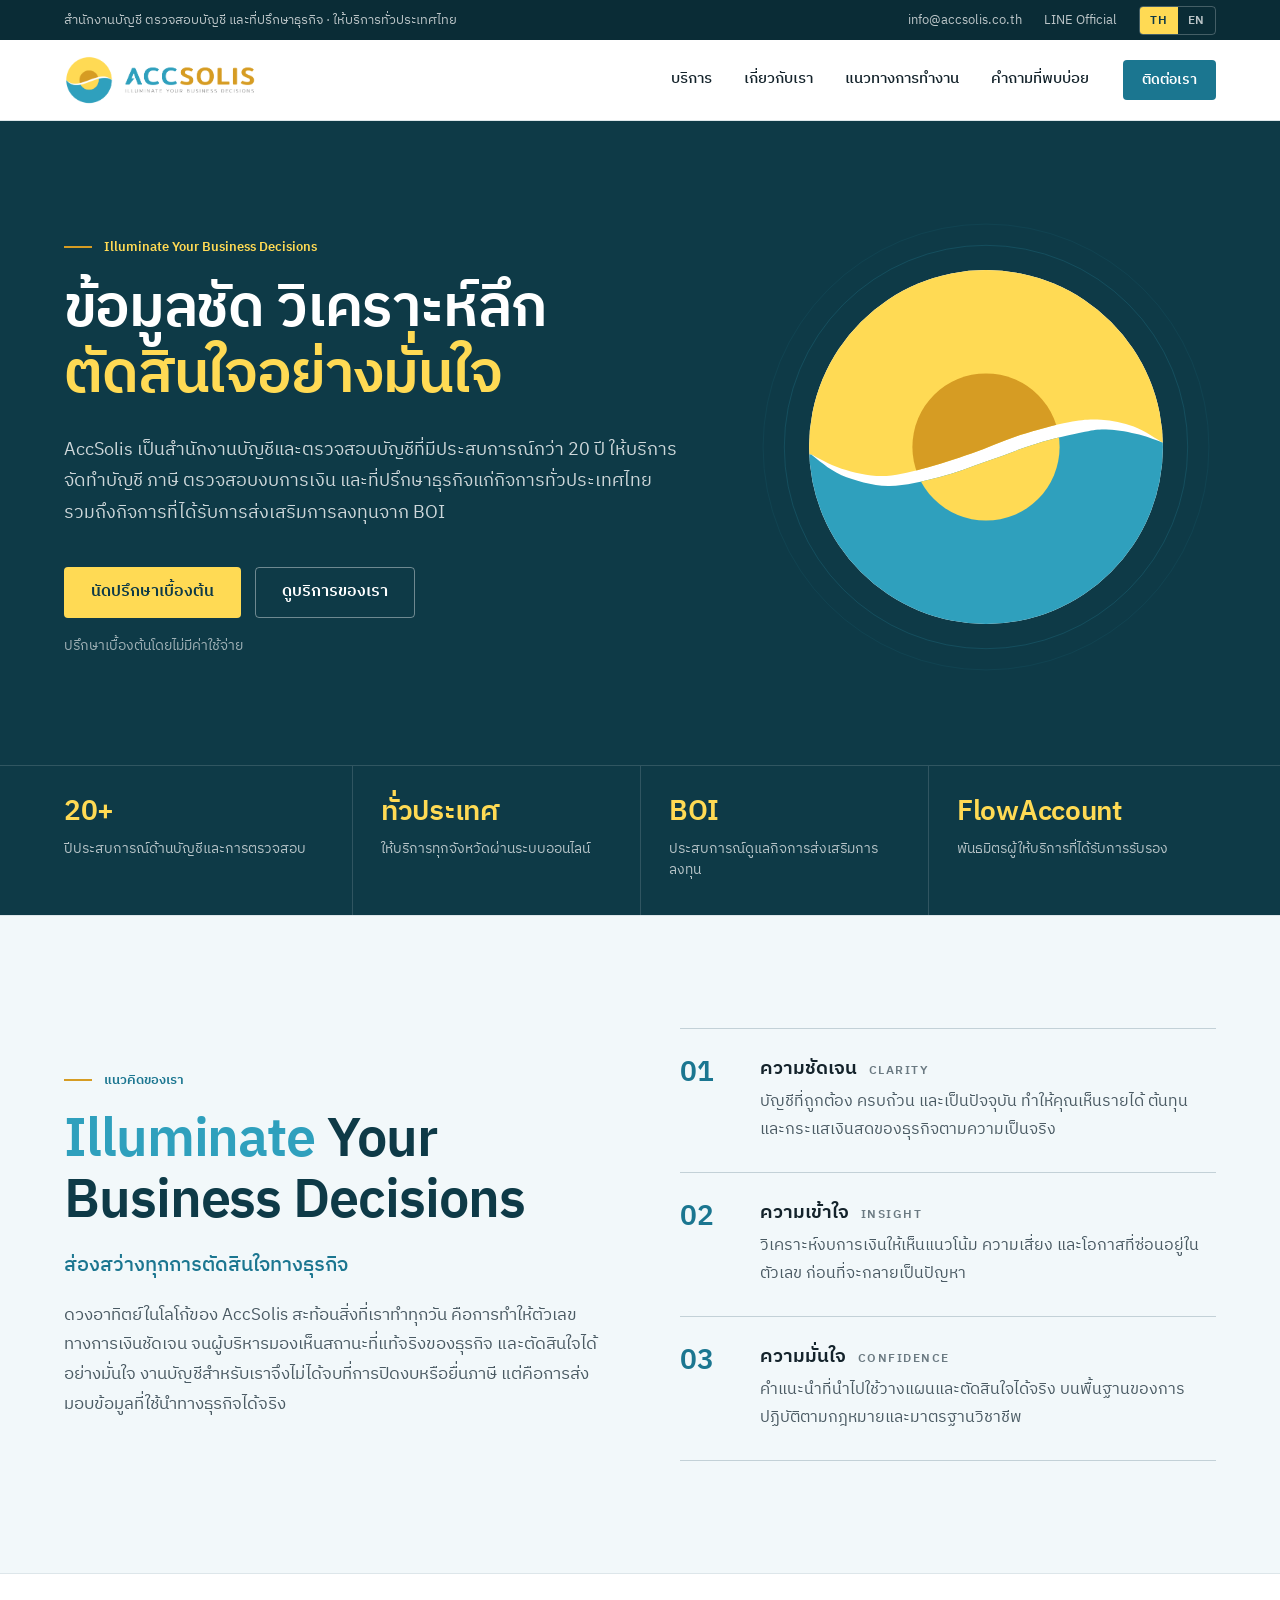
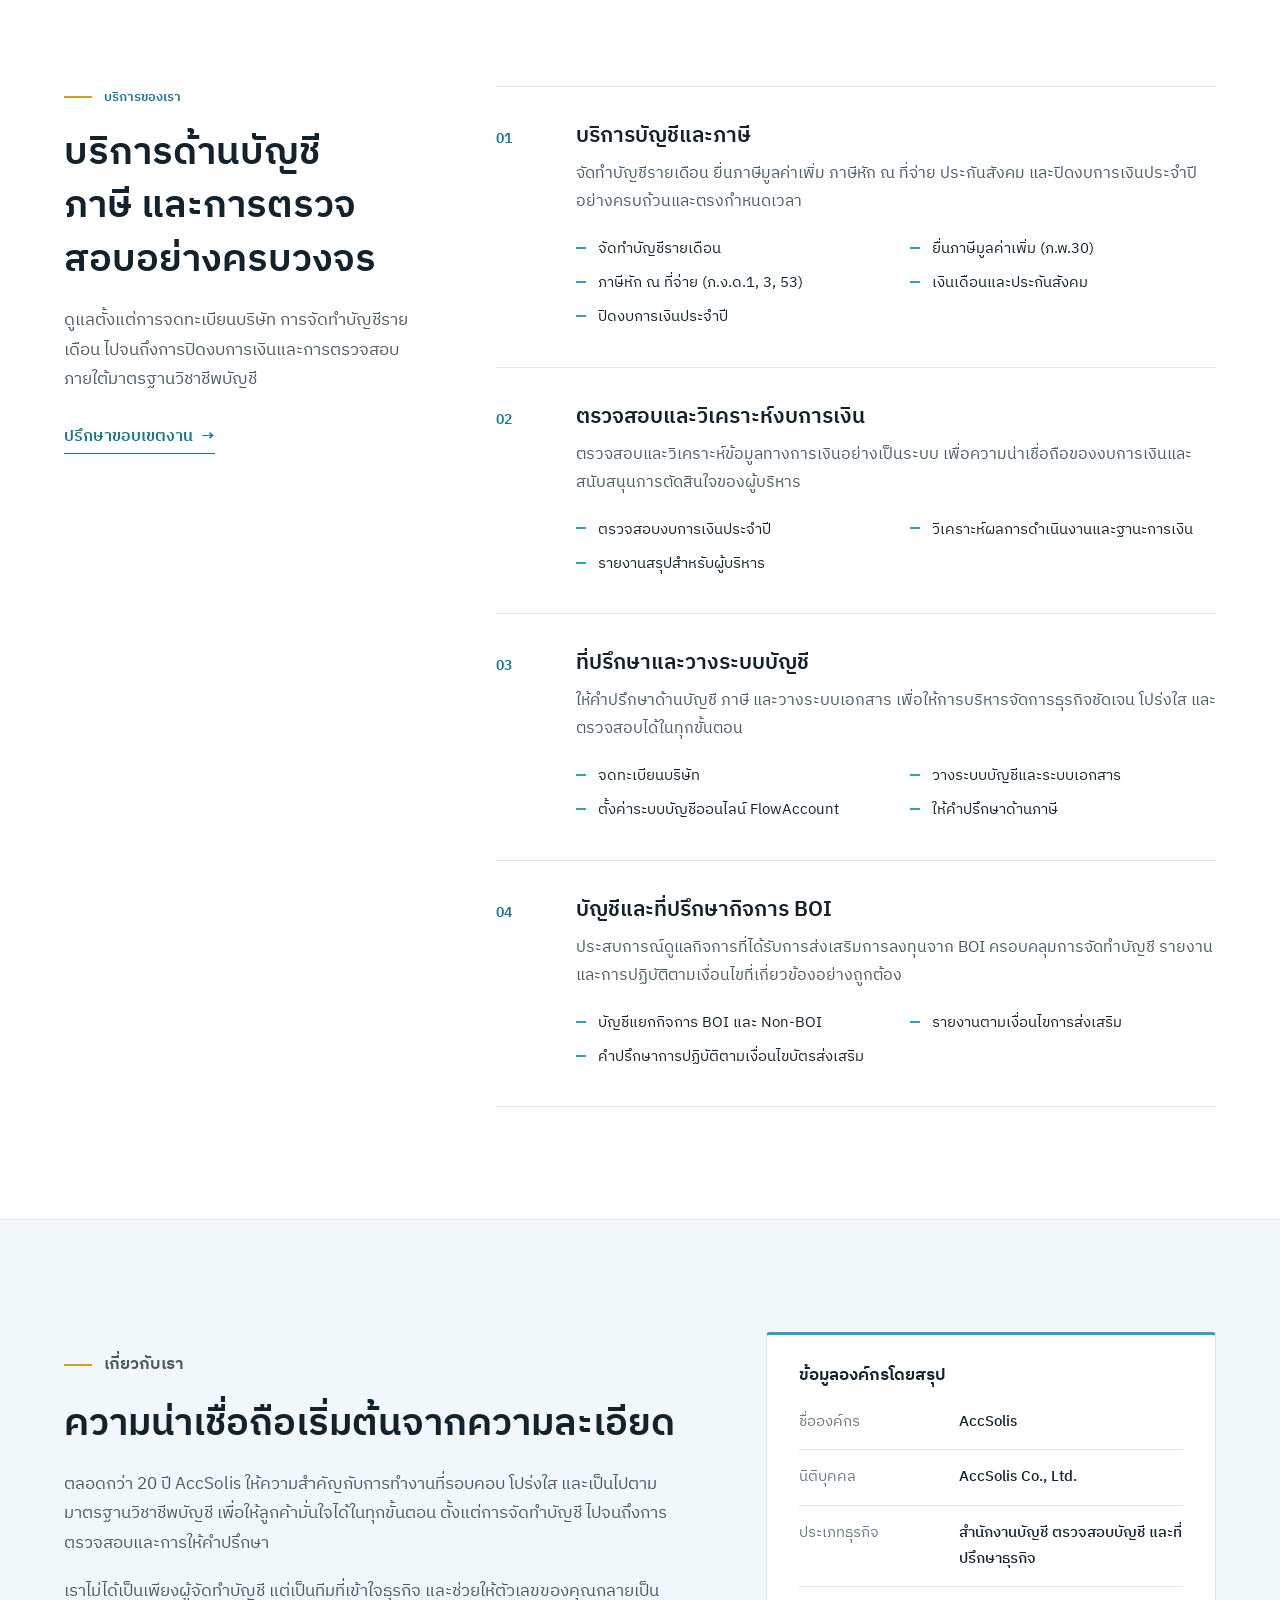
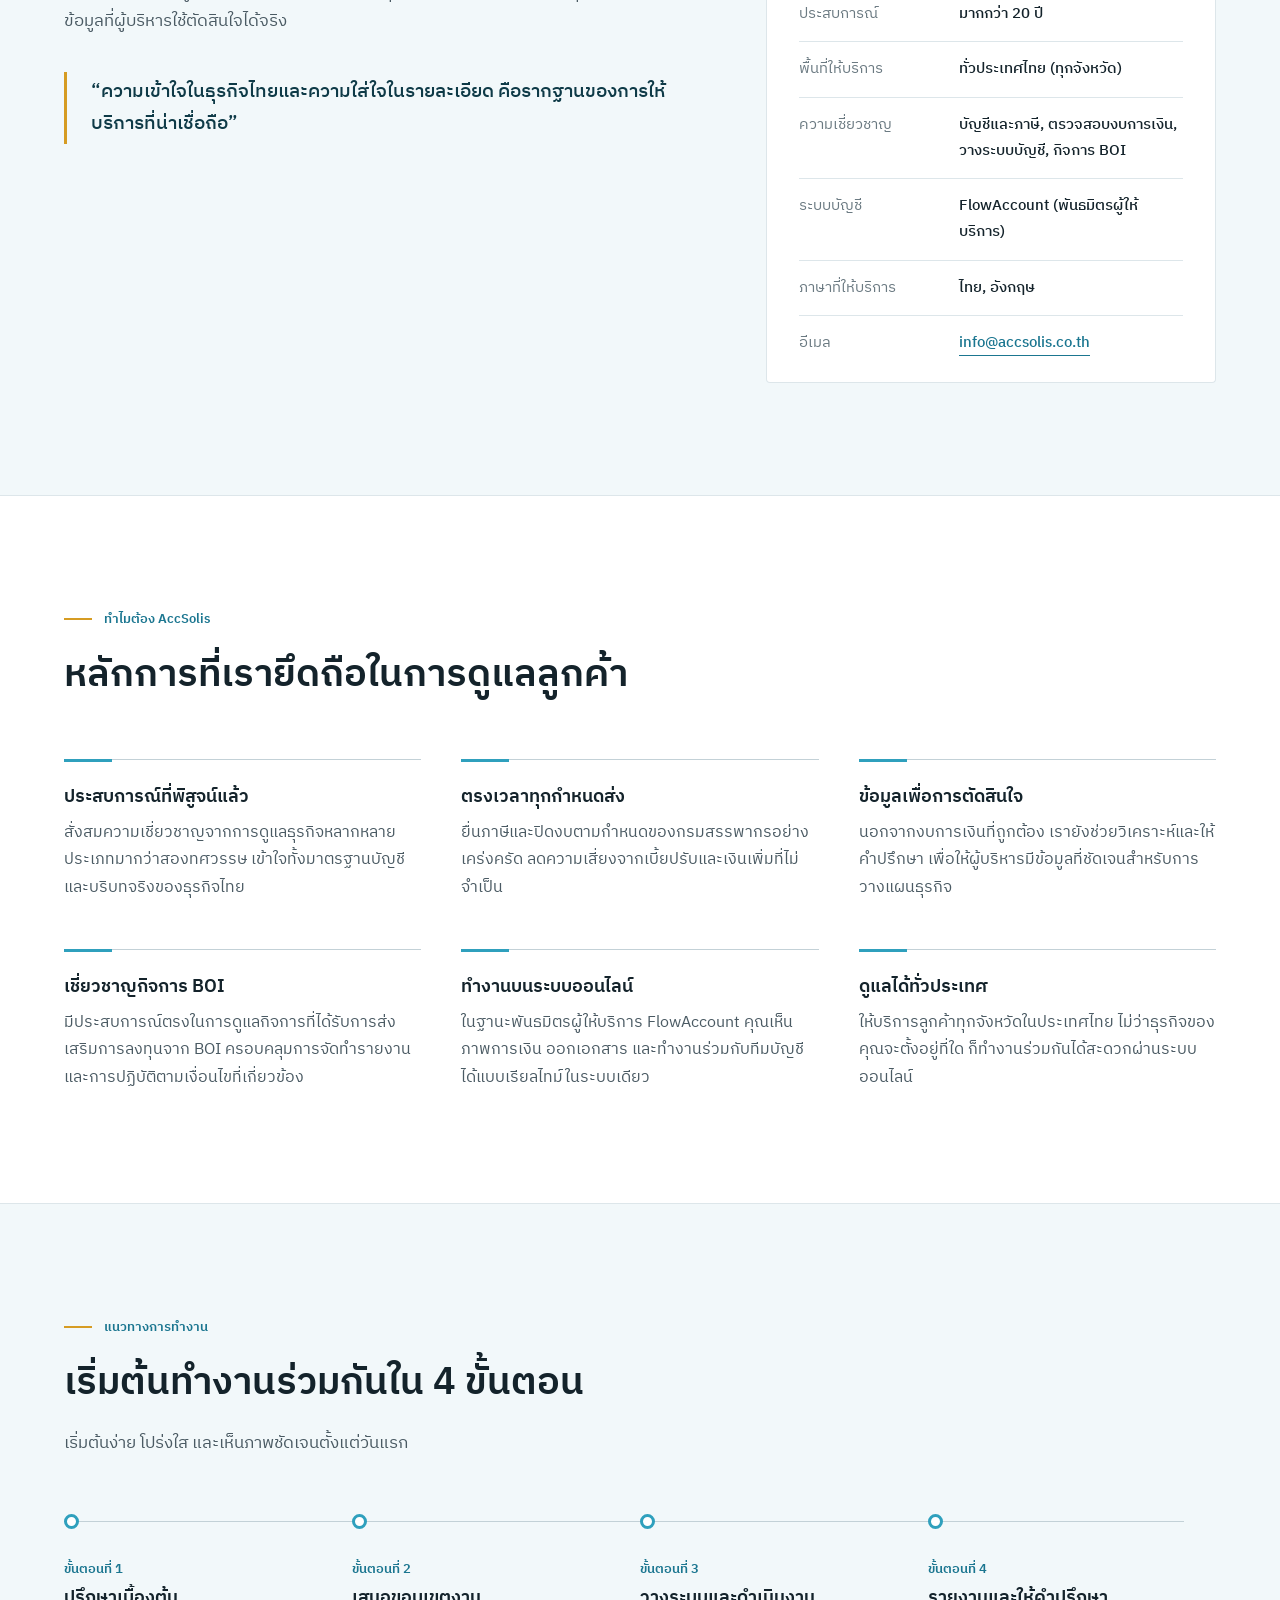
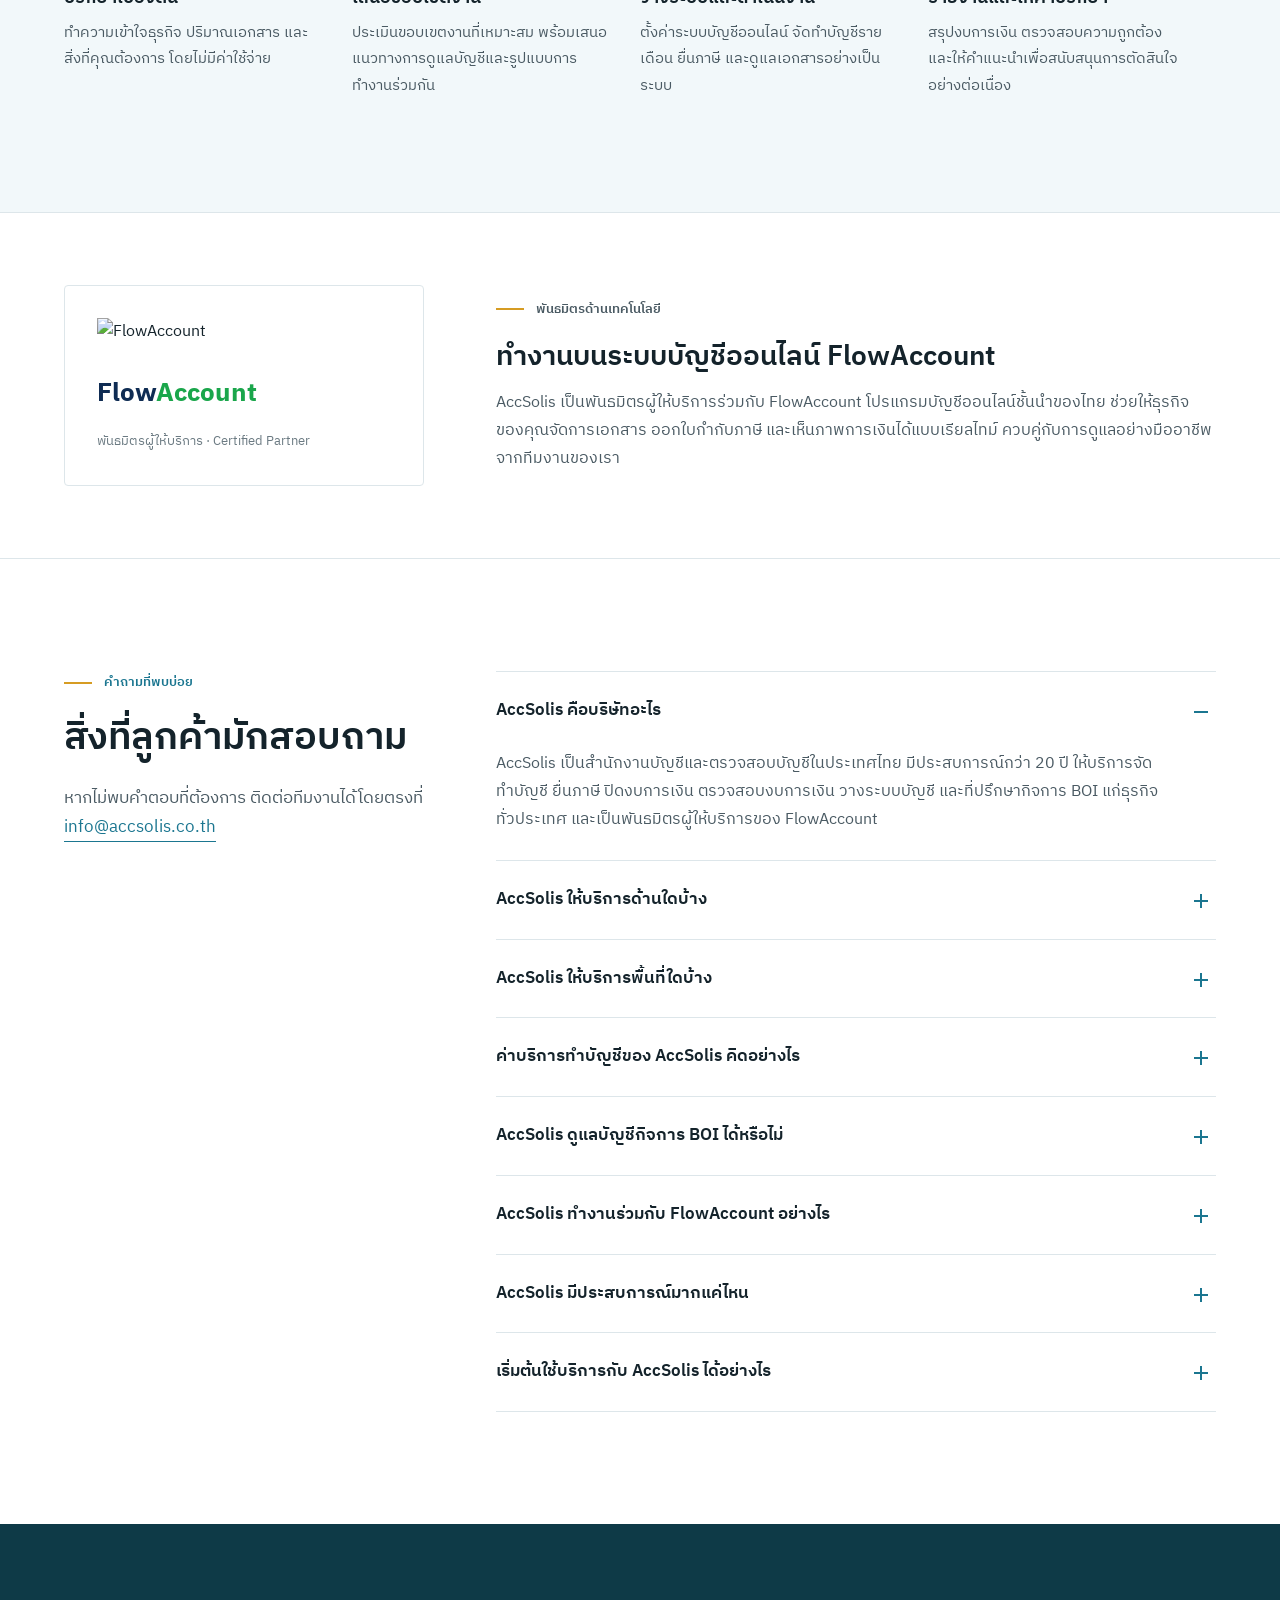
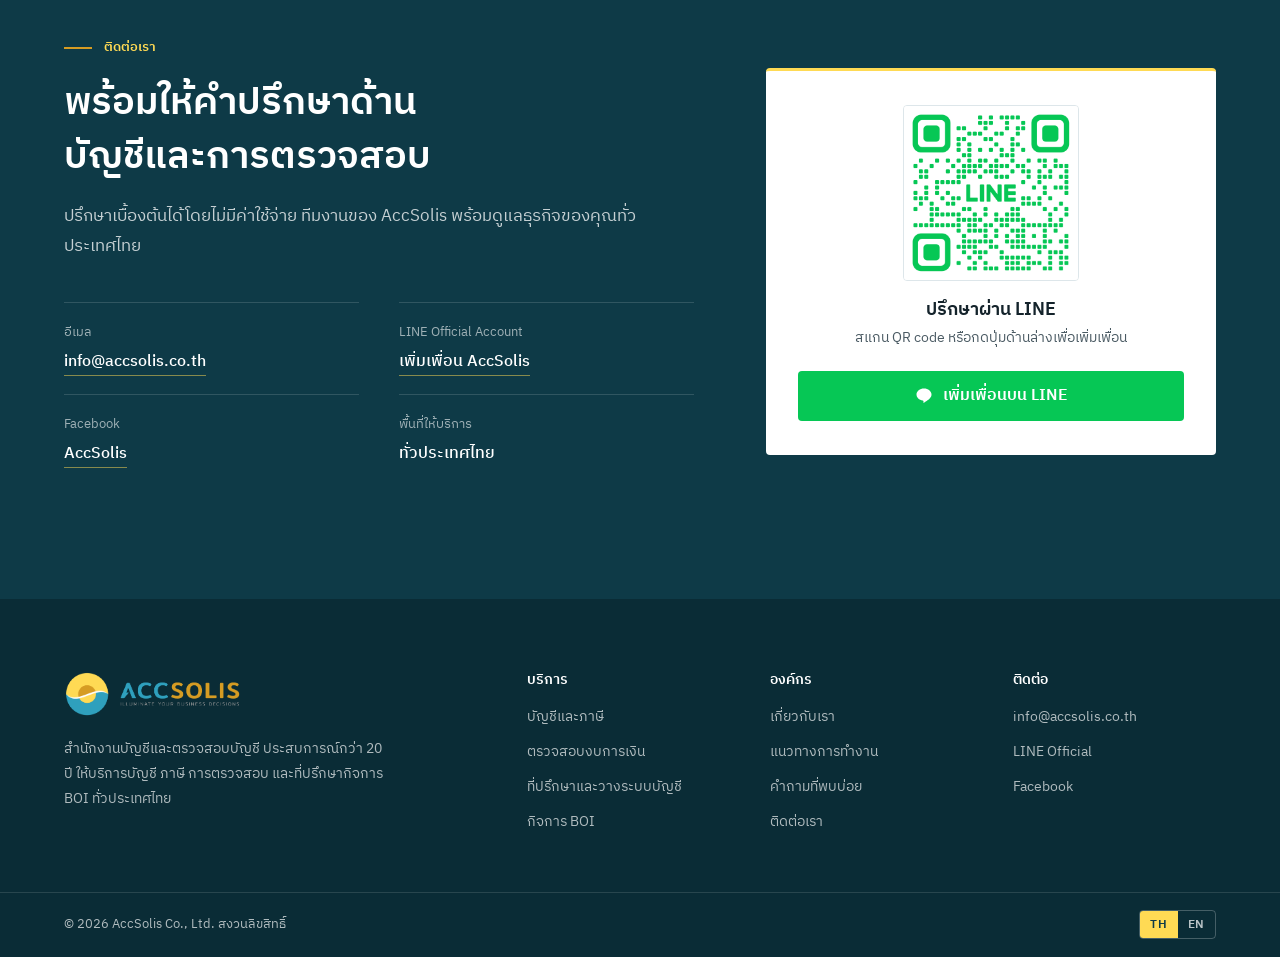
==== commit 755e8554: "Accurate logo mark, tagline section and new hero headline - Redraw hero mark from measured logo geom" ====
--- a/index.html
+++ b/index.html
@@ -48,7 +48,7 @@
       href="https://fonts.googleapis.com/css2?family=IBM+Plex+Sans+Thai:wght@400;500;600;700&display=swap"
       rel="stylesheet"
     />
-    <link rel="stylesheet" href="styles.css" />
+    <link rel="stylesheet" href="styles.css?v=20260926b" />
 
     <script type="application/ld+json">
     {
@@ -274,8 +274,8 @@
       <section class="hero" aria-labelledby="hero-title">
         <div class="container hero-grid">
           <div>
-            <p class="kicker">บัญชี · ภาษี · ตรวจสอบ · ที่ปรึกษา</p>
-            <h1 id="hero-title">ตัวเลขที่ถูกต้อง<br /><em>สู่การตัดสินใจที่มั่นใจ</em></h1>
+            <p class="kicker" lang="en">Illuminate Your Business Decisions</p>
+            <h1 id="hero-title">ข้อมูลชัด วิเคราะห์ลึก<br /><em>ตัดสินใจอย่างมั่นใจ</em></h1>
             <p class="lead">
               AccSolis เป็นสำนักงานบัญชีและตรวจสอบบัญชีที่มีประสบการณ์กว่า 20 ปี
               ให้บริการจัดทำบัญชี ภาษี ตรวจสอบงบการเงิน และที่ปรึกษาธุรกิจแก่กิจการทั่วประเทศไทย
@@ -292,19 +292,21 @@
             <svg viewBox="0 0 520 520" xmlns="http://www.w3.org/2000/svg">
               <defs>
                 <clipPath id="disc"><circle cx="260" cy="260" r="200" /></clipPath>
-                <clipPath id="core"><circle cx="232" cy="236" r="74" /></clipPath>
-                <clipPath id="above"><path d="M0 0H520V262C455 208 392 214 330 236S190 300 40 256L0 244Z" /></clipPath>
+                <clipPath id="above"><path d="M0 268.6L62.4 268.6C68.1 271.2 83.4 280.5 96.7 284.5 C110.0 288.5 126.7 292.8 142.0 292.8 C157.3 292.8 171.5 288.8 188.4 284.5 C205.3 280.2 225.2 273.6 243.5 267.3 C261.9 261.0 280.1 252.4 298.5 246.5 C316.9 240.6 338.3 234.8 353.6 231.9 C368.9 229.0 378.1 228.4 390.3 229.2 C402.5 230.0 415.4 232.5 427.0 236.8 C438.6 241.1 454.5 252.1 460.0 255.1L520 255.1V0H0Z" /></clipPath>
+                <clipPath id="below"><path d="M0 268.6L62.4 268.6C68.1 272.5 82.2 285.9 96.7 291.8 C111.2 297.7 131.0 303.6 149.3 304.0 C167.7 304.4 188.1 299.0 206.8 294.3 C225.6 289.6 243.5 282.2 261.8 275.9 C280.1 269.6 298.5 261.8 316.9 256.3 C335.2 250.8 358.2 245.6 371.9 242.9 C385.5 240.2 388.6 239.7 398.8 240.2 C409.0 240.7 422.9 243.4 433.1 245.9 C443.3 248.4 455.5 253.6 460.0 255.1L520 255.1V520H0Z" /></clipPath>
               </defs>
-              <circle cx="260" cy="260" r="236" fill="none" stroke="#2fa0bd" stroke-opacity="0.25" />
-              <circle cx="260" cy="260" r="256" fill="none" stroke="#2fa0bd" stroke-opacity="0.12" />
+              <circle cx="260" cy="260" r="228" fill="none" stroke="#2fa0bd" stroke-opacity="0.22" />
+              <circle cx="260" cy="260" r="252" fill="none" stroke="#2fa0bd" stroke-opacity="0.1" />
               <g clip-path="url(#disc)">
-                <rect width="520" height="520" fill="#2fa0bd" />
-                <rect width="520" height="520" fill="#ffda54" clip-path="url(#above)" />
-                <g clip-path="url(#core)">
+                <rect width="520" height="520" fill="#ffffff" />
+                <g clip-path="url(#above)">
                   <rect width="520" height="520" fill="#ffda54" />
-                  <rect width="520" height="520" fill="#d69c23" clip-path="url(#above)" />
+                  <circle cx="260" cy="260" r="83.2" fill="#d69c23" />
                 </g>
-                <path d="M0 244L40 256C190 300 268 258 330 236S455 208 520 262" fill="none" stroke="#0e3a47" stroke-width="12" />
+                <g clip-path="url(#below)">
+                  <rect width="520" height="520" fill="#2fa0bd" />
+                  <circle cx="260" cy="260" r="83.2" fill="#ffda54" />
+                </g>
               </g>
             </svg>
           </div>
@@ -319,6 +321,45 @@
               <div class="figure"><dt>พันธมิตรผู้ให้บริการที่ได้รับการรับรอง</dt><dd>FlowAccount</dd></div>
             </dl>
           </div>
+        </div>
+      </section>
+
+      <!-- PHILOSOPHY -->
+      <section id="philosophy" class="section section-tint" aria-labelledby="philosophy-title">
+        <div class="container philosophy-grid">
+          <div>
+            <p class="kicker">แนวคิดของเรา</p>
+            <h2 id="philosophy-title" class="slogan" lang="en"><span>Illuminate</span> Your Business Decisions</h2>
+            <p class="slogan-sub">ส่องสว่างทุกการตัดสินใจทางธุรกิจ</p>
+            <p class="intro">
+              ดวงอาทิตย์ในโลโก้ของ AccSolis สะท้อนสิ่งที่เราทำทุกวัน คือการทำให้ตัวเลขทางการเงินชัดเจน
+              จนผู้บริหารมองเห็นสถานะที่แท้จริงของธุรกิจ และตัดสินใจได้อย่างมั่นใจ
+              งานบัญชีสำหรับเราจึงไม่ได้จบที่การปิดงบหรือยื่นภาษี แต่คือการส่งมอบข้อมูลที่ใช้นำทางธุรกิจได้จริง
+            </p>
+          </div>
+          <ol class="pillars">
+            <li class="pillar">
+              <span class="pillar-no">01</span>
+              <div>
+                <h3>ความชัดเจน <span class="pillar-en" lang="en">Clarity</span></h3>
+                <p>บัญชีที่ถูกต้อง ครบถ้วน และเป็นปัจจุบัน ทำให้คุณเห็นรายได้ ต้นทุน และกระแสเงินสดของธุรกิจตามความเป็นจริง</p>
+              </div>
+            </li>
+            <li class="pillar">
+              <span class="pillar-no">02</span>
+              <div>
+                <h3>ความเข้าใจ <span class="pillar-en" lang="en">Insight</span></h3>
+                <p>วิเคราะห์งบการเงินให้เห็นแนวโน้ม ความเสี่ยง และโอกาสที่ซ่อนอยู่ในตัวเลข ก่อนที่จะกลายเป็นปัญหา</p>
+              </div>
+            </li>
+            <li class="pillar">
+              <span class="pillar-no">03</span>
+              <div>
+                <h3>ความมั่นใจ <span class="pillar-en" lang="en">Confidence</span></h3>
+                <p>คำแนะนำที่นำไปใช้วางแผนและตัดสินใจได้จริง บนพื้นฐานของการปฏิบัติตามกฎหมายและมาตรฐานวิชาชีพ</p>
+              </div>
+            </li>
+          </ol>
         </div>
       </section>
 
@@ -420,7 +461,6 @@
             <p>
               เราไม่ได้เป็นเพียงผู้จัดทำบัญชี แต่เป็นทีมที่เข้าใจธุรกิจ
               และช่วยให้ตัวเลขของคุณกลายเป็นข้อมูลที่ผู้บริหารใช้ตัดสินใจได้จริง
-              สอดคล้องกับแนวคิดของเรา “Illuminate Your Business Decisions”
             </p>
             <blockquote>
               “ความเข้าใจในธุรกิจไทยและความใส่ใจในรายละเอียด คือรากฐานของการให้บริการที่น่าเชื่อถือ”
@@ -715,6 +755,6 @@
       </div>
     </footer>
 
-    <script src="script.js" defer></script>
+    <script src="script.js?v=20260926b" defer></script>
   </body>
 </html>
--- a/styles.css
+++ b/styles.css
@@ -444,6 +444,68 @@
   margin-bottom: 56px;
 }
 
+/* ---------- Philosophy (tagline) ---------- */
+.philosophy-grid {
+  display: grid;
+  grid-template-columns: minmax(0, 6fr) minmax(0, 6fr);
+  gap: 80px;
+  align-items: center;
+}
+.slogan {
+  font-size: clamp(2.1rem, 4.4vw, 3.4rem);
+  line-height: 1.12;
+  letter-spacing: -0.02em;
+  color: var(--teal-900);
+}
+.slogan span {
+  color: var(--teal);
+}
+.slogan-sub {
+  margin-top: 16px;
+  font-size: 1.25rem;
+  font-weight: 500;
+  color: var(--teal-700);
+}
+.pillars {
+  padding: 0;
+  list-style: none;
+}
+.pillar {
+  display: grid;
+  grid-template-columns: 56px minmax(0, 1fr);
+  gap: 24px;
+  padding-block: 28px;
+  border-top: 1px solid var(--line-strong);
+}
+.pillar:last-child {
+  border-bottom: 1px solid var(--line-strong);
+}
+.pillar-no {
+  font-size: 1.75rem;
+  font-weight: 600;
+  line-height: 1.2;
+  color: var(--teal-700);
+  font-variant-numeric: tabular-nums;
+}
+.pillar h3 {
+  font-size: 1.2rem;
+  margin-bottom: 6px;
+  display: flex;
+  align-items: baseline;
+  gap: 12px;
+  flex-wrap: wrap;
+}
+.pillar-en {
+  font-size: 0.75rem;
+  font-weight: 600;
+  letter-spacing: 0.12em;
+  text-transform: uppercase;
+  color: var(--ink-mute);
+}
+.pillar p {
+  color: var(--ink-soft);
+}
+
 /* ---------- Services ---------- */
 .services-grid {
   display: grid;
@@ -857,6 +919,7 @@
 
 /* ---------- Responsive ---------- */
 @media (max-width: 1024px) {
+  .philosophy-grid,
   .services-grid,
   .about-grid,
   .faq-grid,
